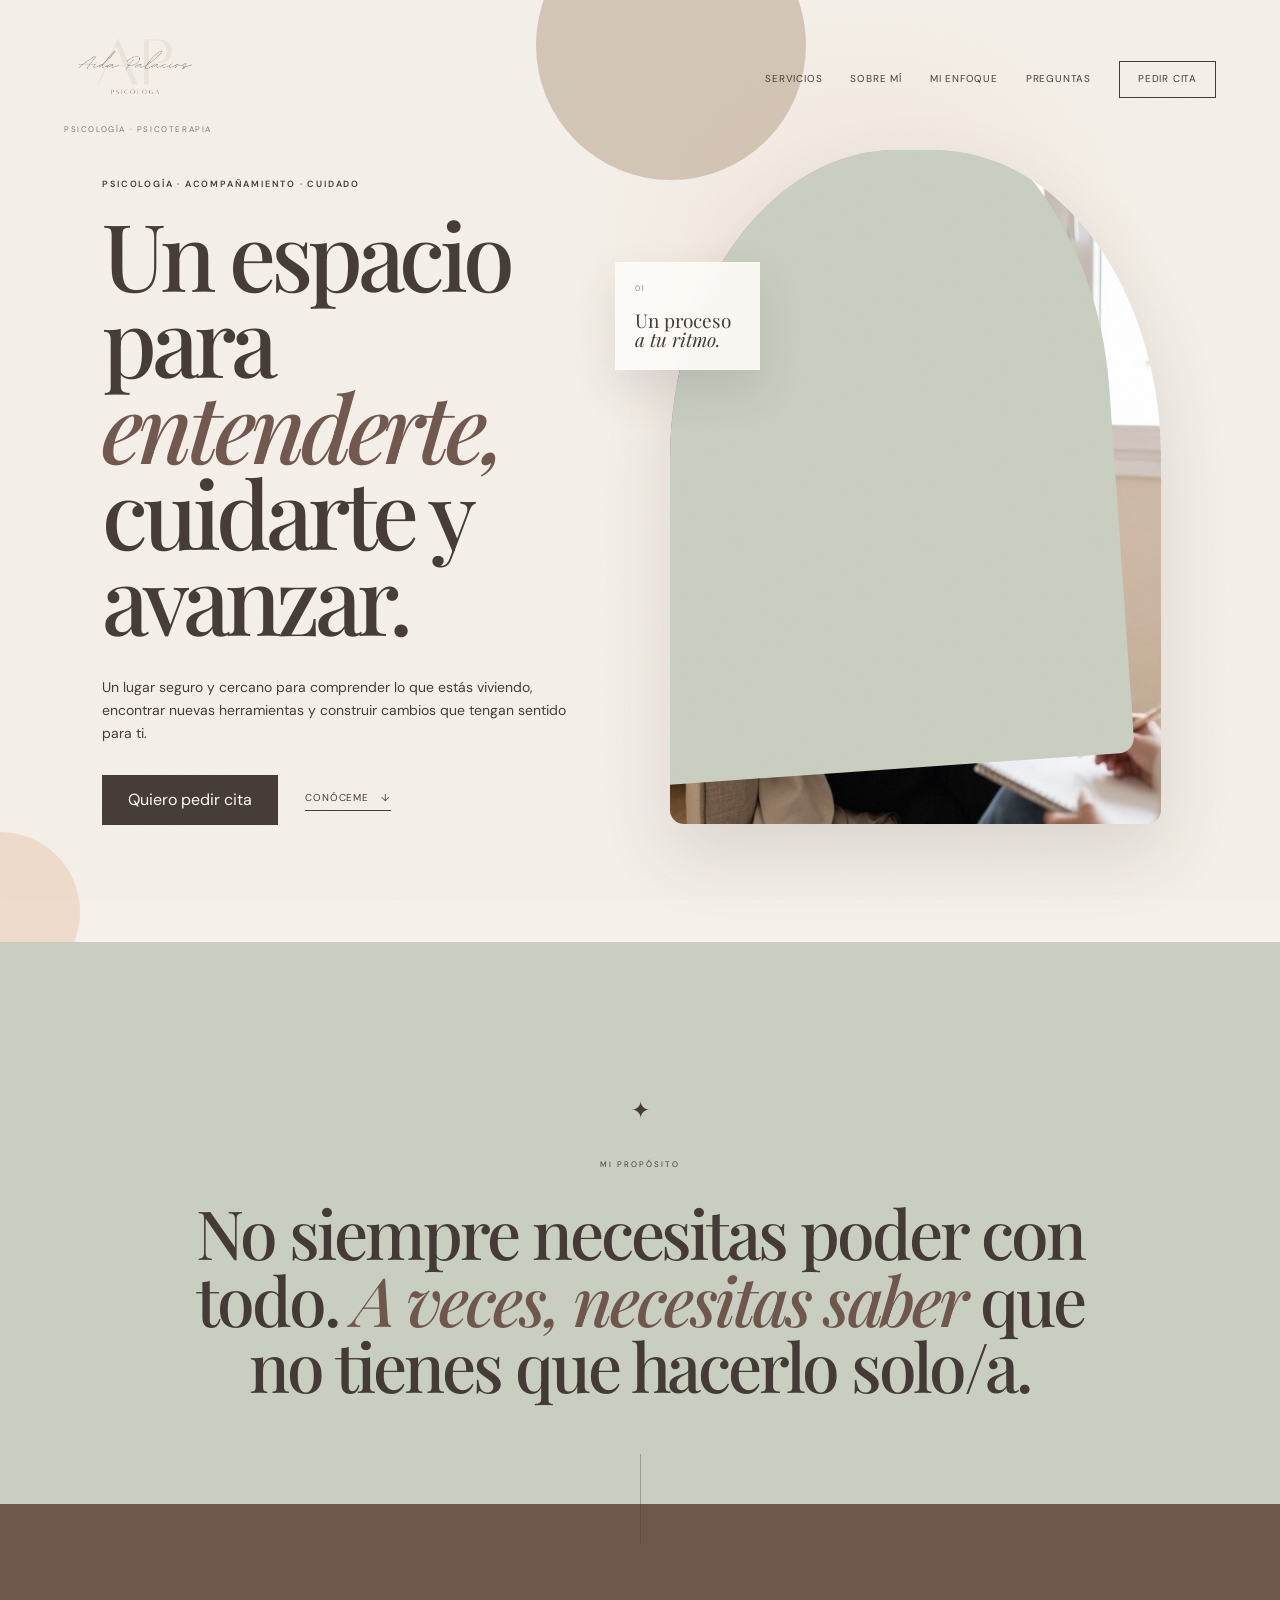
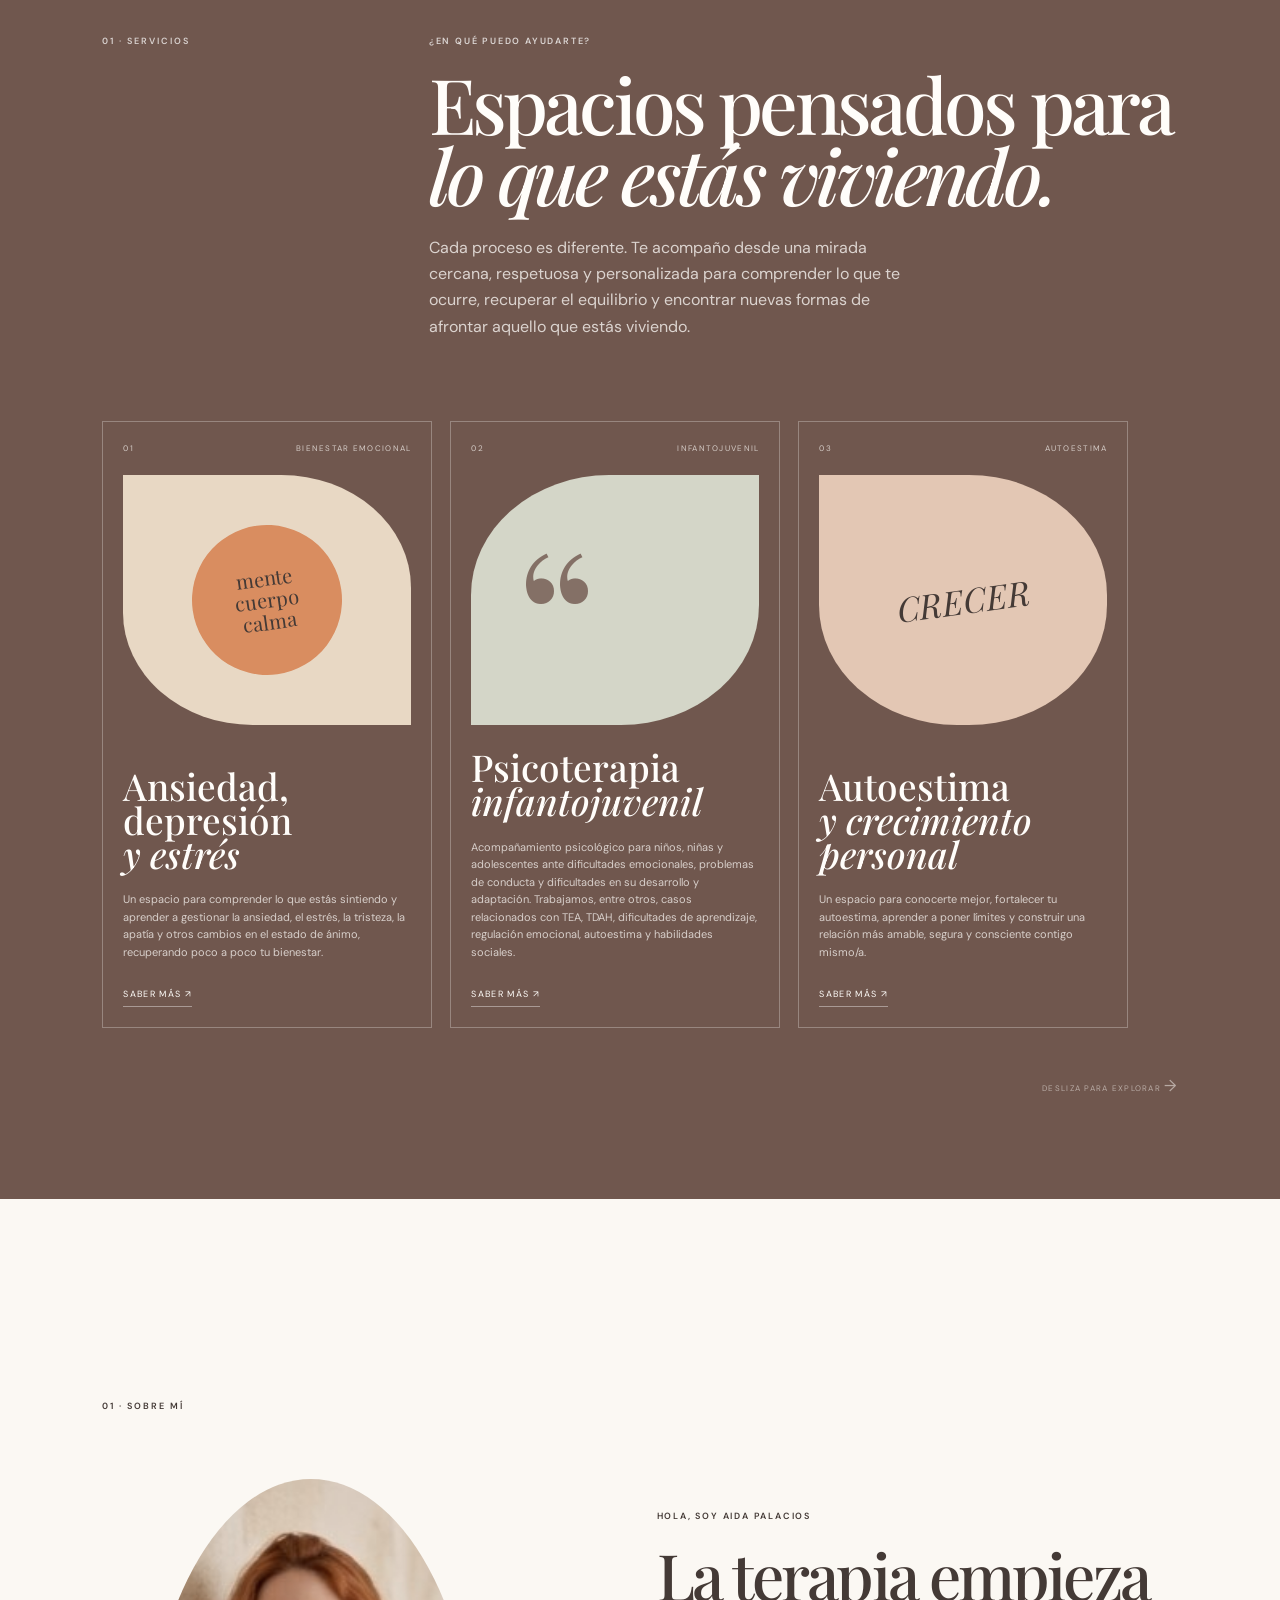
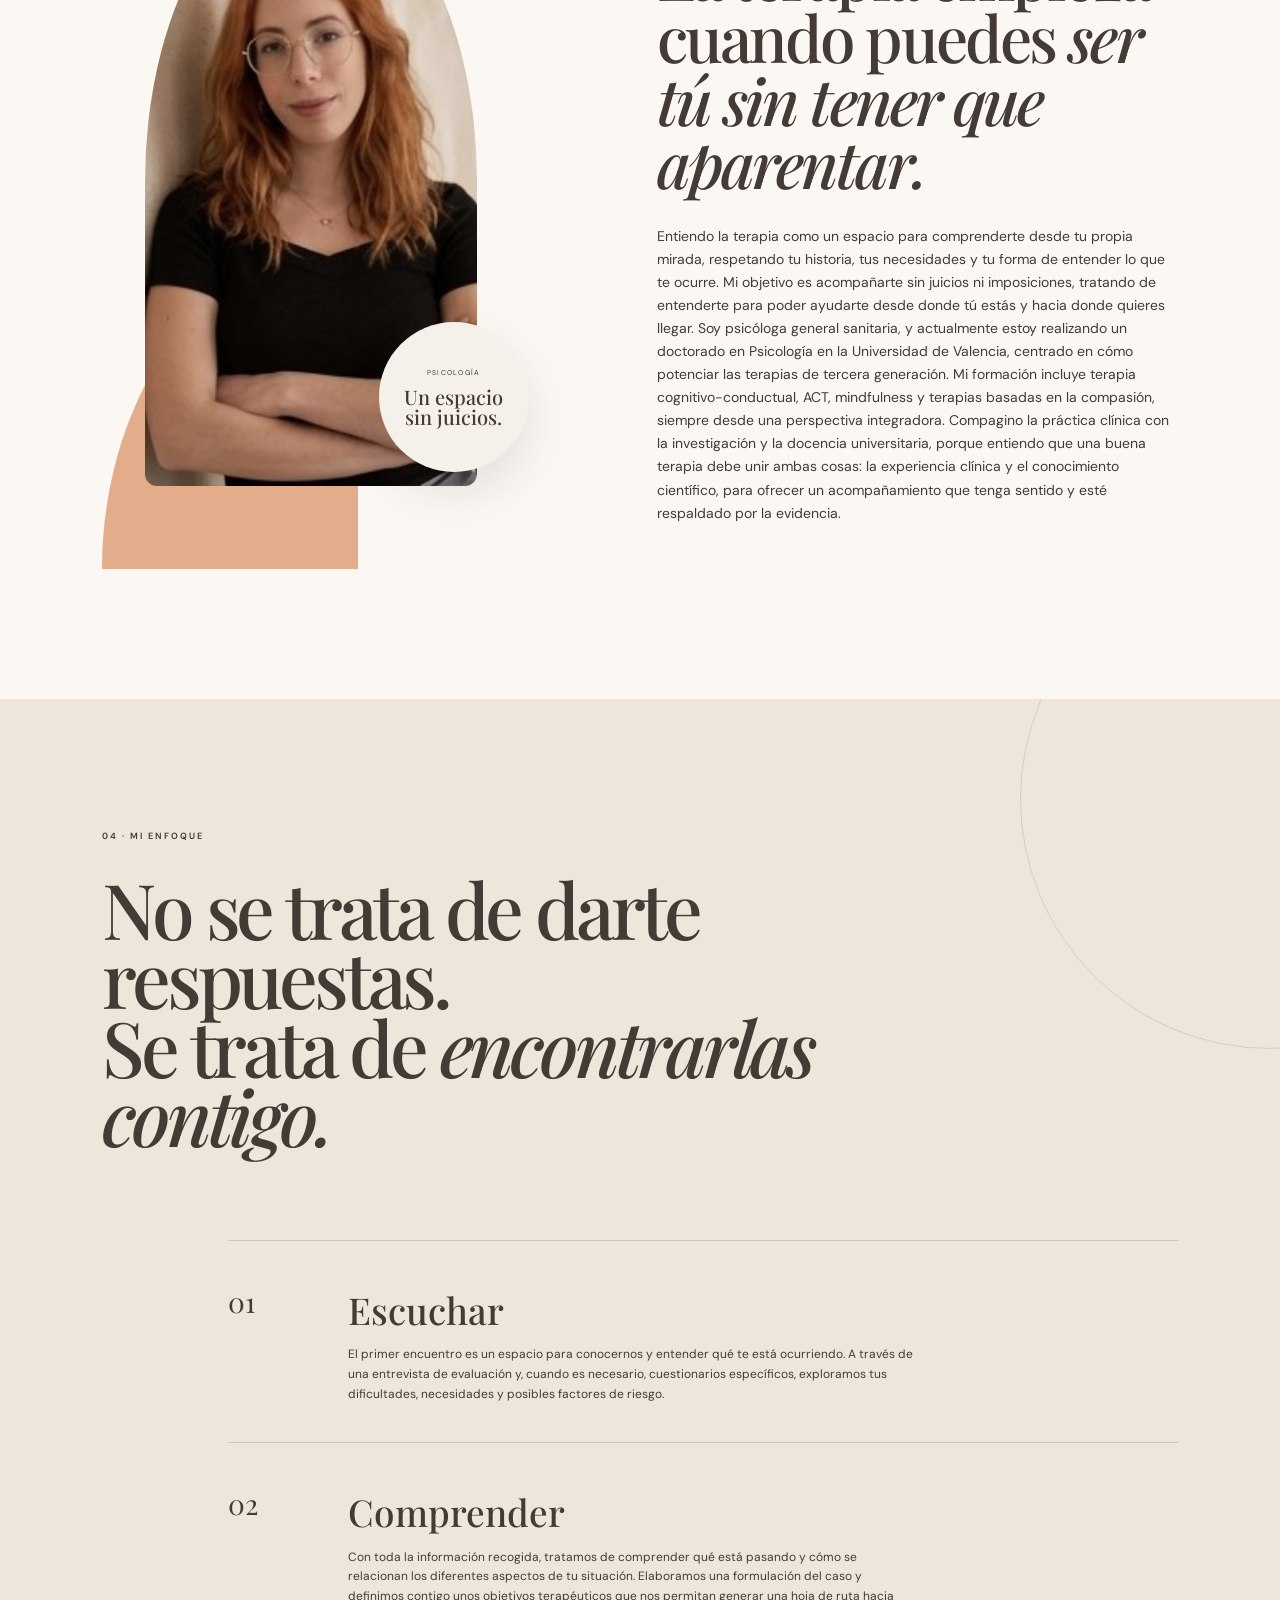
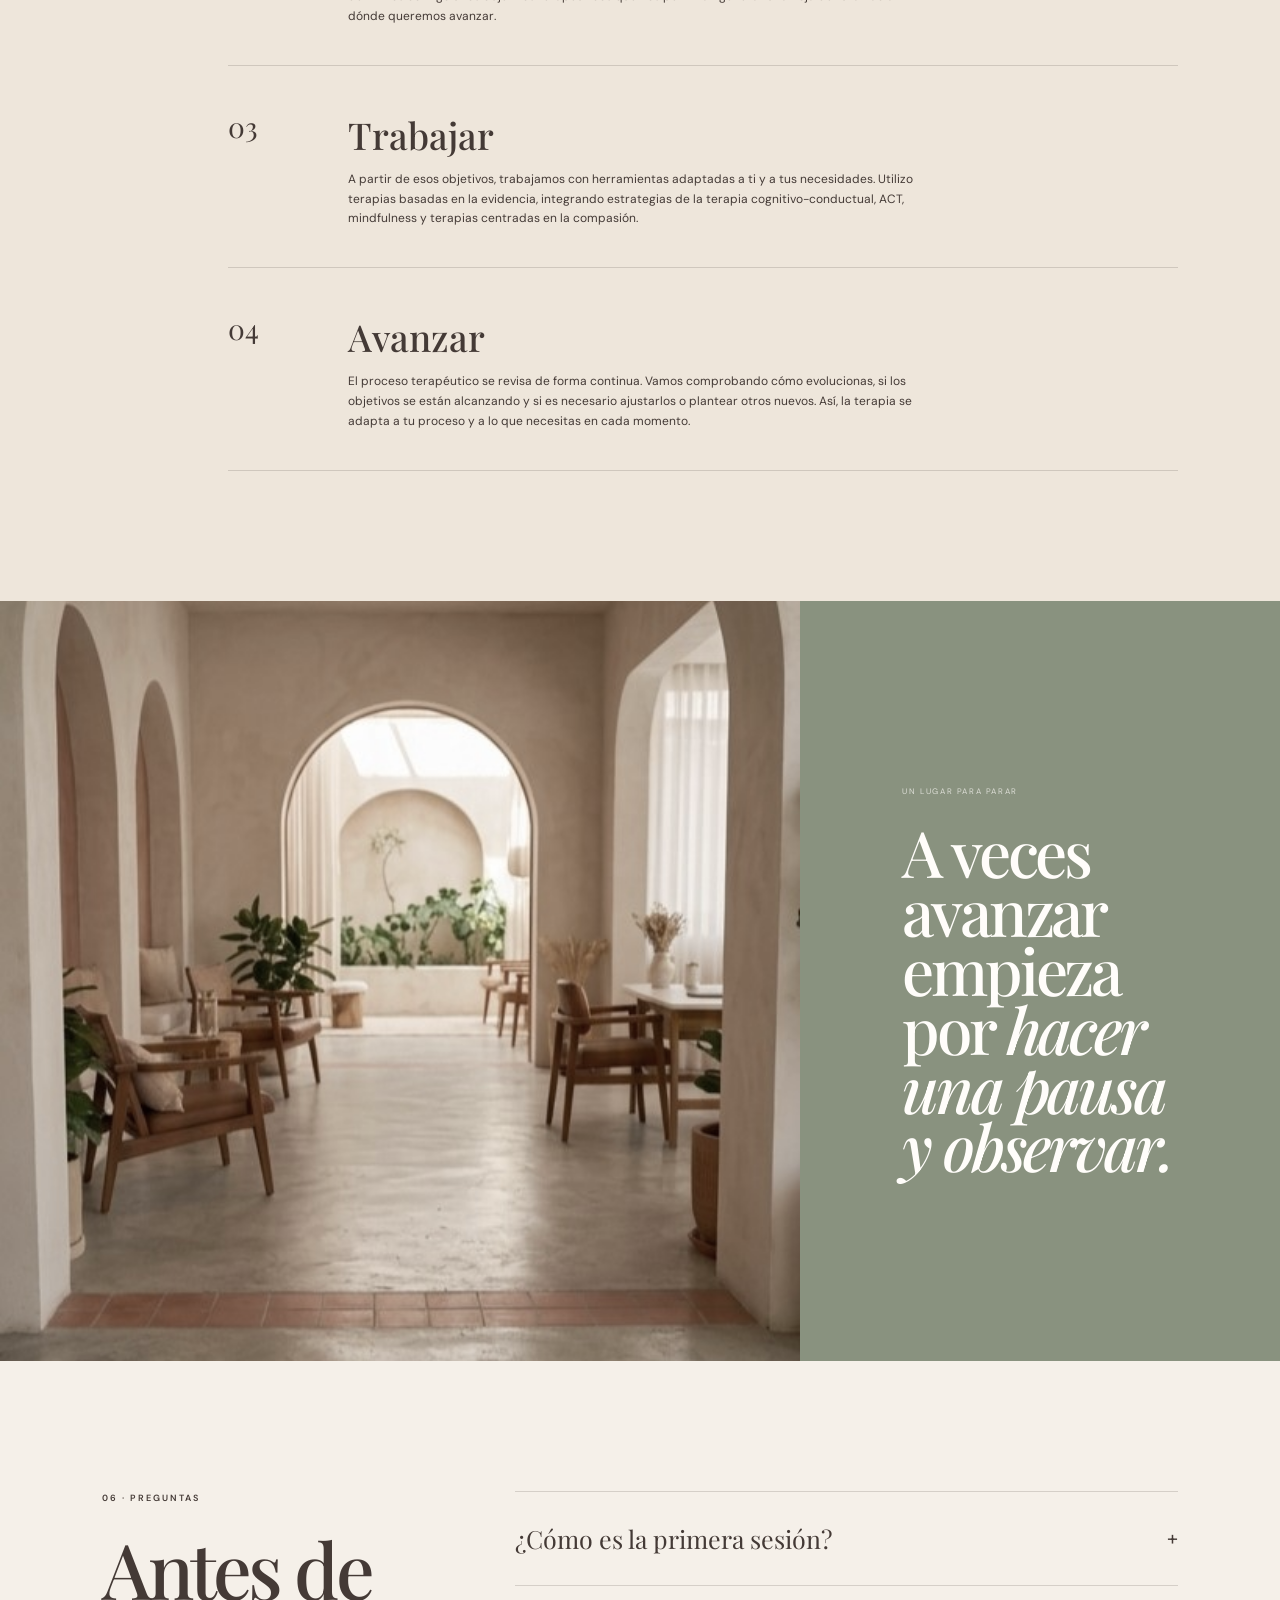
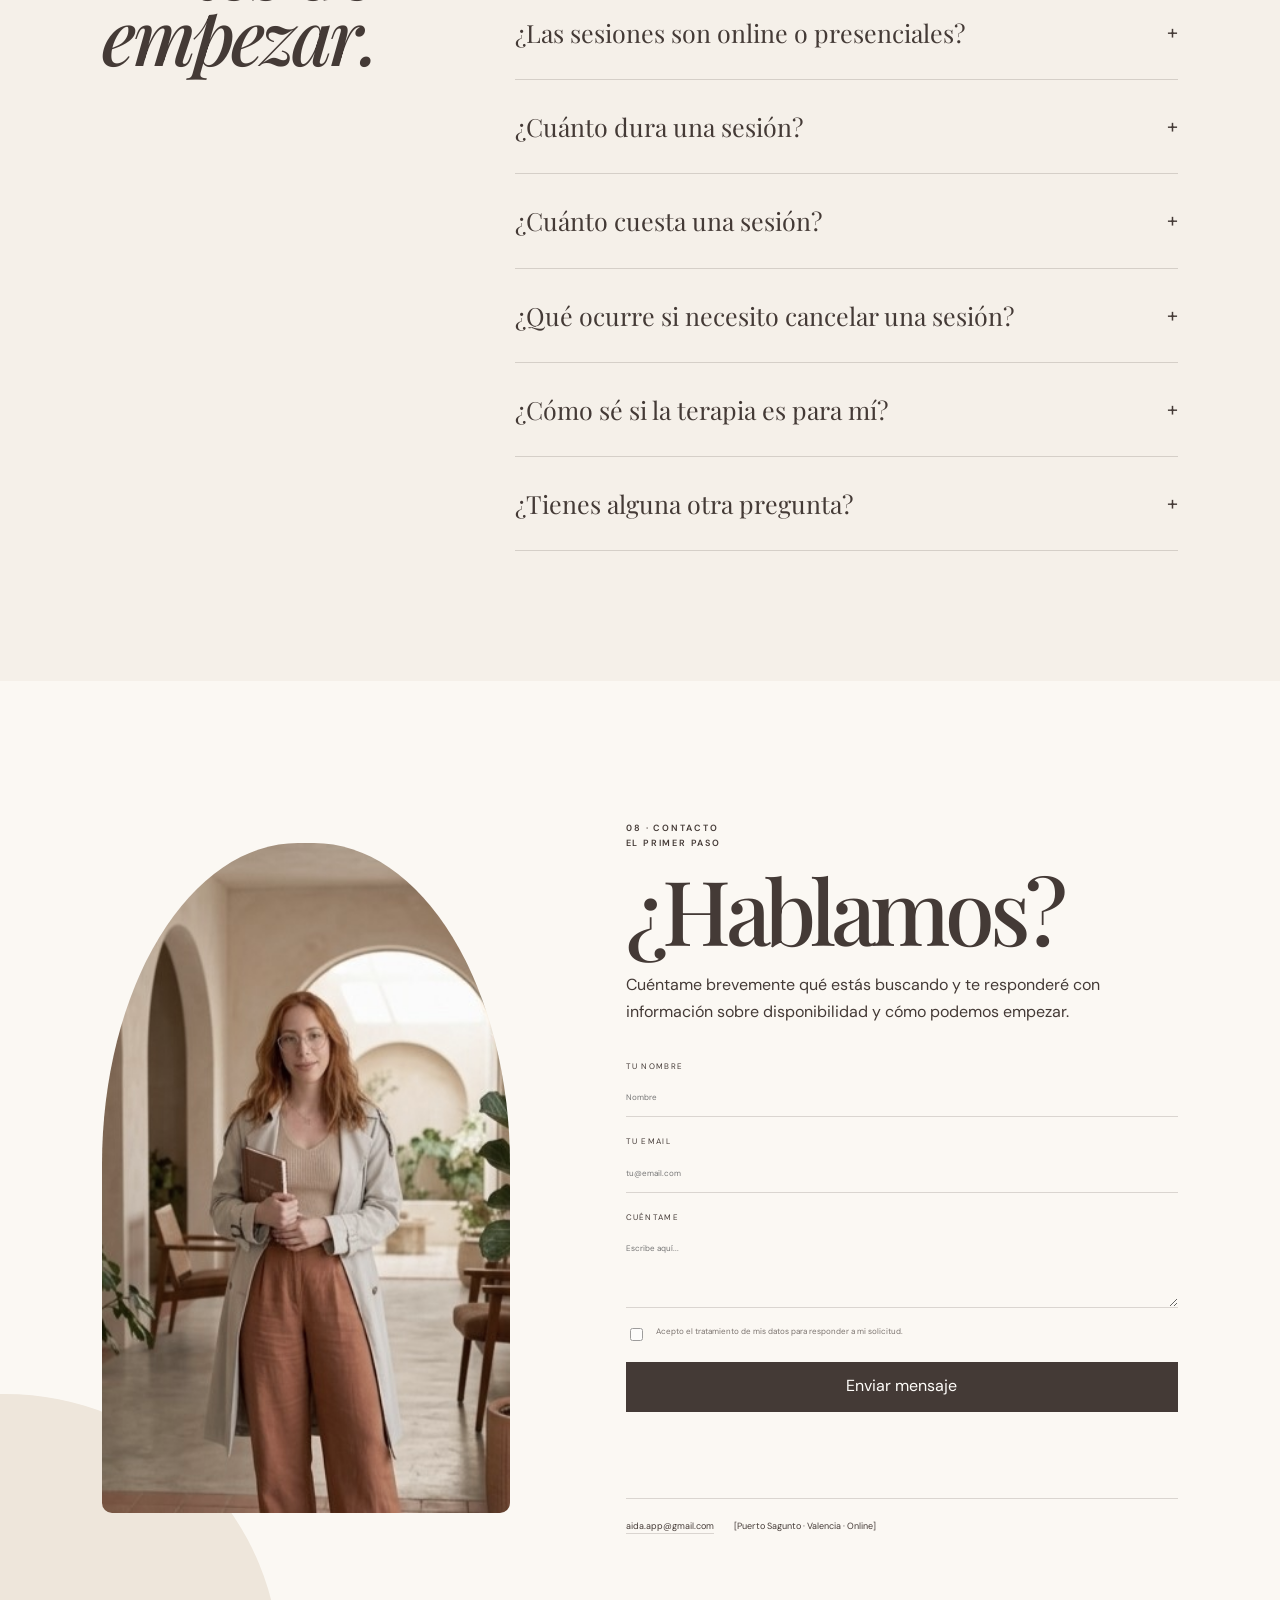
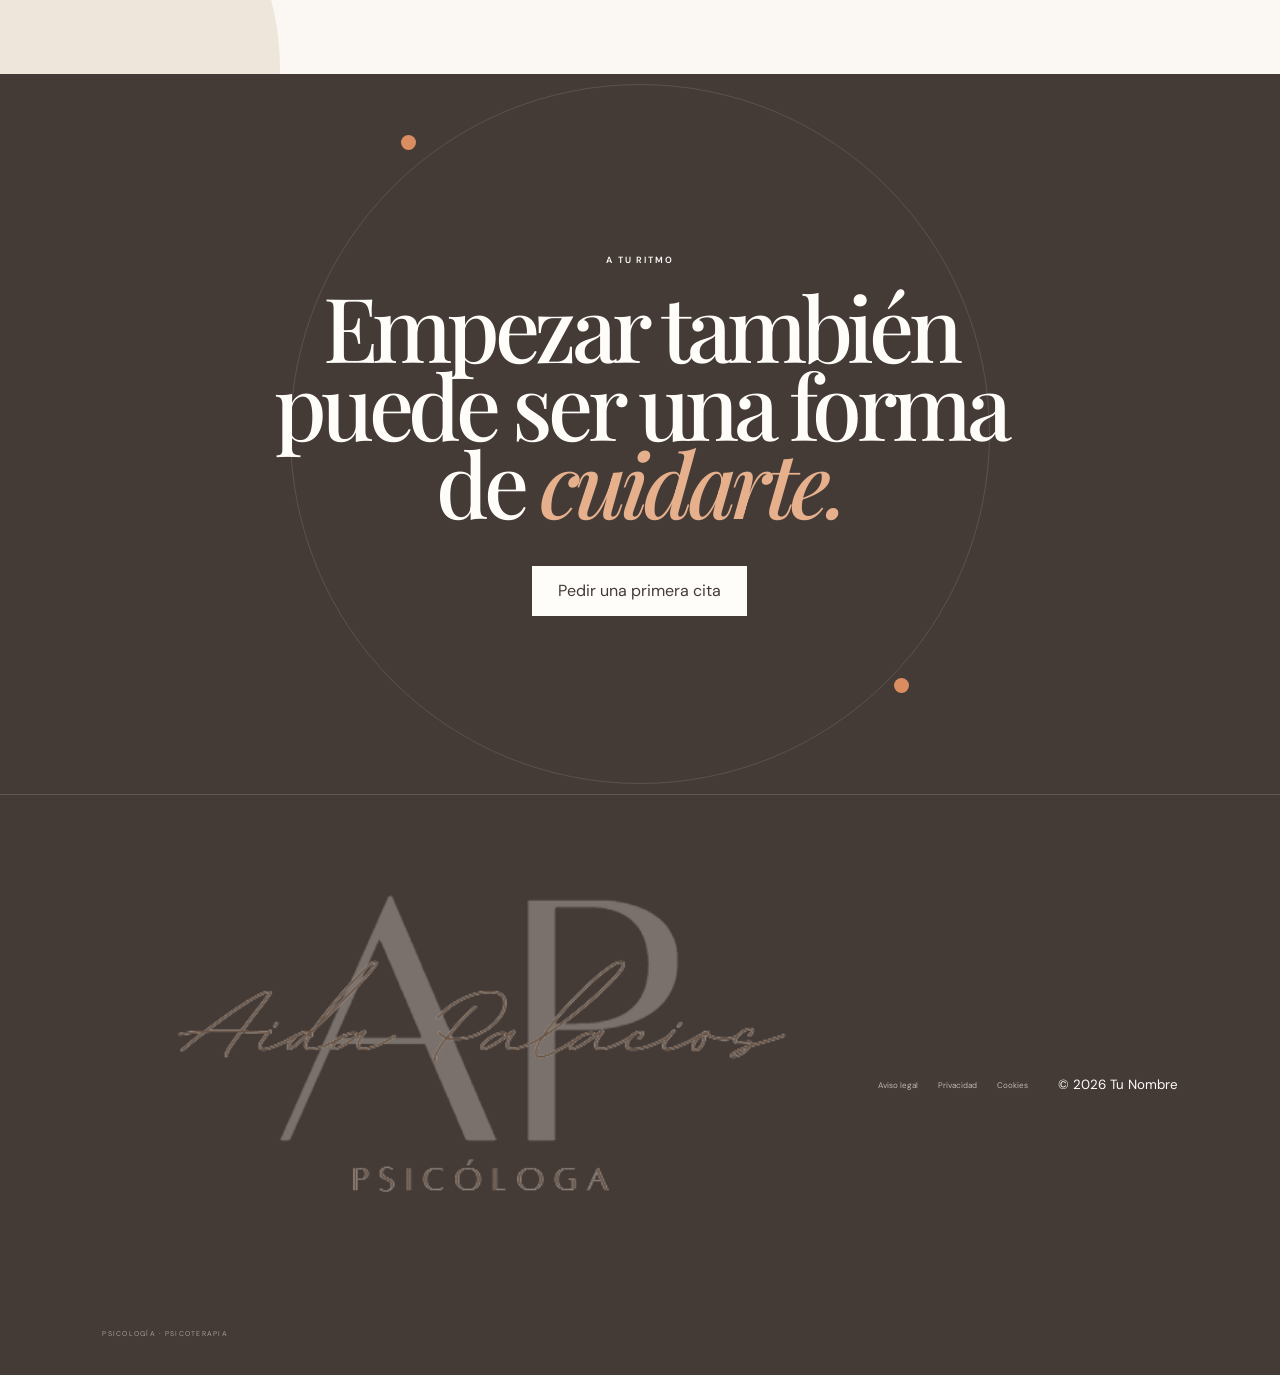
==== index.html @ 9f869433 "Update index.html" ====
<!DOCTYPE html>
<html lang="es">
<head>
  <meta charset="UTF-8">
  <meta name="viewport" content="width=device-width, initial-scale=1.0">
  <meta name="description" content="Web profesional de psicología. Personaliza este texto con tu propuesta.">
  <title>Tu Nombre · Psicología</title>

  <link rel="preconnect" href="https://fonts.googleapis.com">
  <link rel="preconnect" href="https://fonts.gstatic.com" crossorigin>
  <link href="https://fonts.googleapis.com/css2?family=DM+Sans:wght@400;500;600&family=Playfair+Display:ital,wght@0,500;0,600;1,500;1,600&display=swap" rel="stylesheet">

  <link rel="stylesheet" href="style.css">
</head>

<body>
  <div class="page-noise" aria-hidden="true"></div>
  <div class="cursor-dot" aria-hidden="true"></div>

  <!-- =========================
       NAV
  ========================== -->
  <header class="header" id="top">
    <a class="logo" href="#inicio">
      <img src="assets/logo.png" alt="Logo de Aida Palacios">
      <span class="logo-sub">PSICOLOGÍA · PSICOTERAPIA</span>
    </a>

    <button class="menu-btn" aria-label="Abrir menú" aria-expanded="false">
      <span></span><span></span>
    </button>

    <nav class="nav">
      <a href="#servicios">Servicios</a>
      <a href="#sobre-mi">Sobre mí</a>
      <a href="#metodo">Mi enfoque</a>
      <a href="#faq">Preguntas</a>
      <a class="nav-pill" href="#contacto">Pedir cita</a>
    </nav>
  </header>

  <main>

    <!-- =========================
         HERO
    ========================== -->
    <section class="hero" id="inicio">
      <div class="hero-blob blob-a"></div>
      <div class="hero-blob blob-b"></div>

      <div class="hero-content reveal">
        <p class="eyebrow">PSICOLOGÍA · ACOMPAÑAMIENTO · CUIDADO</p>

        <h1>
          Un espacio para
          <em>entenderte,</em>
          <span>cuidarte y avanzar.</span>
        </h1>

        <p class="hero-description">
          Un lugar seguro y cercano para comprender lo que estás viviendo,
          encontrar nuevas herramientas y construir cambios que tengan sentido para ti.
        </p>

        <div class="hero-actions">
          <a href="#contacto" class="btn btn-dark magnetic">Quiero pedir cita</a>
          <a href="#sobre-mi" class="under-link">Conóceme <span>↓</span></a>
        </div>
      </div>

      <div class="hero-visual reveal delay-1">
        <div class="hero-photo-wrap">
          <div class="hero-arch"></div>
          <img
            src="assets/7.jpg"
            alt="Fotografía de ejemplo de una consulta de psicología"
          >
        </div>

        <div class="floating-note note-one">
          <span>01</span>
          <p>Un proceso<br><em>a tu ritmo.</em></p>
        </div>


      <div class="hero-scroll">
        <span>SCROLL</span>
        <i></i>
      </div>
    </section>

    <!-- =========================
         STATEMENT
    ========================== -->
    <section class="statement">
      <div class="statement-mark">✦</div>
      <p class="statement-small reveal">MI PROPÓSITO</p>
      <h2 class="reveal">
        No siempre necesitas poder con todo. <em>A veces, necesitas saber</em>
        que no tienes que hacerlo solo/a.
      </h2>
      <div class="statement-line"></div>
    </section>

   
  <!-- =========================
     SERVICIOS DINÁMICOS
========================== -->
<section class="services section" id="servicios">

  <div class="services-top">

    <div class="section-tag light reveal">
      01 · SERVICIOS
    </div>

    <div class="services-intro reveal delay-1">

      <p class="eyebrow light">
        ¿EN QUÉ PUEDO AYUDARTE?
      </p>

      <h2>
        Espacios pensados para <em>lo que estás viviendo.</em>
      </h2>

      <p>
        Cada proceso es diferente. Te acompaño desde una mirada cercana,
        respetuosa y personalizada para comprender lo que te ocurre,
        recuperar el equilibrio y encontrar nuevas formas de afrontar
        aquello que estás viviendo.
      </p>

    </div>

  </div>


  <div class="service-track">


    <!-- =========================
         01 · ANSIEDAD, DEPRESIÓN Y ESTRÉS
    ========================== -->
    <article class="service-card reveal delay-1">

      <div class="card-top">
        <span>01</span>
        <span>BIENESTAR EMOCIONAL</span>
      </div>

      <div class="service-art art-two">
        <div class="service-circle">
          <span>mente</span>
          <span>cuerpo</span>
          <span>calma</span>
        </div>
      </div>

      <div class="service-content">

        <h3>
          Ansiedad, depresión<br>
          <em>y estrés</em>
        </h3>

        <p>
          Un espacio para comprender lo que estás sintiendo y aprender a
          gestionar la ansiedad, el estrés, la tristeza, la apatía y otros
          cambios en el estado de ánimo, recuperando poco a poco tu bienestar.
        </p>

        <a href="#contacto">
          Saber más ↗
        </a>

      </div>

    </article>


    <!-- =========================
         02 · INFANTOJUVENIL
    ========================== -->
    <article class="service-card reveal delay-2">

      <div class="card-top">
        <span>02</span>
        <span>INFANTOJUVENIL</span>
      </div>

      <div class="service-art art-three">
        <div class="quote-shape">
          “
        </div>
      </div>

      <div class="service-content">

        <h3>
          Psicoterapia<br>
          <em>infantojuvenil</em>
        </h3>

        <p>
          Acompañamiento psicológico para niños, niñas y adolescentes ante
          dificultades emocionales, problemas de conducta y dificultades
          en su desarrollo y adaptación. Trabajamos, entre otros, casos
          relacionados con TEA, TDAH, dificultades de aprendizaje,
          regulación emocional, autoestima y habilidades sociales.
        </p>

        <a href="#contacto">
          Saber más ↗
        </a>

      </div>

    </article>


    <!-- =========================
         03 · AUTOESTIMA Y CRECIMIENTO PERSONAL
    ========================== -->
    <article class="service-card reveal">

      <div class="card-top">
        <span>03</span>
        <span>AUTOESTIMA</span>
      </div>

      <div class="service-art art-four">
        <div class="floating-word">
          CRECER
        </div>
      </div>

      <div class="service-content">

        <h3>
          Autoestima<br>
          <em>y crecimiento personal</em>
        </h3>

        <p>
          Un espacio para conocerte mejor, fortalecer tu autoestima,
          aprender a poner límites y construir una relación más amable,
          segura y consciente contigo mismo/a.
        </p>

        <a href="#contacto">
          Saber más ↗
        </a>

      </div>

    </article>


    <!-- =========================
         04 · CRISIS Y PROCESOS DE CAMBIO
    ========================== -->
    <article class="service-card reveal">

      <div class="card-top">
        <span>04</span>
        <span>PROCESOS DE CAMBIO</span>
      </div>

      <div class="service-art art-five">
        <div class="plus-shape">
          +
        </div>
      </div>

      <div class="service-content">

        <h3>
          Crisis,<br>
          <em>cambios y etapas</em>
        </h3>

        <p>
          Acompañamiento en momentos de crisis, pérdidas, rupturas y otros
          cambios importantes. Un espacio para comprender lo que estás
          viviendo, elaborar lo ocurrido y encontrar recursos para afrontar
          esta nueva etapa.
        </p>

        <a href="#contacto">
          Saber más ↗
        </a>

      </div>

    </article>


    <!-- =========================
         05 · PAREJA Y RELACIONES
    ========================== -->
    <article class="service-card reveal">

      <div class="card-top">
        <span>05</span>
        <span>RELACIONES</span>
      </div>

      <div class="service-art art-one">

        <div class="mini-portrait">
          <img
            src="https://images.unsplash.com/photo-1516589178581-6cd7833ae3b2?auto=format&fit=crop&w=600&q=85"
            alt=""
          >
        </div>

      </div>

      <div class="service-content">

        <h3>
          Pareja<br>
          <em>y relaciones</em>
        </h3>

        <p>
          Un espacio para comprender las dificultades en la relación,
          mejorar la comunicación, gestionar los conflictos y construir
          vínculos más sanos, conscientes y satisfactorios.
        </p>

        <a href="#contacto">
          Saber más ↗
        </a>

      </div>

    </article>

  </div>


  <!-- =========================
       INDICACIÓN DE DESPLAZAMIENTO
  ========================== -->
  <div class="drag-hint">
    DESLIZA PARA EXPLORAR <span>→</span>
  </div>

</section>
  
 <!-- =========================
         SOBRE MI
    ========================== -->
    <section class="about section" id="sobre-mi">
      <div class="section-tag reveal">01 · SOBRE MÍ</div>

      <div class="about-grid">
        <div class="about-image-stack reveal">
          <div class="image-main">
            <img
              src="assets/4.jpg"
              alt="Fotografía de ejemplo para la sección sobre mí"
            >
          </div>

          <div class="image-shape"></div>

          <div class="about-badge">
            <span>PSICOLOGÍA</span>
            <strong>Un espacio<br>sin juicios.</strong>
          </div>
        </div>

        <div class="about-copy reveal delay-1">
          <p class="eyebrow">HOLA, SOY AIDA PALACIOS</p>
          <h2>
            La terapia empieza cuando puedes
            <em>ser tú sin tener que aparentar.</em>
          </h2>

          <p>
            Entiendo la terapia como un espacio para comprenderte desde tu propia mirada, 
            respetando tu historia, tus necesidades y tu forma de entender lo que te ocurre. 
            Mi objetivo es acompañarte sin juicios ni imposiciones, tratando de entenderte para
            poder ayudarte desde donde tú estás y hacia donde quieres llegar.

Soy psicóloga general sanitaria, y actualmente estoy realizando un doctorado en Psicología en la 
            Universidad de Valencia, centrado en cómo potenciar las terapias de tercera generación. 
            Mi formación incluye terapia cognitivo-conductual, ACT, mindfulness y terapias basadas
            en la compasión, siempre desde una perspectiva integradora.

Compagino la práctica clínica con la investigación y la docencia universitaria, porque entiendo que
            una buena terapia debe unir ambas cosas: la experiencia clínica y el conocimiento científico,
            para ofrecer un acompañamiento que tenga sentido y esté respaldado por la evidencia.
          </p>

       
        </div>
      </div>
    </section>
    <!-- =========================
         MÉTODO / PASOS
    ========================== -->
    <section class="method section" id="metodo">
      <div class="method-decoration"></div>

      <div class="method-heading">
        <div class="section-tag reveal">04 · MI ENFOQUE</div>
        <h2 class="reveal delay-1">
          No se trata de darte<br>
          respuestas.<br>
          Se trata de <em>encontrarlas contigo.</em>
        </h2>
      </div>

      <div class="steps">
        <div class="step reveal">
          <span>01</span>
          <div>
            <h3>Escuchar</h3>
            <p>El primer encuentro es un espacio para conocernos y entender qué te está ocurriendo. 
              A través de una entrevista de evaluación y, cuando es necesario, cuestionarios específicos, 
              exploramos tus dificultades, necesidades y posibles factores de riesgo.</p>
          </div>
        </div>

        <div class="step reveal delay-1">
          <span>02</span>
          <div>
            <h3>Comprender</h3>
            <p>Con toda la información recogida, tratamos de comprender qué está pasando y 
              cómo se relacionan los diferentes aspectos de tu situación. Elaboramos una 
              formulación del caso y definimos contigo unos objetivos terapéuticos que nos permitan
              generar una hoja de ruta hacia dónde queremos avanzar. </p>
          </div>
        </div>

        <div class="step reveal delay-2">
          <span>03</span>
          <div>
            <h3>Trabajar</h3>
            <p>A partir de esos objetivos, trabajamos con herramientas adaptadas a ti y 
              a tus necesidades. Utilizo terapias basadas en la evidencia, integrando estrategias
              de la terapia cognitivo-conductual, ACT, mindfulness y terapias centradas
              en la compasión.</p>
          </div>
        </div>

        <div class="step reveal">
          <span>04</span>
          <div>
            <h3>Avanzar</h3>
            <p>El proceso terapéutico se revisa de forma continua. Vamos comprobando 
              cómo evolucionas, si los objetivos se están alcanzando y si es necesario 
              ajustarlos o plantear otros nuevos. Así, la terapia se adapta a tu proceso y
              a lo que necesitas en cada momento.</p>
          </div>
        </div>
      </div>
    </section>

    <!-- =========================
         IMAGEN + FRASE
    ========================== -->
    <section class="editorial-break">
      <div class="editorial-photo reveal">
        <img
          src="assets/3.jpg"
          alt="Espacio de consulta luminoso"
        >
      </div>
      <div class="editorial-text reveal delay-1">
        <span>UN LUGAR PARA PARAR</span>
        <h2>
          A veces avanzar
          empieza por
          <em>hacer una pausa y observar.</em>
        </h2>
      </div>
    </section>

    <!-- =========================
         FAQ
    ========================== -->
    <section class="faq section" id="faq">
      <div class="faq-title reveal">
        <div class="section-tag">06 · PREGUNTAS</div>
        <h2>Antes de<br><em>empezar.</em></h2>
      </div>

      <div class="faq-list">
        <details class="faq-item reveal">
          <summary><span>¿Cómo es la primera sesión?</span><b>+</b></summary>
          <p>La primera sesión es un espacio para conocernos y entender qué te está ocurriendo.
            Hablaremos de ti, de tu contexto y de aquello que te ha llevado a pedir ayuda, para poder 
            comprender tu situación y valorar cómo puedo acompañarte. 
            La primera sesión tiene un precio especial del 50%.</p>
        </details>

        <details class="faq-item reveal delay-1">
          <summary><span>¿Las sesiones son online o presenciales?</span><b>+</b></summary>
          <p>Las sesiones son principalmente online, por lo que podemos trabajar junta/os estés
            donde estés. También existe la posibilidad de realizar sesiones presenciales en Puerto de Sagunto, Valencia.</p>
        </details>

        <details class="faq-item reveal delay-2">
          <summary><span>¿Cuánto dura una sesión?</span><b>+</b></summary>
          <p>Las sesiones tienen una duración aproximada de 60 minutos, 
            un tiempo pensado para poder trabajar con calma y aprovechar cada encuentro.</p>
        </details>

        <details class="faq-item reveal">
          <summary><span>¿Cuánto cuesta una sesión?</span><b>+</b></summary>
          <p>Las sesiones tienen un precio de 60 €. 
            El pago se realiza 24 horas antes de la consulta. 
            También puedes optar por un bono de 5 sesiones por 280 €</p>
        </details>
        
        <details class="faq-item reveal delay-1">
  <summary><span>¿Qué ocurre si necesito cancelar una sesión?</span><b>+</b></summary>
  <p>
    Puedes cancelar o cambiar tu cita sin ningún inconveniente siempre que lo hagas con 
    al menos 24 horas de antelación. Las cancelaciones realizadas con menos de 24 horas de 
    antelación o la no asistencia a la sesión deberán abonarse igualmente.
  </p>
</details>

        <details class="faq-item reveal delay-1">
          <summary><span>¿Cómo sé si la terapia es para mí?</span><b>+</b></summary>
          <p>No tienes que saber exactamente qué te ocurre ni tenerlo todo claro para pedir ayuda.
            Si hay algo que te preocupa, si estás atravesando un momento difícil, si sientes emociones 
            que te cuesta gestionar o simplemente notas que necesitas parar, comprender qué está pasando y 
            encontrar nuevas formas de afrontarlo, la terapia puede ser un espacio para ti.</p>
        </details>

      <details class="faq-item reveal delay-2">
  <summary><span>¿Tienes alguna otra pregunta?</span><b>+</b></summary>
  <p>
    Si tienes alguna pregunta que no aparece aquí o quieres saber si puedo ayudarte,
    puedes ponerte en contacto conmigo y estaré encantada de responderte.
  </p>
  <a href="#contacto" class="under-link">Contacta conmigo →</a>
</details>
      </div>
    </section>

    <!-- =========================
         TESTIMONIOS
    ========================== -->
  <!--
    <section class="testimonials section">
      <div class="testimonials-header reveal">
        <div class="section-tag">07 · EXPERIENCIAS</div>
        <h2>Lo que dicen<br><em>mis pacientes.</em></h2>
        <p>
          Publica únicamente testimonios con el consentimiento correspondiente
          y de forma compatible con tus obligaciones profesionales.
        </p>
      </div>

      <div class="testimonial-marquee">
        <article class="testimonial-card reveal">
          <div class="stars">★★★★★</div>
          <p>“[TESTIMONIO ANÓNIMO.]”</p>
          <span>— [INICIALES]</span>
        </article>

        <article class="testimonial-card offset reveal delay-1">
          <div class="stars">★★★★★</div>
          <p>“[TESTIMONIO ANÓNIMO.]”</p>
          <span>— [INICIALES]</span>
        </article>

        <article class="testimonial-card reveal delay-2">
          <div class="stars">★★★★★</div>
          <p>“[TESTIMONIO ANÓNIMO.]”</p>
          <span>— [INICIALES]</span>
        </article>
      </div>
    </section>
-->
    <!-- =========================
         CTA
    ========================== -->
    <section class="contact" id="contacto">
      <div class="contact-bg"></div>

      <div class="contact-image reveal">
        <img
          src="assets/1.jpg"
          alt="Fotografía de ejemplo de una psicóloga"
        >
      </div>

      <div class="contact-copy reveal delay-1">
        <div class="section-tag">08 · CONTACTO</div>
        <p class="eyebrow">EL PRIMER PASO</p>
        <h2>¿Hablamos?</h2>
        <p>
          Cuéntame brevemente qué estás buscando y te responderé con
          información sobre disponibilidad y cómo podemos empezar.
        </p>

       <form
  id="contactForm"
  action="https://formspree.io/f/mjybnyqa"
  method="POST">
          <label>
            Tu nombre
            <input type="text" name="name" placeholder="Nombre" required>
          </label>

          <label>
            Tu email
            <input type="email" name="email" placeholder="tu@email.com" required>
          </label>

          <label>
            Cuéntame
            <textarea name="message" rows="4" placeholder="Escribe aquí..." required></textarea>
          </label>

          <label class="privacy-check">
            <input type="checkbox" required>
            <span>Acepto el tratamiento de mis datos para responder a mi solicitud.</span>
          </label>

          <button type="submit" class="btn btn-dark magnetic">Enviar mensaje</button>
          <p class="form-result" aria-live="polite"></p>
        </form>

        <div class="contact-links">
          <a href="mailto:aida.app@gmail.com">aida.app@gmail.com</a>
          <span>[Puerto Sagunto · Valencia · Online]</span>
        
        </div>
      </div>
    </section>

    <!-- =========================
         FINAL
    ========================== -->
    <section class="final">
      <div class="final-orbit"></div>
      <div class="final-content reveal">
        <p class="eyebrow">A TU RITMO</p>
        <h2>Empezar también<br>puede ser una forma<br>de <em>cuidarte.</em></h2>
        <a href="#contacto" class="btn btn-light magnetic">Pedir una primera cita</a>
      </div>
    </section>
  </main>

  <footer class="footer">
    <div class="footer-brand">
       <img src="assets/logo2.png" alt="Logo de psicología">
      <small>PSICOLOGÍA · PSICOTERAPIA</small>
    </div>

    <div class="footer-links">
      <a href="#">Aviso legal</a>
      <a href="#">Privacidad</a>
      <a href="#">Cookies</a>
    </div>

    <small>© <span id="year"></span> Tu Nombre</small>
  </footer>

  <script src="script.js"></script>
</body>
</html>
---- style.css ----
:root {
  --cream: #f5f0e9;
  --cream-2: #eee6db;
  --paper: #fbf8f3;
  --sage: #c9cfc0;
  --sage-dark: #89927f;
  --terracotta: #d98d60;
  --brown: #70574e;
  --brown-dark: #443a36;
  --white: #fffdfa;
  --line: rgba(68, 58, 54, .18);
  --serif: "Playfair Display", Georgia, serif;
  --sans: "DM Sans", Arial, sans-serif;
  --ease: cubic-bezier(.2,.75,.2,1);
}

* { box-sizing: border-box; }

html {
  scroll-behavior: smooth;
}

body {
  margin: 0;
  background: var(--cream);
  color: var(--brown-dark);
  font-family: var(--sans);
  line-height: 1.65;
  overflow-x: hidden;
}

body.menu-open { overflow: hidden; }

img {
  display: block;
  width: 100%;
  height: 100%;
  object-fit: cover;
}

a {
  color: inherit;
  text-decoration: none;
}

button,
input,
textarea {
  font: inherit;
}

.page-noise {
  position: fixed;
  inset: 0;
  z-index: 100;
  pointer-events: none;
  opacity: .045;
  background-image: url("data:image/svg+xml,%3Csvg xmlns='http://www.w3.org/2000/svg' width='180' height='180' viewBox='0 0 180 180'%3E%3Cfilter id='n'%3E%3CfeTurbulence type='fractalNoise' baseFrequency='.9' numOctaves='3' stitchTiles='stitch'/%3E%3C/filter%3E%3Crect width='100%25' height='100%25' filter='url(%23n)'/%3E%3C/svg%3E");
}

.cursor-dot {
  position: fixed;
  width: 10px;
  height: 10px;
  border-radius: 50%;
  background: var(--terracotta);
  pointer-events: none;
  z-index: 101;
  transform: translate(-50%, -50%);
  opacity: 0;
  transition: width .2s ease, height .2s ease, opacity .2s ease;
}

body:hover .cursor-dot { opacity: .65; }

/* =========================
   HEADER
========================= */

.header {
  position: absolute;
  z-index: 50;
  top: 0;
  left: 0;
  width: 100%;
  padding: 26px 5vw;
  display: flex;
  justify-content: space-between;
  align-items: center;
}

.logo {
  display: grid;
  line-height: 1;
  gap: 6px;
}

.logo img {
  width: 140px;
  height: auto;
  object-fit: contain;
  display: block;
}

.logo-main {
  font-family: var(--serif);
  font-size: 22px;
  letter-spacing: .08em;
}

.logo-sub {
  font-size: 8px;
  letter-spacing: .2em;
  opacity: .65;
}

.nav {
  display: flex;
  align-items: center;
  gap: 28px;
  font-size: 10px;
  letter-spacing: .08em;
  text-transform: uppercase;
}

.nav a {
  transition: opacity .2s ease;
}

.nav a:hover { opacity: .55; }

.nav-pill {
  border: 1px solid var(--brown-dark);
  padding: 9px 18px;
}

.menu-btn {
  display: none;
}

/* =========================
   GLOBAL
========================= */

.section {
  padding: 130px 8vw;
}

.section-tag {
  font-size: 9px;
  letter-spacing: .22em;
  text-transform: uppercase;
  font-weight: 600;
}

.section-tag.light { color: rgba(255,255,255,.72); }

.eyebrow {
  font-size: 9px;
  letter-spacing: .2em;
  text-transform: uppercase;
  font-weight: 600;
  margin: 0 0 20px;
}

.eyebrow.light { color: rgba(255,255,255,.75); }

h1, h2, h3 {
  font-family: var(--serif);
  font-weight: 500;
}

em { font-style: italic; }

.btn {
  min-height: 50px;
  padding: 0 25px;
  display: inline-flex;
  align-items: center;
  justify-content: center;
  border: 1px solid transparent;
  cursor: pointer;
  transition: transform .3s var(--ease), box-shadow .3s ease;
}

.btn:hover {
  transform: translateY(-4px);
  box-shadow: 0 14px 30px rgba(68,58,54,.15);
}

.btn-dark {
  color: var(--white);
  background: var(--brown-dark);
}

.btn-light {
  color: var(--brown-dark);
  background: var(--white);
}

.under-link {
  display: inline-flex;
  gap: 12px;
  align-items: center;
  border-bottom: 1px solid currentColor;
  padding-bottom: 4px;
  font-size: 10px;
  letter-spacing: .08em;
  text-transform: uppercase;
}

.reveal {
  opacity: 0;
  transform: translateY(45px);
  transition:
    opacity .9s var(--ease),
    transform .9s var(--ease);
}

.reveal.is-visible {
  opacity: 1;
  transform: none;
}

.delay-1 { transition-delay: .12s; }
.delay-2 { transition-delay: .22s; }

/* =========================
   HERO
========================= */

.hero {
  min-height: 100vh;
  padding: 150px 8vw 90px;
  display: grid;
  grid-template-columns: .92fr 1.08fr;
  gap: 5vw;
  align-items: center;
  position: relative;
  overflow: hidden;
  background:
    radial-gradient(circle at 68% 30%, rgba(217,141,96,.10), transparent 26%),
    var(--cream);
}

.hero-content {
  position: relative;
  z-index: 4;
}

.hero h1 {
  font-size: clamp(62px, 7.3vw, 112px);
  line-height: .92;
  letter-spacing: -.055em;
  margin: 0;
  max-width: 700px;
}

.hero h1 em {
  color: var(--brown);
}

.hero h1 span {
  display: block;
}

.hero-description {
  max-width: 490px;
  margin: 35px 0 30px;
  font-size: 14px;
}

.hero-actions {
  display: flex;
  gap: 27px;
  align-items: center;
}

.hero-visual {
  position: relative;
  height: min(760px, 78vh);
  min-height: 560px;
}

.hero-photo-wrap {
  position: absolute;
  inset: 0 3% 4% 7%;
  border-radius: 46% 46% 14px 14px;
  overflow: hidden;
  z-index: 2;
  box-shadow: 0 30px 70px rgba(68,58,54,.14);
}

.hero-photo-wrap img {
  filter: saturate(.82);
}

.hero-arch {
  position: absolute;
  inset: 0;
  z-index: 1;
  background: var(--sage);
  transform: translate(-10%, -8%) rotate(-4deg);
  border-radius: 46% 46% 15px 15px;
}

.photo-label {
  position: absolute;
  bottom: 25px;
  right: 25px;
  color: white;
  font-size: 8px;
  letter-spacing: .2em;
  z-index: 4;
  background: rgba(68,58,54,.35);
  padding: 8px 12px;
  backdrop-filter: blur(8px);
}

.hero-blob {
  position: absolute;
  border-radius: 50%;
  pointer-events: none;
}

.blob-a {
  width: 270px;
  height: 270px;
  right: 37%;
  top: -90px;
  background: #b9a58f;
  opacity: .55;
}

.blob-b {
  width: 160px;
  height: 160px;
  left: -80px;
  bottom: -50px;
  background: var(--terracotta);
  opacity: .22;
}

.floating-note {
  position: absolute;
  z-index: 5;
  background: rgba(255,253,250,.9);
  box-shadow: 0 20px 45px rgba(68,58,54,.12);
  backdrop-filter: blur(10px);
}

.note-one {
  left: -3%;
  top: 16%;
  width: 145px;
  padding: 20px;
}

.note-one span {
  display: block;
  font-size: 8px;
  letter-spacing: .15em;
  opacity: .6;
  margin-bottom: 15px;
}

.note-one p {
  margin: 0;
  font-family: var(--serif);
  font-size: 19px;
  line-height: 1.05;
}

.note-two {
  right: -2%;
  bottom: 9%;
  padding: 15px 18px;
  display: flex;
  align-items: center;
  gap: 12px;
}

.note-two p {
  font-size: 9px;
  line-height: 1.35;
  margin: 0;
  text-transform: uppercase;
  letter-spacing: .08em;
}

.circle-arrow {
  width: 36px;
  height: 36px;
  border: 1px solid var(--line);
  display: grid;
  place-items: center;
  border-radius: 50%;
}

.hero-scroll {
  position: absolute;
  bottom: 35px;
  left: 50%;
  transform: translateX(-50%);
  display: flex;
  align-items: center;
  gap: 12px;
  font-size: 8px;
  letter-spacing: .2em;
  opacity: .65;
}

.hero-scroll i {
  width: 50px;
  height: 1px;
  background: currentColor;
  display: block;
}

/* =========================
   STATEMENT
========================= */

.statement {
  padding: 150px 12vw;
  text-align: center;
  background: var(--sage);
  color: var(--brown-dark);
  position: relative;
}

.statement-mark {
  font-size: 23px;
  margin-bottom: 28px;
}

.statement-small {
  font-size: 8px;
  letter-spacing: .25em;
  margin-bottom: 28px;
}

.statement h2 {
  max-width: 980px;
  margin: auto;
  font-size: clamp(45px, 5.3vw, 78px);
  line-height: .98;
  letter-spacing: -.045em;
}

.statement h2 em { color: var(--brown); }

.statement-line {
  width: 1px;
  height: 90px;
  background: rgba(68,58,54,.35);
  margin: 55px auto -190px;
}

/* =========================
   ABOUT
========================= */

.about {
  padding-top: 200px;
  background: var(--paper);
}

.about-grid {
  margin-top: 65px;
  display: grid;
  grid-template-columns: .9fr 1.1fr;
  gap: 10vw;
  align-items: center;
}

.about-image-stack {
  height: 690px;
  position: relative;
}

.image-main {
  position: absolute;
  left: 10%;
  top: 0;
  width: 78%;
  height: 88%;
  overflow: hidden;
  border-radius: 50% 50% 12px 12px;
  z-index: 2;
}

.image-main img {
  filter: saturate(.82);
}

.image-shape {
  position: absolute;
  width: 60%;
  height: 48%;
  bottom: 0;
  left: 0;
  border-radius: 100% 0 0 0;
  background: var(--terracotta);
  opacity: .7;
}

.about-badge {
  position: absolute;
  right: 0;
  bottom: 14%;
  width: 150px;
  height: 150px;
  border-radius: 50%;
  background: var(--cream);
  z-index: 4;
  display: grid;
  place-content: center;
  text-align: center;
  box-shadow: 0 20px 45px rgba(68,58,54,.13);
}

.about-badge span {
  font-size: 7px;
  letter-spacing: .18em;
  margin-bottom: 8px;
}

.about-badge strong {
  font-family: var(--serif);
  font-size: 20px;
  line-height: 1;
  font-weight: 500;
}

.about-copy h2 {
  font-size: clamp(48px, 5vw, 76px);
  line-height: .98;
  letter-spacing: -.045em;
  margin: 0 0 30px;
  max-width: 750px;
}

.about-copy p:not(.eyebrow) {
  max-width: 560px;
  font-size: 14px;
}

/* =========================
   SERVICES
========================= */

.services {
  background: var(--brown);
  color: var(--white);
  padding-bottom: 100px;
}

.services-top {
  display: grid;
  grid-template-columns: .5fr 1.5fr;
  gap: 6vw;
  margin-bottom: 65px;
}

.services-intro {
  max-width: 800px;
}

.services-intro h2 {
  font-size: clamp(50px, 6vw, 90px);
  line-height: .92;
  letter-spacing: -.05em;
  margin: 0 0 25px;
}

.services-intro p:last-child {
  max-width: 500px;
  opacity: .75;
}

.service-track {
  display: flex;
  gap: 18px;
  overflow-x: auto;
  padding: 0 0 30px;
  scrollbar-width: thin;
  scrollbar-color: rgba(255,255,255,.35) transparent;
  cursor: grab;
}

.service-track:active { cursor: grabbing; }

.service-card {
  flex: 0 0 330px;
  min-height: 590px;
  padding: 20px;
  border: 1px solid rgba(255,255,255,.28);
  display: flex;
  flex-direction: column;
  position: relative;
  overflow: hidden;
  transition: transform .45s var(--ease), background .3s ease;
}

.service-card:hover {
  transform: translateY(-10px);
  background: rgba(255,255,255,.05);
}

.service-card-featured {
  flex-basis: 410px;
}

.card-top {
  display: flex;
  justify-content: space-between;
  font-size: 8px;
  letter-spacing: .16em;
  opacity: .7;
}

.service-art {
  height: 250px;
  margin: 20px 0 25px;
  position: relative;
  overflow: hidden;
}

.art-one {
  background: var(--sage);
  border-radius: 48% 48% 8px 8px;
}

.mini-portrait {
  position: absolute;
  width: 54%;
  height: 92%;
  right: 10%;
  bottom: 0;
  border-radius: 55% 55% 0 0;
  overflow: hidden;
}

.art-two {
  background: #e8d8c4;
  border-radius: 0 45% 0 45%;
  display: grid;
  place-items: center;
}

.service-circle {
  width: 150px;
  height: 150px;
  border-radius: 50%;
  background: var(--terracotta);
  display: grid;
  place-content: center;
  text-align: center;
  font-family: var(--serif);
  color: var(--brown-dark);
  line-height: 1.1;
  font-size: 20px;
  transform: rotate(-8deg);
}

.art-three {
  background: #d4d6c8;
  border-radius: 48% 0 48% 0;
}

.quote-shape {
  font-family: var(--serif);
  font-size: 200px;
  position: absolute;
  left: 15%;
  top: -25px;
  color: var(--brown);
  opacity: .8;
}

.art-four {
  background: #e3c7b4;
  border-radius: 0 48% 48% 48%;
}

.floating-word {
  font-family: var(--serif);
  font-style: italic;
  font-size: 34px;
  position: absolute;
  inset: 0;
  display: grid;
  place-items: center;
  transform: rotate(-8deg);
  color: var(--brown-dark);
}

.art-five {
  background: #d6d2c8;
  border-radius: 50%;
}

.plus-shape {
  position: absolute;
  inset: 0;
  display: grid;
  place-items: center;
  font-family: var(--serif);
  font-size: 100px;
  color: var(--brown);
}

.service-content {
  margin-top: auto;
}

.service-content h3 {
  font-size: 37px;
  line-height: .92;
  margin: 0 0 20px;
}

.service-content p {
  font-size: 11px;
  line-height: 1.6;
  opacity: .72;
}

.service-content a {
  display: inline-block;
  margin-top: 14px;
  font-size: 9px;
  letter-spacing: .15em;
  text-transform: uppercase;
  border-bottom: 1px solid rgba(255,255,255,.4);
  padding-bottom: 4px;
}

.drag-hint {
  text-align: right;
  margin-top: 15px;
  font-size: 8px;
  letter-spacing: .16em;
  opacity: .5;
}

.drag-hint span { font-size: 16px; }

/* =========================
   AREAS
========================= */

.areas {
  background: var(--paper);
}

.areas-header {
  display: grid;
  grid-template-columns: .7fr 1.3fr;
  gap: 8vw;
  align-items: start;
  margin-bottom: 65px;
}

.areas-header h2 {
  font-size: clamp(55px, 6vw, 90px);
  line-height: .9;
  letter-spacing: -.05em;
  margin: 0;
}

.areas-grid {
  border-top: 1px solid var(--line);
  display: grid;
  grid-template-columns: 1fr 1fr;
}

.area-item {
  min-height: 110px;
  display: grid;
  grid-template-columns: 55px 1fr 30px;
  align-items: center;
  gap: 20px;
  border-bottom: 1px solid var(--line);
  padding: 0 12px;
  transition: padding .35s var(--ease), background .35s ease;
}

.area-item:nth-child(odd) {
  border-right: 1px solid var(--line);
}

.area-item:hover {
  padding-left: 28px;
  background: var(--cream-2);
}

.area-item span {
  font-size: 8px;
  letter-spacing: .12em;
  opacity: .55;
}

.area-item strong {
  font-family: var(--serif);
  font-size: 25px;
  font-weight: 500;
}

.area-item i {
  font-style: normal;
  opacity: .5;
}

/* =========================
   METHOD
========================= */

.method {
  background: var(--cream-2);
  position: relative;
  overflow: hidden;
}

.method-decoration {
  position: absolute;
  width: 500px;
  height: 500px;
  border-radius: 50%;
  right: -240px;
  top: -150px;
  border: 1px solid rgba(68,58,54,.15);
}

.method-heading {
  max-width: 850px;
  position: relative;
  z-index: 2;
}

.method-heading h2 {
  font-size: clamp(52px, 6vw, 90px);
  line-height: .9;
  letter-spacing: -.055em;
  margin: 30px 0 90px;
}

.steps {
  max-width: 950px;
  margin-left: auto;
  border-top: 1px solid var(--line);
}

.step {
  display: grid;
  grid-template-columns: 90px 1fr;
  gap: 30px;
  padding: 38px 0;
  border-bottom: 1px solid var(--line);
}

.step > span {
  font-family: var(--serif);
  font-size: 28px;
}

.step h3 {
  font-size: 37px;
  margin: 0 0 5px;
}

.step p {
  max-width: 570px;
  margin: 0;
  font-size: 12px;
}

/* =========================
   EDITORIAL BREAK
========================= */

.editorial-break {
  min-height: 760px;
  display: grid;
  grid-template-columns: 1.25fr .75fr;
  position: relative;
  overflow: hidden;
}

.editorial-photo {
  height: 760px;
  position: relative;
}

.editorial-photo img {
  filter: saturate(.7);
}

.editorial-text {
  background: var(--sage-dark);
  color: var(--white);
  display: flex;
  flex-direction: column;
  justify-content: center;
  padding: 8vw;
  position: relative;
}

.editorial-text span {
  font-size: 8px;
  letter-spacing: .2em;
  opacity: .7;
  margin-bottom: 25px;
}

.editorial-text h2 {
  font-size: clamp(50px, 5vw, 78px);
  line-height: .92;
  letter-spacing: -.05em;
  margin: 0;
}

/* =========================
   EDUCATION
========================= */

.education {
  background: var(--paper);
}

.education-grid {
  display: grid;
  grid-template-columns: .8fr 1.2fr;
  gap: 10vw;
  margin-top: 70px;
}

.education-copy h2 {
  font-size: clamp(47px, 5vw, 75px);
  line-height: .93;
  letter-spacing: -.05em;
  margin: 0 0 30px;
}

.education-copy p:not(.eyebrow) {
  max-width: 480px;
}

.timeline {
  border-top: 1px solid var(--line);
}

.timeline-row {
  display: grid;
  grid-template-columns: 80px 1fr;
  gap: 25px;
  padding: 30px 0;
  border-bottom: 1px solid var(--line);
}

.timeline-row > span {
  font-size: 9px;
  letter-spacing: .15em;
}

.timeline-row h3 {
  margin: 0 0 5px;
  font-size: 26px;
}

.timeline-row p {
  margin: 0;
  font-size: 10px;
  opacity: .6;
}

.credentials-box {
  display: flex;
  justify-content: space-between;
  gap: 20px;
  margin-top: 20px;
  padding: 20px;
  background: var(--cream-2);
  font-size: 10px;
}

.credentials-box span {
  opacity: .6;
}

/* =========================
   FAQ
========================= */

.faq {
  background: var(--cream);
  display: grid;
  grid-template-columns: .6fr 1.4fr;
  gap: 10vw;
}

.faq-title h2 {
  font-size: clamp(58px, 6vw, 90px);
  line-height: .86;
  letter-spacing: -.05em;
  margin: 30px 0;
}

.faq-list {
  border-top: 1px solid var(--line);
}

.faq-item {
  border-bottom: 1px solid var(--line);
}

.faq-item summary {
  list-style: none;
  cursor: pointer;
  padding: 26px 0;
  display: flex;
  align-items: center;
  justify-content: space-between;
  gap: 20px;
  font-family: var(--serif);
  font-size: 25px;
}

.faq-item summary::-webkit-details-marker { display: none; }

.faq-item summary b {
  font-family: var(--sans);
  font-weight: 400;
  font-size: 20px;
  transition: transform .3s ease;
}

.faq-item[open] summary b {
  transform: rotate(45deg);
}

.faq-item p {
  margin: 0 50px 28px 0;
  max-width: 700px;
  font-size: 12px;
}

/* =========================
   TESTIMONIALS
========================= */

.testimonials {
  background: var(--sage);
}

.testimonials-header {
  display: grid;
  grid-template-columns: .5fr 1fr .7fr;
  gap: 6vw;
  align-items: end;
  margin-bottom: 65px;
}

.testimonials-header h2 {
  font-size: clamp(55px, 6vw, 88px);
  line-height: .9;
  letter-spacing: -.05em;
  margin: 0;
}

.testimonials-header > p {
  font-size: 10px;
  opacity: .7;
}

.testimonial-marquee {
  display: flex;
  gap: 18px;
  align-items: flex-start;
}

.testimonial-card {
  flex: 1;
  min-height: 310px;
  padding: 30px;
  background: rgba(255,253,250,.32);
  border: 1px solid rgba(68,58,54,.22);
  display: flex;
  flex-direction: column;
  justify-content: space-between;
}

.testimonial-card.offset {
  margin-top: 55px;
  background: rgba(255,253,250,.55);
}

.stars {
  font-size: 9px;
  letter-spacing: .18em;
}

.testimonial-card p {
  font-family: var(--serif);
  font-size: 25px;
  line-height: 1.15;
}

.testimonial-card span {
  font-size: 8px;
  letter-spacing: .15em;
  opacity: .6;
}

/* =========================
   CONTACT
========================= */

.contact {
  padding: 140px 8vw;
  display: grid;
  grid-template-columns: .85fr 1.15fr;
  gap: 9vw;
  align-items: center;
  position: relative;
  overflow: hidden;
  background: var(--paper);
}

.contact-bg {
  position: absolute;
  width: 550px;
  height: 550px;
  left: -270px;
  bottom: -270px;
  border-radius: 50%;
  background: var(--cream-2);
}

.contact-image {
  height: 670px;
  border-radius: 48% 48% 10px 10px;
  overflow: hidden;
  position: relative;
  z-index: 2;
}

.contact-image img {
  filter: saturate(.75);
}

.contact-image span {
  position: absolute;
  bottom: 20px;
  right: 20px;
  color: white;
  font-size: 8px;
  letter-spacing: .2em;
  background: rgba(68,58,54,.35);
  padding: 8px 12px;
}

.contact-copy {
  position: relative;
  z-index: 2;
  max-width: 650px;
}

.contact-copy h2 {
  font-size: clamp(65px, 7vw, 105px);
  line-height: .85;
  letter-spacing: -.06em;
  margin: 20px 0 25px;
}

.contact-copy > p:not(.eyebrow) {
  max-width: 520px;
}

#contactForm {
  display: grid;
  gap: 18px;
  margin-top: 35px;
}

#contactForm label:not(.privacy-check) {
  display: grid;
  gap: 6px;
  font-size: 8px;
  text-transform: uppercase;
  letter-spacing: .16em;
}

#contactForm input,
#contactForm textarea {
  border: 0;
  border-bottom: 1px solid var(--line);
  background: transparent;
  padding: 12px 0;
  outline: none;
  color: var(--brown-dark);
  resize: vertical;
}

#contactForm input:focus,
#contactForm textarea:focus {
  border-color: var(--brown-dark);
}

.privacy-check {
  display: flex;
  gap: 10px;
  align-items: flex-start;
  font-size: 8px;
  line-height: 1.4;
  opacity: .7;
}

.privacy-check input {
  margin-top: 2px;
}

.form-result {
  min-height: 18px;
  font-size: 10px;
}

.contact-links {
  display: flex;
  flex-wrap: wrap;
  gap: 20px;
  border-top: 1px solid var(--line);
  padding-top: 20px;
  margin-top: 30px;
  font-size: 9px;
}

.contact-links a {
  border-bottom: 1px solid var(--line);
}

/* =========================
   FINAL
========================= */

.final {
  min-height: 720px;
  background: var(--brown-dark);
  color: var(--white);
  display: grid;
  place-items: center;
  text-align: center;
  position: relative;
  overflow: hidden;
}

.final-content {
  position: relative;
  z-index: 3;
}

.final h2 {
  font-size: clamp(58px, 7vw, 105px);
  line-height: .87;
  letter-spacing: -.06em;
  margin: 0 0 45px;
}

.final h2 em {
  color: #e6b08d;
}

.final-orbit {
  position: absolute;
  width: 700px;
  height: 700px;
  border: 1px solid rgba(255,255,255,.12);
  border-radius: 50%;
  animation: rotate 35s linear infinite;
}

.final-orbit::before,
.final-orbit::after {
  content: "";
  position: absolute;
  width: 15px;
  height: 15px;
  border-radius: 50%;
  background: var(--terracotta);
}

.final-orbit::before {
  top: 50px;
  left: 110px;
}

.final-orbit::after {
  bottom: 90px;
  right: 80px;
}

@keyframes rotate {
  to { transform: rotate(360deg); }
}

/* =========================
   FOOTER
========================= */

.footer {
  background: var(--brown-dark);
  border-top: 1px solid rgba(255,255,255,.15);
  color: var(--white);
  padding: 35px 8vw;
  display: grid;
  grid-template-columns: 1fr auto auto;
  align-items: center;
  gap: 30px;
}

.footer-brand {
  display: grid;
  gap: 5px;
  font-family: var(--serif);
  font-size: 22px;
}

.footer-brand small {
  font-family: var(--sans);
  font-size: 7px;
  letter-spacing: .18em;
  opacity: .5;
}

.footer-links {
  display: flex;
  gap: 20px;
  font-size: 8px;
  opacity: .65;
}

/* =========================
   TABLET
========================= */

@media (max-width: 1000px) {
  .hero {
    grid-template-columns: 1fr;
    padding-top: 140px;
  }

  .hero-content {
    max-width: 800px;
  }

  .hero-visual {
    height: 650px;
  }

  .about-grid,
  .education-grid,
  .contact {
    gap: 6vw;
  }

  .services-top {
    grid-template-columns: 1fr;
  }

  .areas-header {
    grid-template-columns: 1fr;
  }

  .faq {
    grid-template-columns: 1fr;
    gap: 55px;
  }

  .testimonials-header {
    grid-template-columns: 1fr 1fr;
  }

  .testimonials-header > p {
    grid-column: 2;
  }
}

/* =========================
   MOBILE
========================= */

@media (max-width: 760px) {
  body { font-size: 13px; }

  .header {
    padding: 18px 6vw;
  }

  .logo-main { font-size: 19px; }

  .menu-btn {
    display: grid;
    width: 42px;
    height: 42px;
    padding: 12px 9px;
    border: 1px solid var(--line);
    background: transparent;
    gap: 7px;
    z-index: 60;
  }

  .menu-btn span {
    height: 1px;
    width: 100%;
    background: var(--brown-dark);
    transition: transform .3s ease, opacity .3s ease;
  }

  .nav {
    position: fixed;
    inset: 0;
    z-index: 55;
    background: var(--cream);
    display: flex;
    flex-direction: column;
    justify-content: center;
    align-items: center;
    gap: 25px;
    font-family: var(--serif);
    font-size: 31px;
    text-transform: none;
    transform: translateX(100%);
    transition: transform .45s var(--ease);
  }

  .nav.open { transform: translateX(0); }

  .nav-pill {
    font-family: var(--sans);
    font-size: 10px;
  }

  .menu-btn.open span:first-child {
    transform: translateY(4px) rotate(45deg);
  }

  .menu-btn.open span:last-child {
    transform: translateY(-4px) rotate(-45deg);
  }

  .section {
    padding: 90px 6vw;
  }

  .hero {
    padding: 125px 6vw 75px;
    min-height: auto;
  }

  .hero h1 {
    font-size: clamp(55px, 16vw, 90px);
  }

  .hero-description {
    font-size: 13px;
  }

  .hero-actions {
    flex-wrap: wrap;
  }

  .hero-visual {
    height: 520px;
    min-height: 0;
  }

  .hero-photo-wrap {
    inset: 0 5% 5% 5%;
  }

  .note-one {
    left: -2%;
    top: 12%;
    width: 120px;
    padding: 15px;
  }

  .note-two {
    right: -3%;
    bottom: 5%;
  }

  .blob-a {
    width: 180px;
    height: 180px;
    right: 10%;
    top: 60px;
  }

  .hero-scroll {
    display: none;
  }

  .statement {
    padding: 105px 8vw;
  }

  .statement h2 {
    font-size: 43px;
  }

  .statement-line {
    margin-bottom: -145px;
  }

  .about {
    padding-top: 170px;
  }

  .about-grid {
    grid-template-columns: 1fr;
    margin-top: 45px;
  }

  .about-image-stack {
    height: 500px;
  }

  .about-copy h2,
  .services-intro h2,
  .education-copy h2,
  .faq-title h2 {
    font-size: 49px;
  }

  .service-track {
    margin-right: -6vw;
    padding-right: 6vw;
  }

  .service-card,
  .service-card-featured {
    flex-basis: 300px;
    min-height: 540px;
  }

  .service-art {
    height: 220px;
  }

  .areas-header h2 {
    font-size: 57px;
  }

  .areas-grid {
    grid-template-columns: 1fr;
  }

  .area-item:nth-child(odd) {
    border-right: 0;
  }

  .area-item {
    min-height: 90px;
  }

  .method-heading h2 {
    font-size: 52px;
    margin-bottom: 60px;
  }

  .step {
    grid-template-columns: 45px 1fr;
    gap: 15px;
  }

  .step h3 {
    font-size: 31px;
  }

  .editorial-break {
    grid-template-columns: 1fr;
  }

  .editorial-photo {
    height: 470px;
  }

  .editorial-text {
    min-height: 500px;
    padding: 14vw 8vw;
  }

  .education-grid {
    grid-template-columns: 1fr;
    margin-top: 50px;
  }

  .timeline-row {
    grid-template-columns: 60px 1fr;
  }

  .credentials-box {
    display: grid;
  }

  .faq-item summary {
    font-size: 21px;
  }

  .testimonial-marquee {
    overflow-x: auto;
    margin-right: -6vw;
    padding-right: 6vw;
    scroll-snap-type: x mandatory;
  }

  .testimonial-card {
    flex: 0 0 285px;
    scroll-snap-align: start;
  }

  .testimonial-card.offset {
    margin-top: 25px;
  }

  .testimonials-header {
    display: block;
  }

  .testimonials-header > p {
    margin-top: 25px;
  }

  .contact {
    grid-template-columns: 1fr;
    padding-top: 90px;
  }

  .contact-image {
    height: 480px;
  }

  .contact-copy h2 {
    font-size: 70px;
  }

  .final {
    min-height: 600px;
    padding: 70px 6vw;
  }

  .final h2 {
    font-size: 58px;
  }

  .final-orbit {
    width: 440px;
    height: 440px;
  }

  .footer {
    grid-template-columns: 1fr;
  }

  .footer-links {
    flex-wrap: wrap;
  }

  .cursor-dot {
    display: none;
  }
}

@media (prefers-reduced-motion: reduce) {
  html { scroll-behavior: auto; }

  *,
  *::before,
  *::after {
    animation-duration: .01ms !important;
    transition-duration: .01ms !important;
  }
}
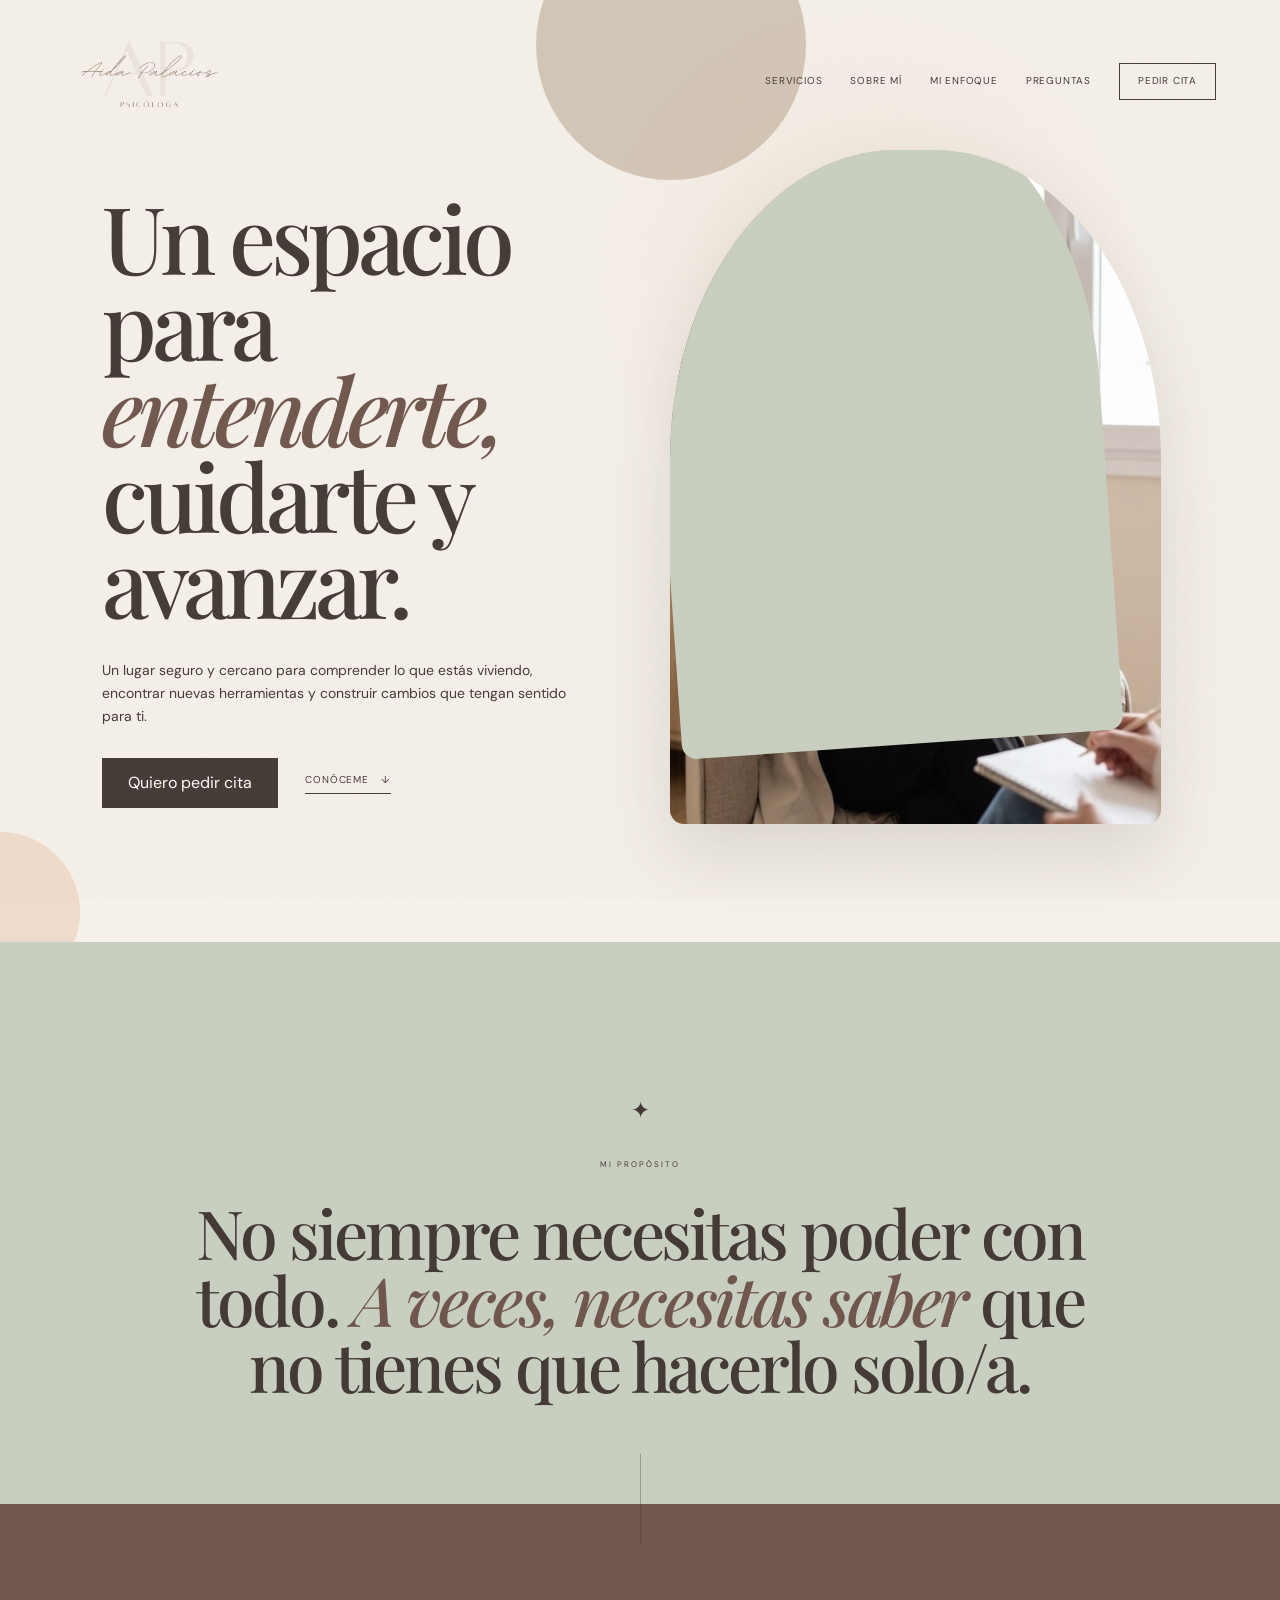
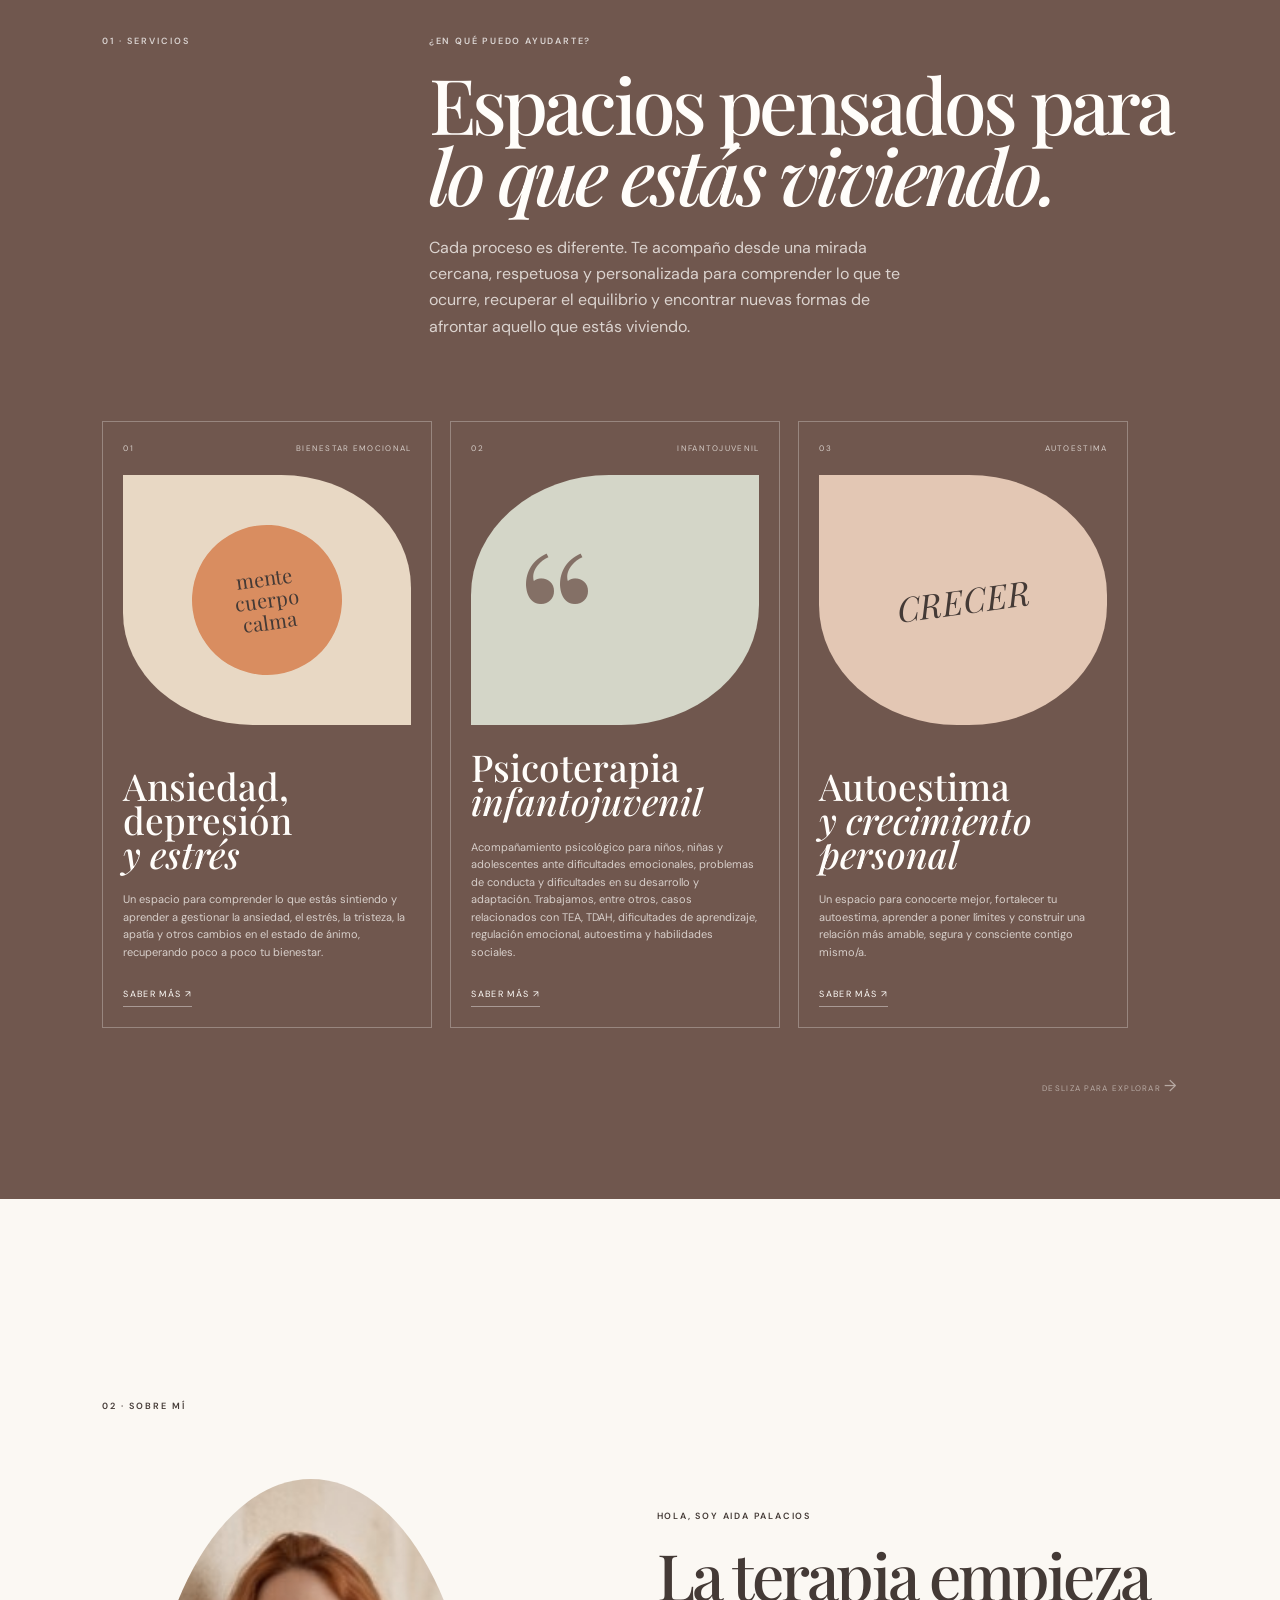
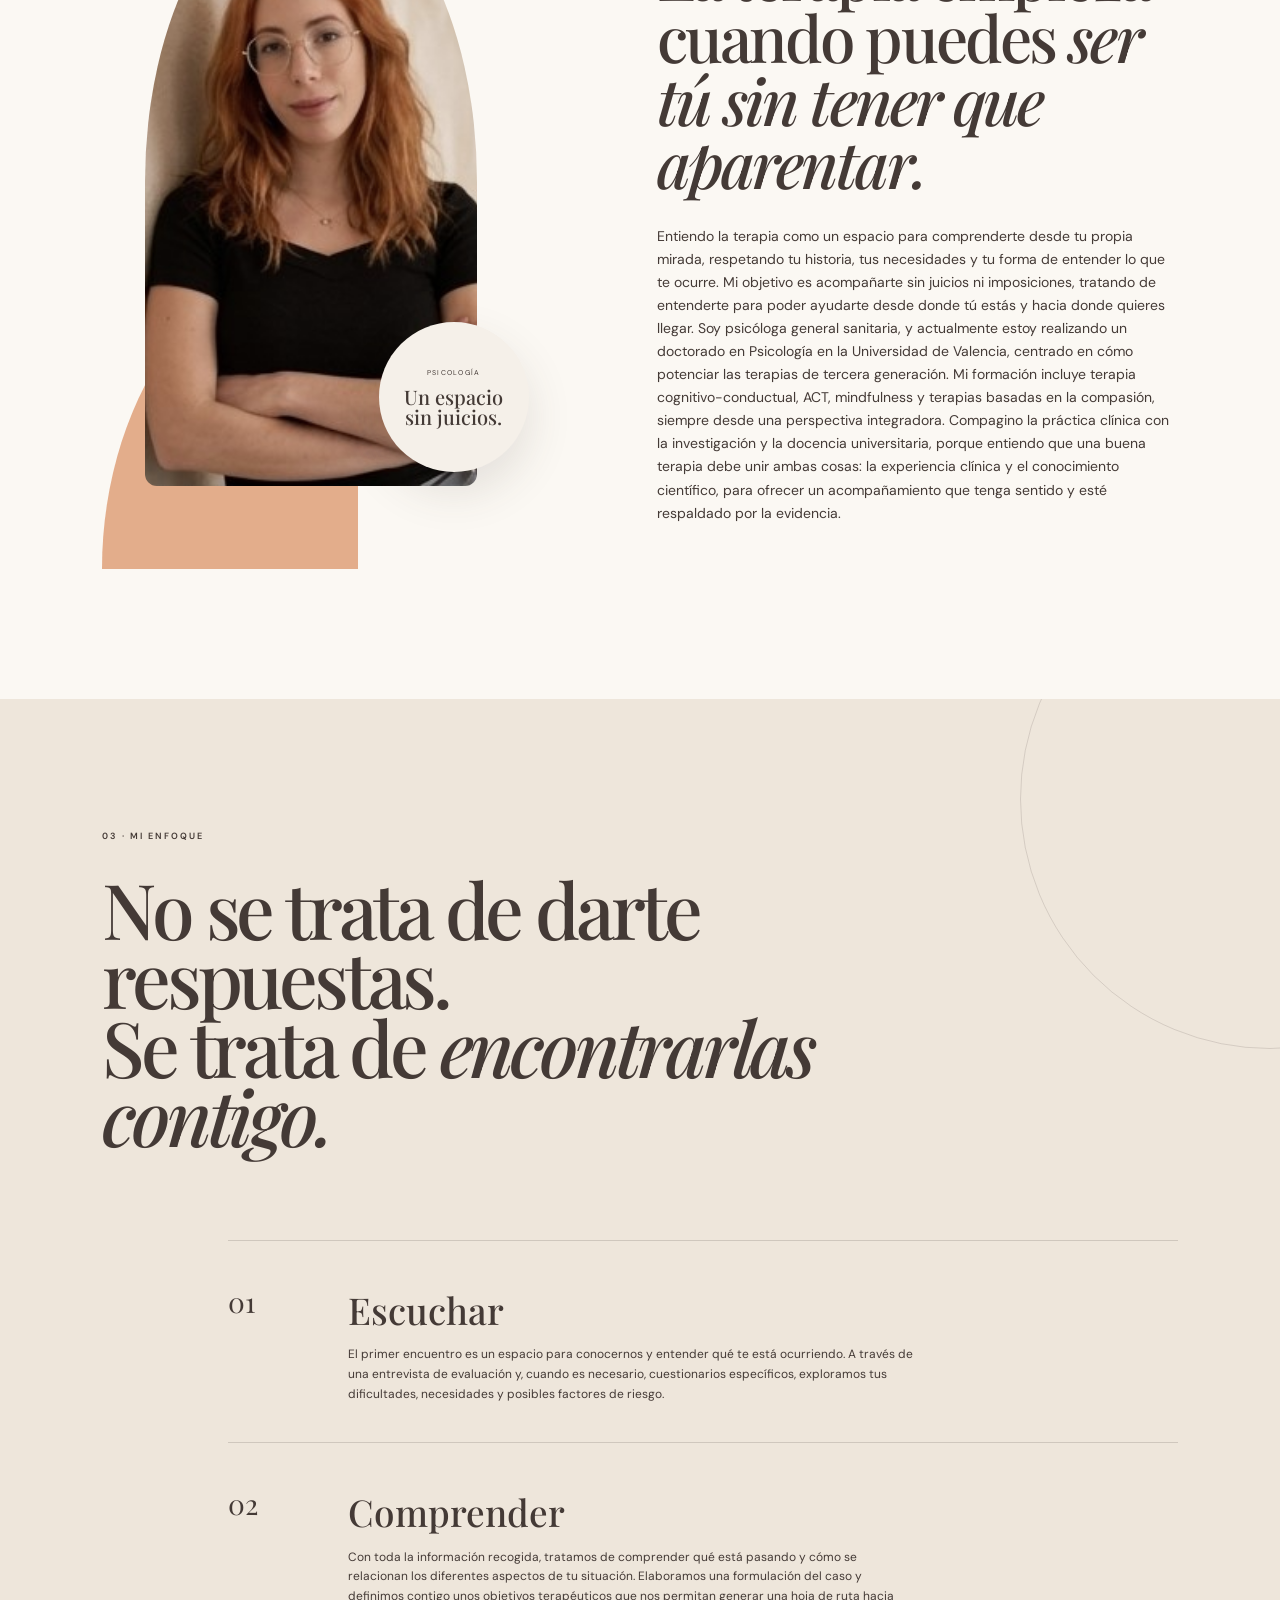
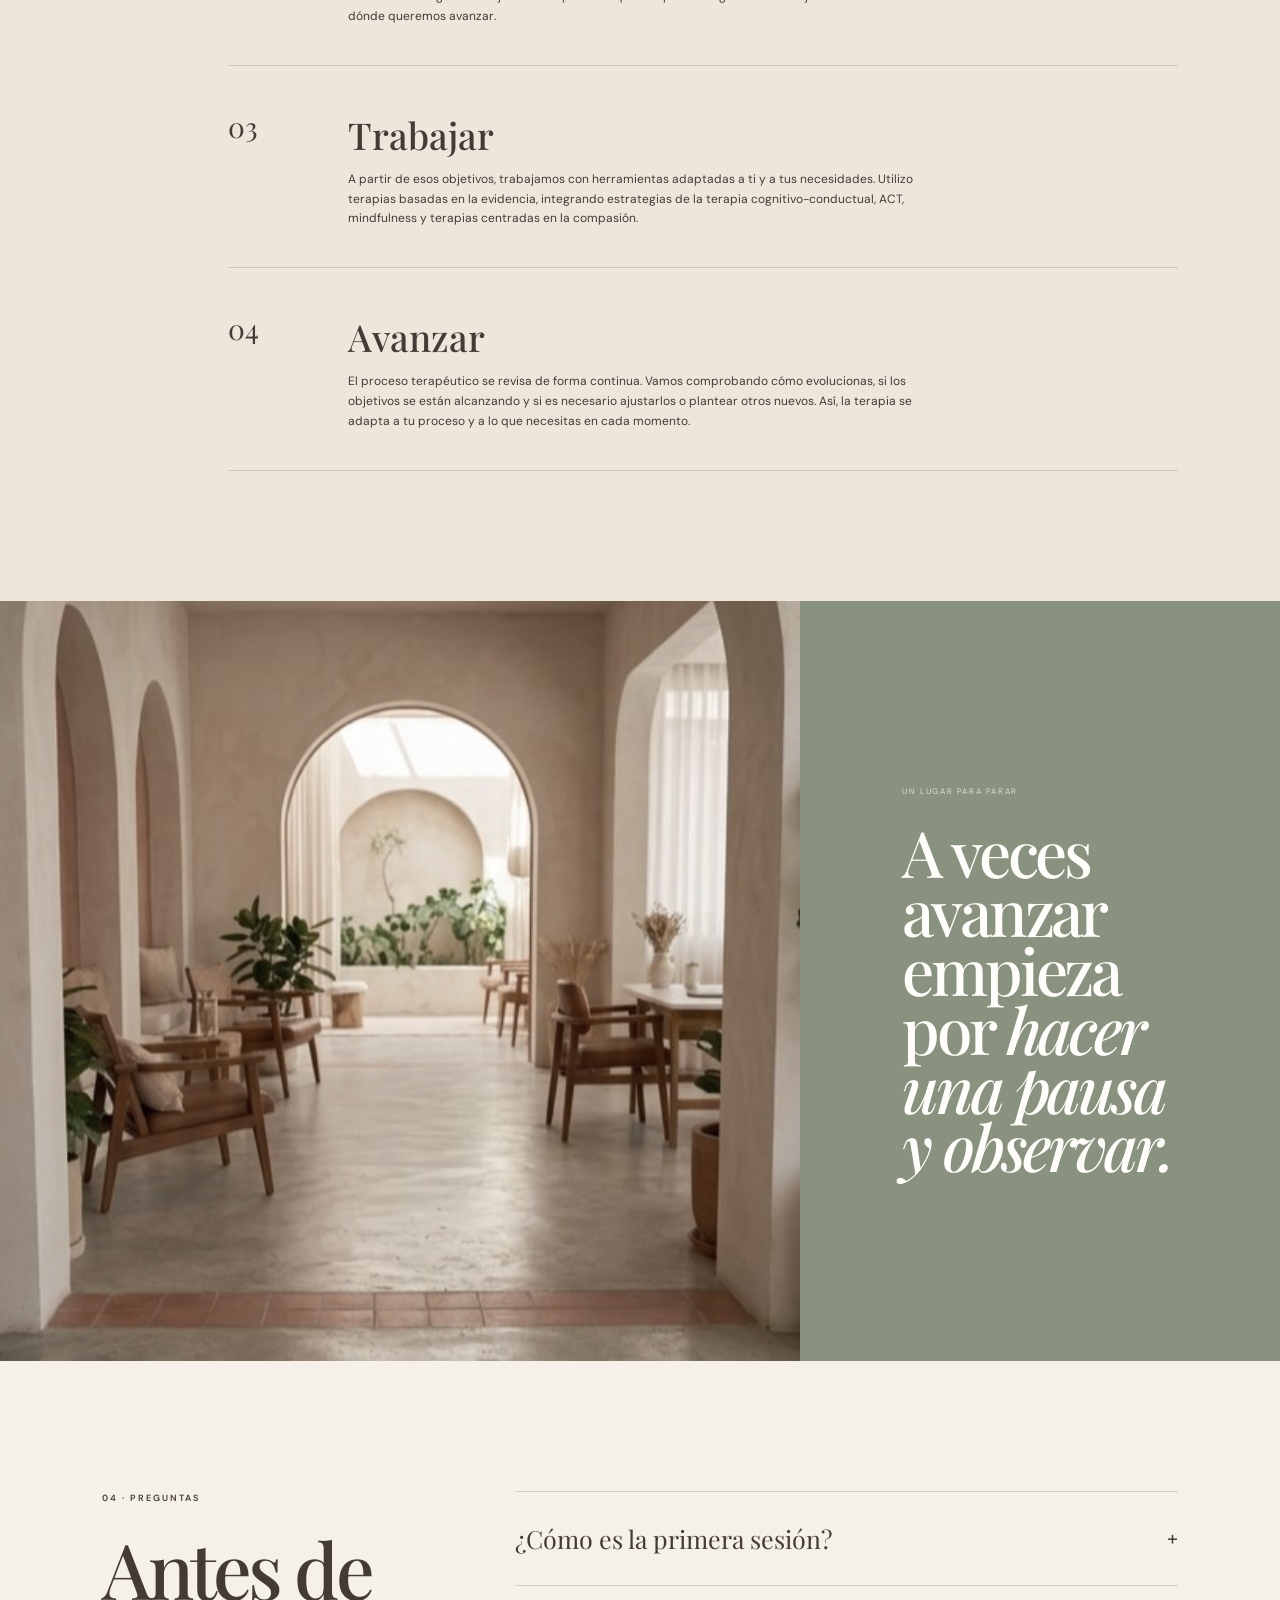
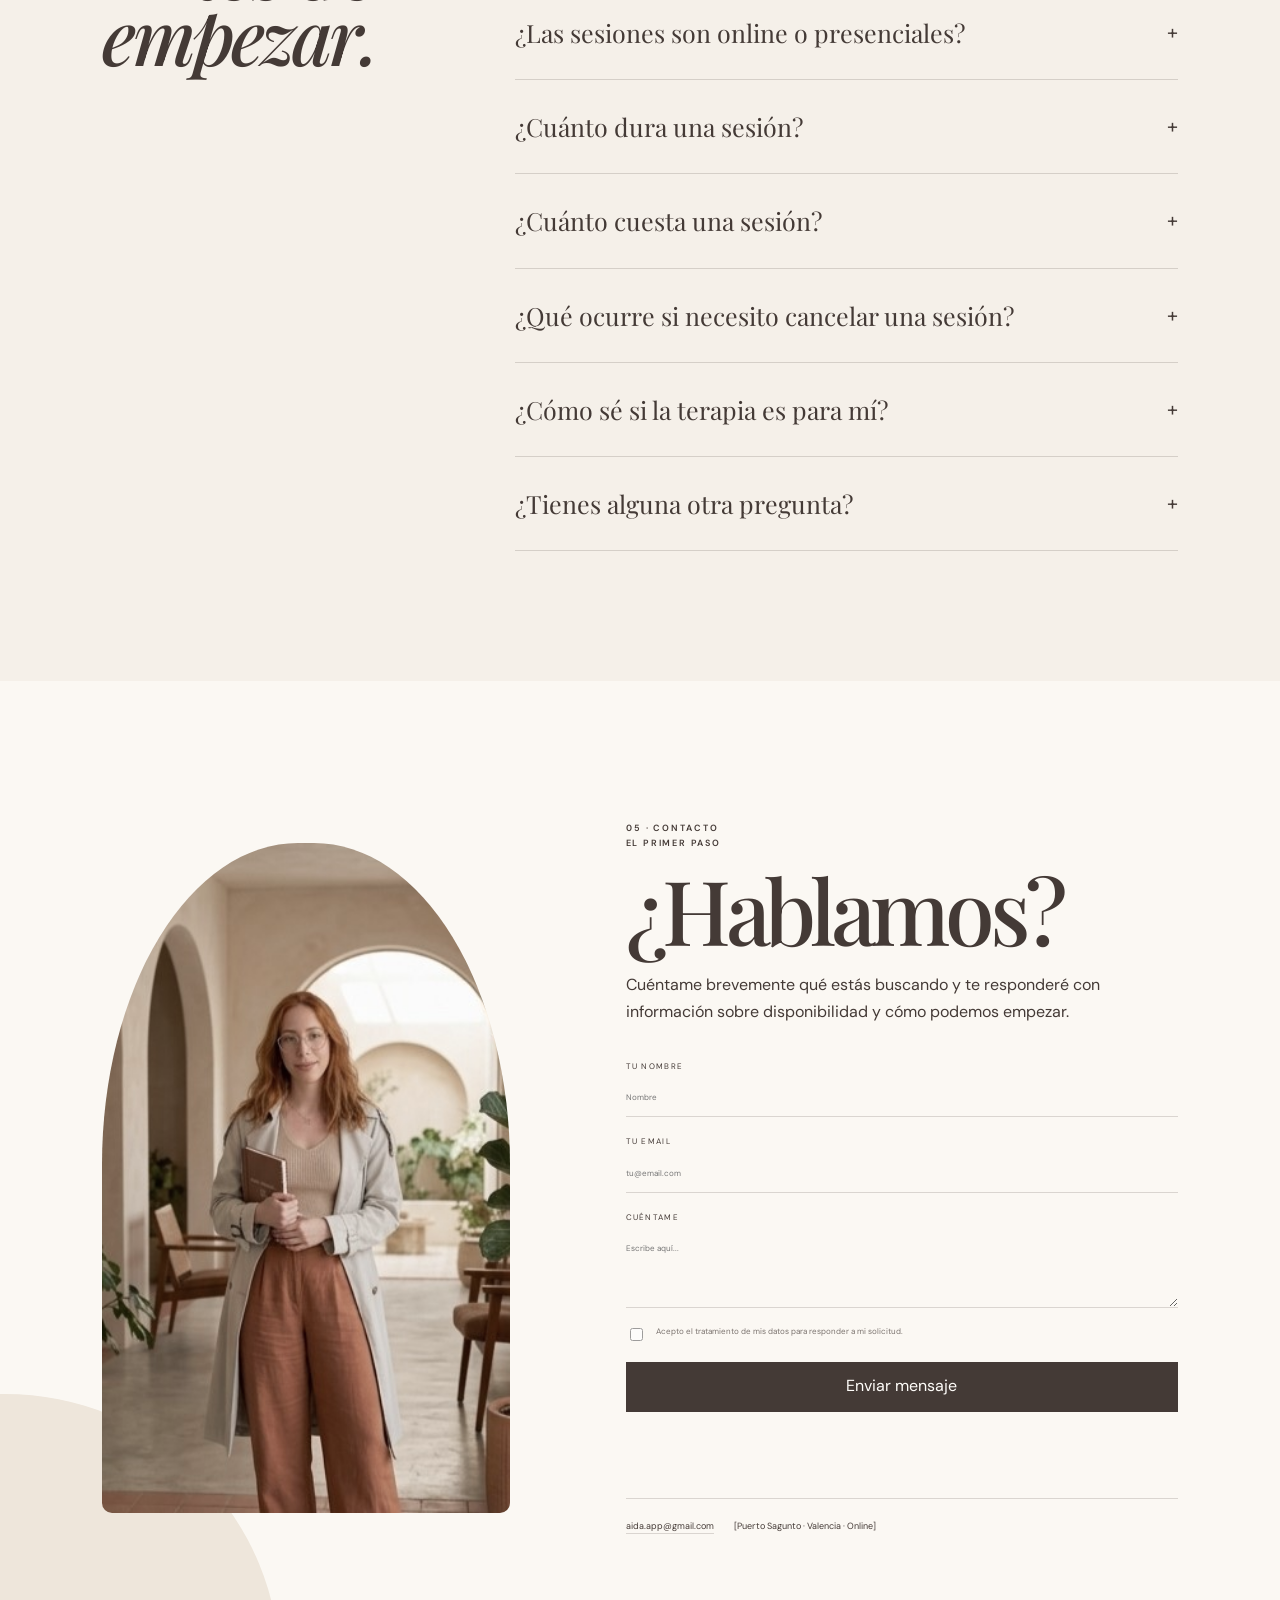
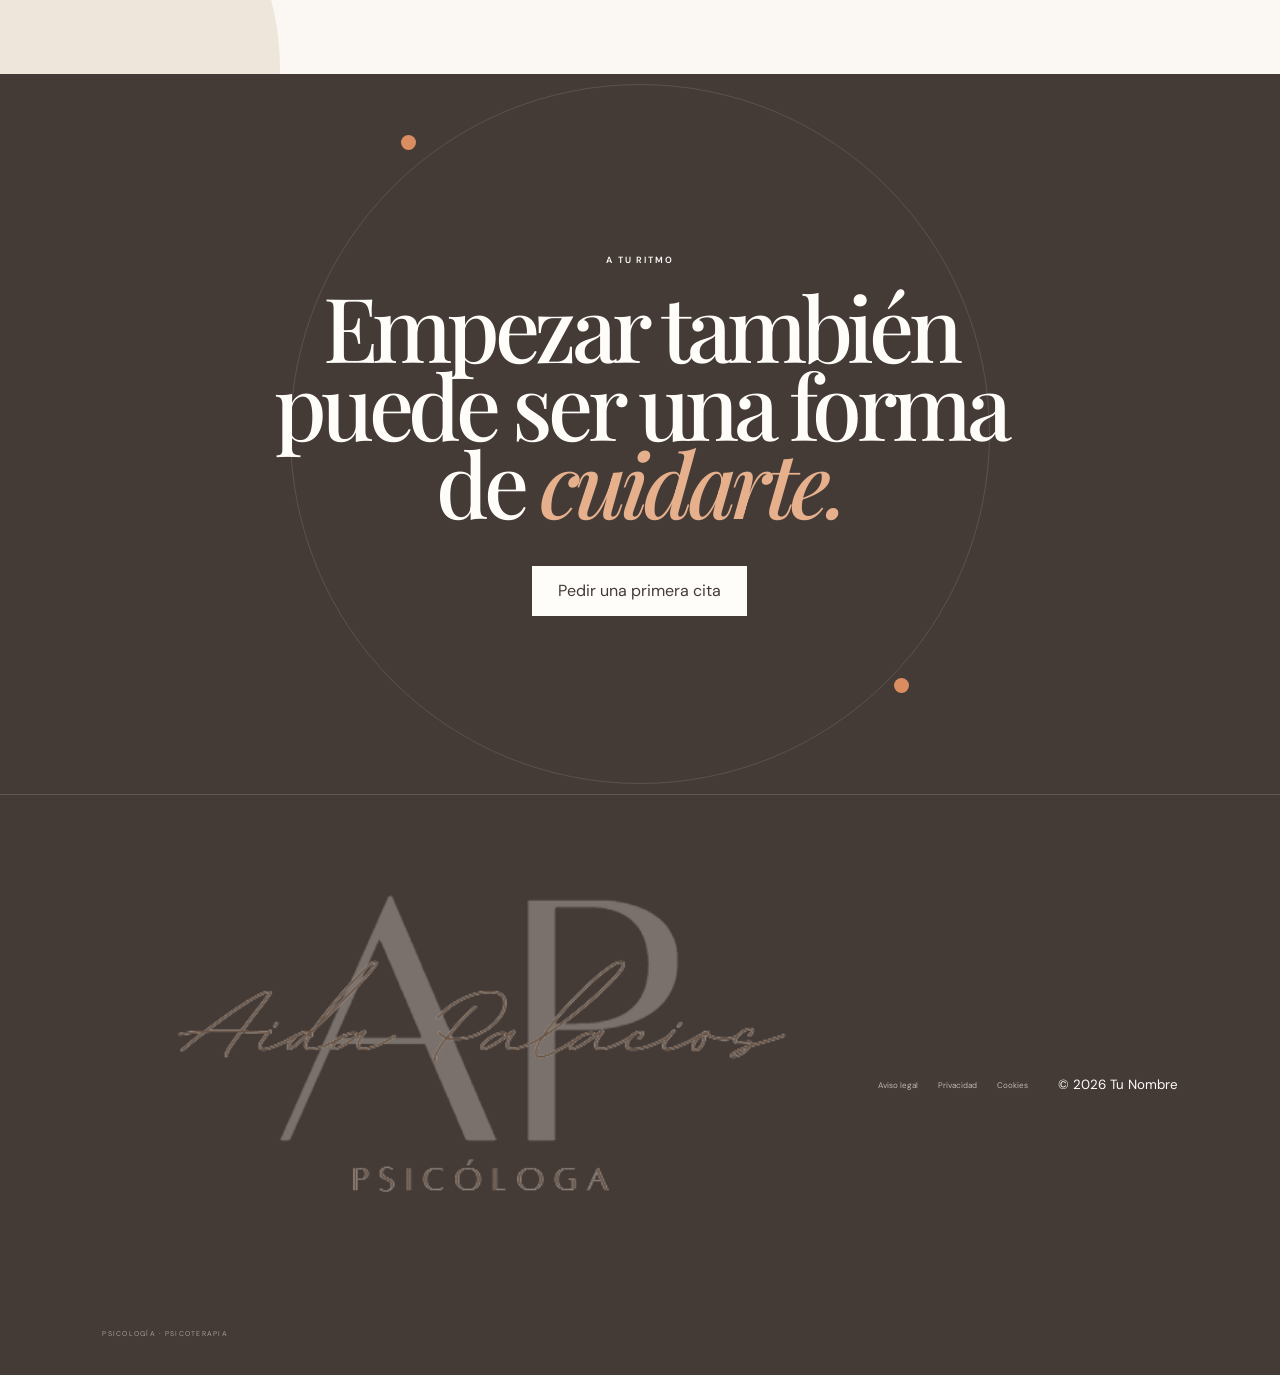
==== commit cd9b2b5c: "Refactor section tags and comment out elements Updated section tags and commented out some elements " ====
--- a/index.html
+++ b/index.html
@@ -23,7 +23,7 @@
   <header class="header" id="top">
     <a class="logo" href="#inicio">
       <img src="assets/logo.png" alt="Logo de Aida Palacios">
-      <span class="logo-sub">PSICOLOGÍA · PSICOTERAPIA</span>
+     <!--  <span class="logo-sub">PSICOLOGÍA · PSICOTERAPIA</span> -->
     </a>
 
     <button class="menu-btn" aria-label="Abrir menú" aria-expanded="false">
@@ -49,7 +49,7 @@
       <div class="hero-blob blob-b"></div>
 
       <div class="hero-content reveal">
-        <p class="eyebrow">PSICOLOGÍA · ACOMPAÑAMIENTO · CUIDADO</p>
+      <!--   <p class="eyebrow">PSICOLOGÍA · ACOMPAÑAMIENTO · CUIDADO</p>-->
 
         <h1>
           Un espacio para
@@ -77,10 +77,10 @@
           >
         </div>
 
-        <div class="floating-note note-one">
+       <!--  <div class="floating-note note-one">
           <span>01</span>
           <p>Un proceso<br><em>a tu ritmo.</em></p>
-        </div>
+        </div> -->
 
 
       <div class="hero-scroll">
@@ -354,7 +354,7 @@
          SOBRE MI
     ========================== -->
     <section class="about section" id="sobre-mi">
-      <div class="section-tag reveal">01 · SOBRE MÍ</div>
+      <div class="section-tag reveal">02 · SOBRE MÍ</div>
 
       <div class="about-grid">
         <div class="about-image-stack reveal">
@@ -407,7 +407,7 @@
       <div class="method-decoration"></div>
 
       <div class="method-heading">
-        <div class="section-tag reveal">04 · MI ENFOQUE</div>
+        <div class="section-tag reveal">03 · MI ENFOQUE</div>
         <h2 class="reveal delay-1">
           No se trata de darte<br>
           respuestas.<br>
@@ -486,7 +486,7 @@
     ========================== -->
     <section class="faq section" id="faq">
       <div class="faq-title reveal">
-        <div class="section-tag">06 · PREGUNTAS</div>
+        <div class="section-tag">04 · PREGUNTAS</div>
         <h2>Antes de<br><em>empezar.</em></h2>
       </div>
 
@@ -595,7 +595,7 @@
       </div>
 
       <div class="contact-copy reveal delay-1">
-        <div class="section-tag">08 · CONTACTO</div>
+        <div class="section-tag">05 · CONTACTO</div>
         <p class="eyebrow">EL PRIMER PASO</p>
         <h2>¿Hablamos?</h2>
         <p>
--- a/style.css
+++ b/style.css
@@ -96,7 +96,7 @@
 }
 
 .logo img {
-  width: 140px;
+  width: 168px;
   height: auto;
   object-fit: contain;
   display: block;
@@ -280,6 +280,7 @@
   position: relative;
   height: min(760px, 78vh);
   min-height: 560px;
+  z-index: 1;
 }
 
 .hero-photo-wrap {
@@ -297,11 +298,12 @@
 
 .hero-arch {
   position: absolute;
-  inset: 0;
+  inset:  0 3% 4% 7%;
   z-index: 1;
   background: var(--sage);
   transform: translate(-10%, -8%) rotate(-4deg);
   border-radius: 46% 46% 15px 15px;
+  z-index: 1;
 }
 
 .photo-label {
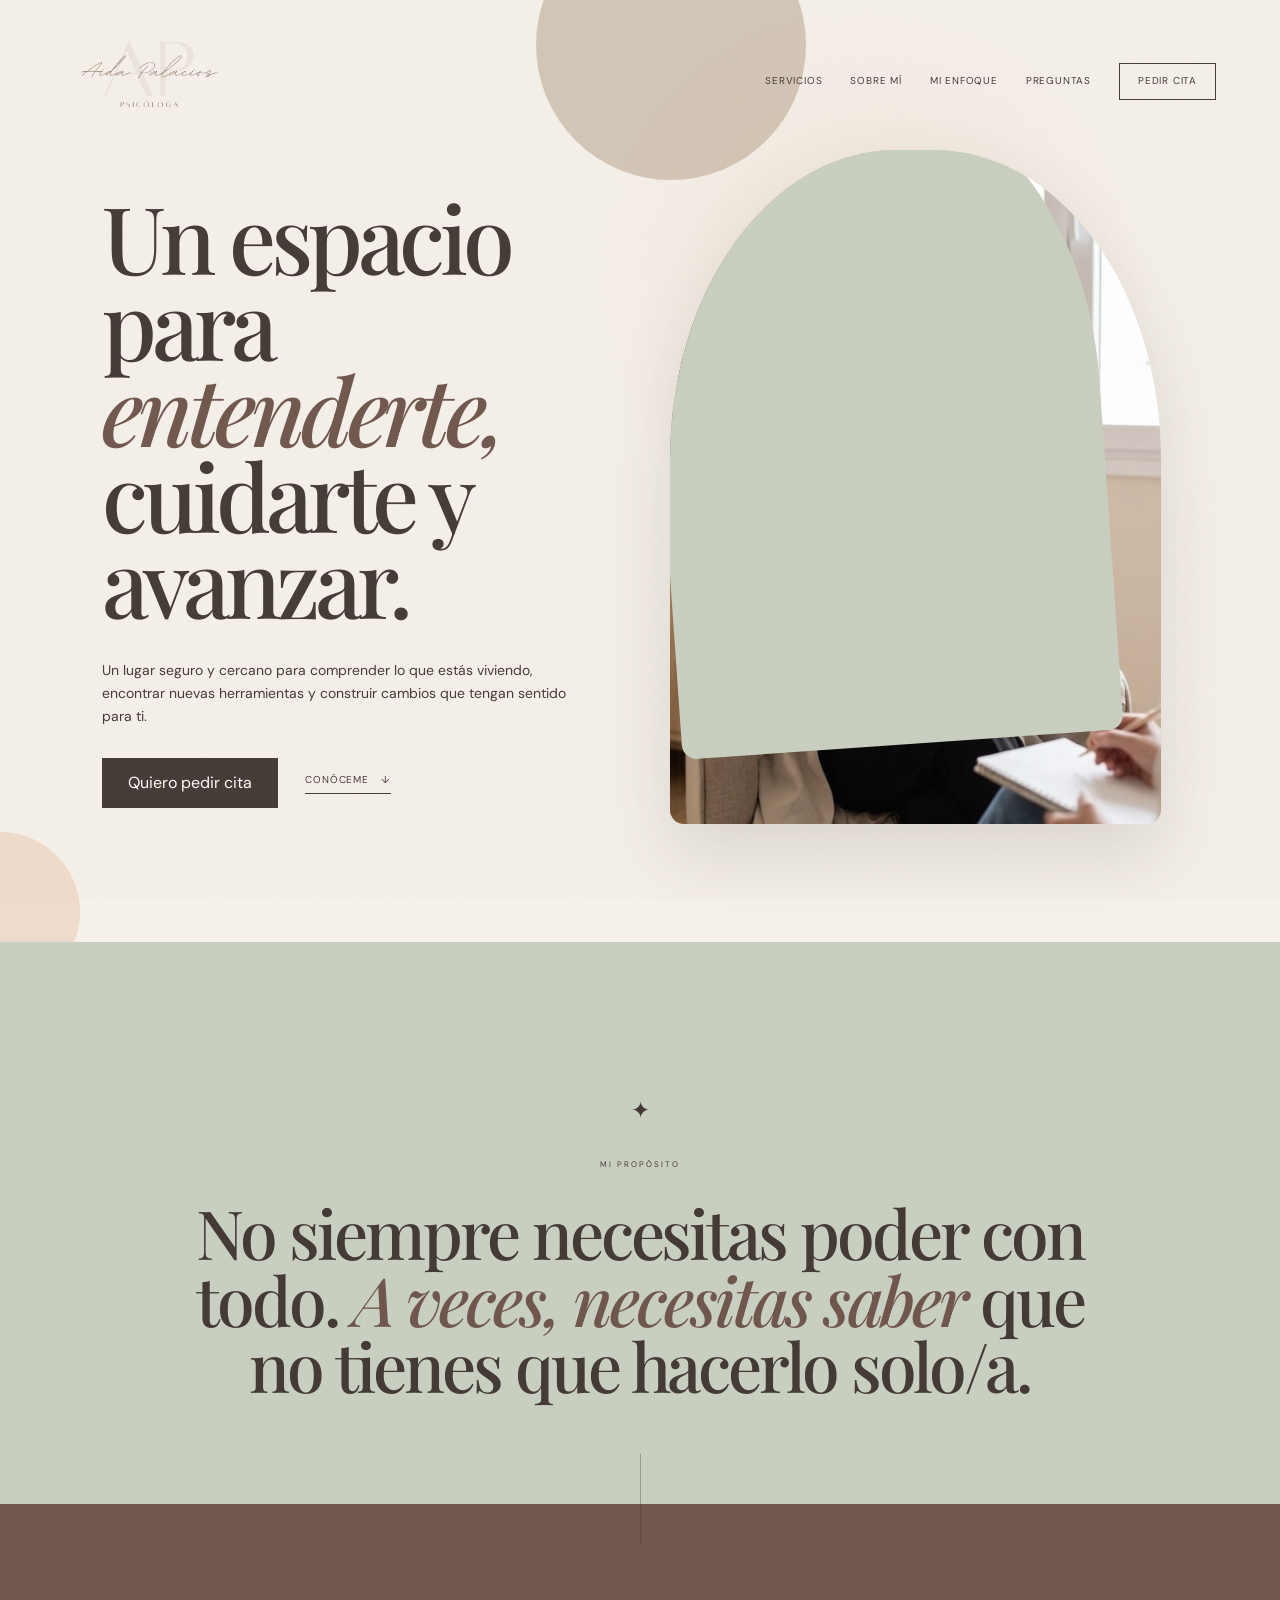
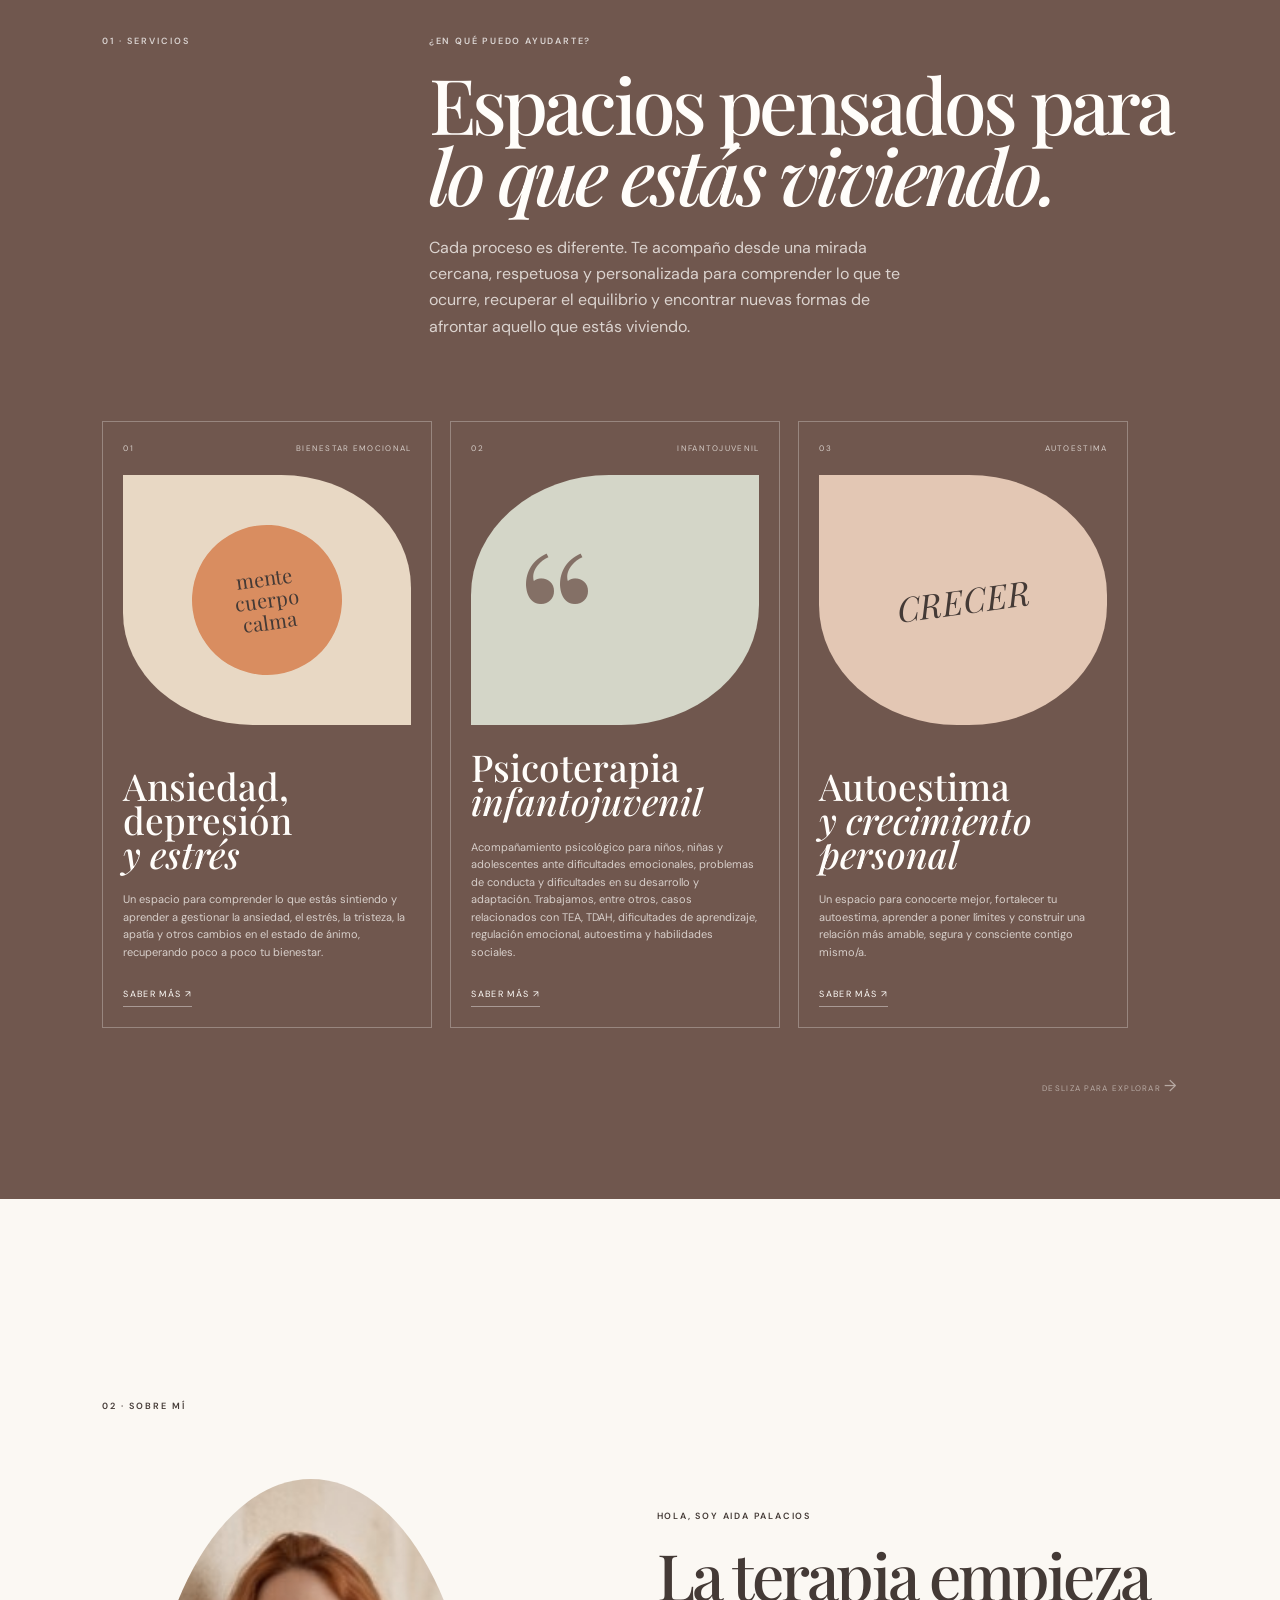
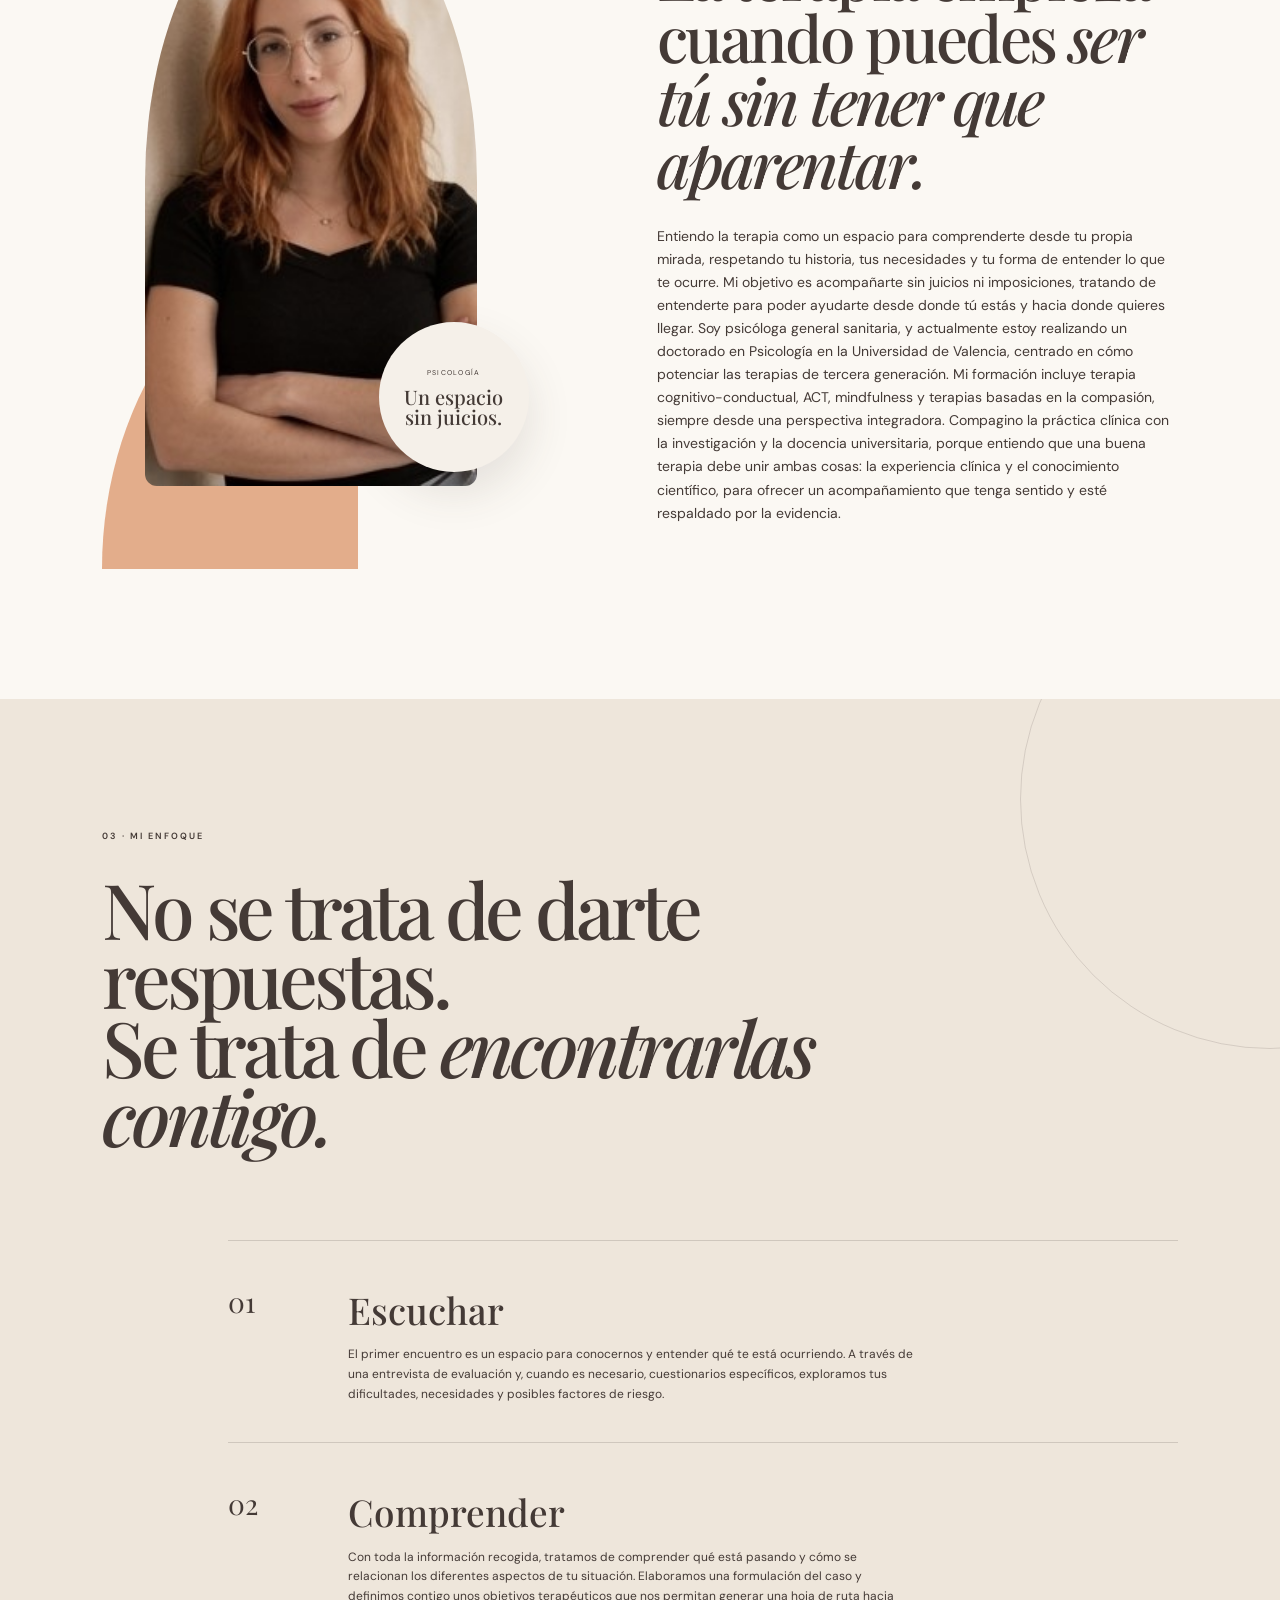
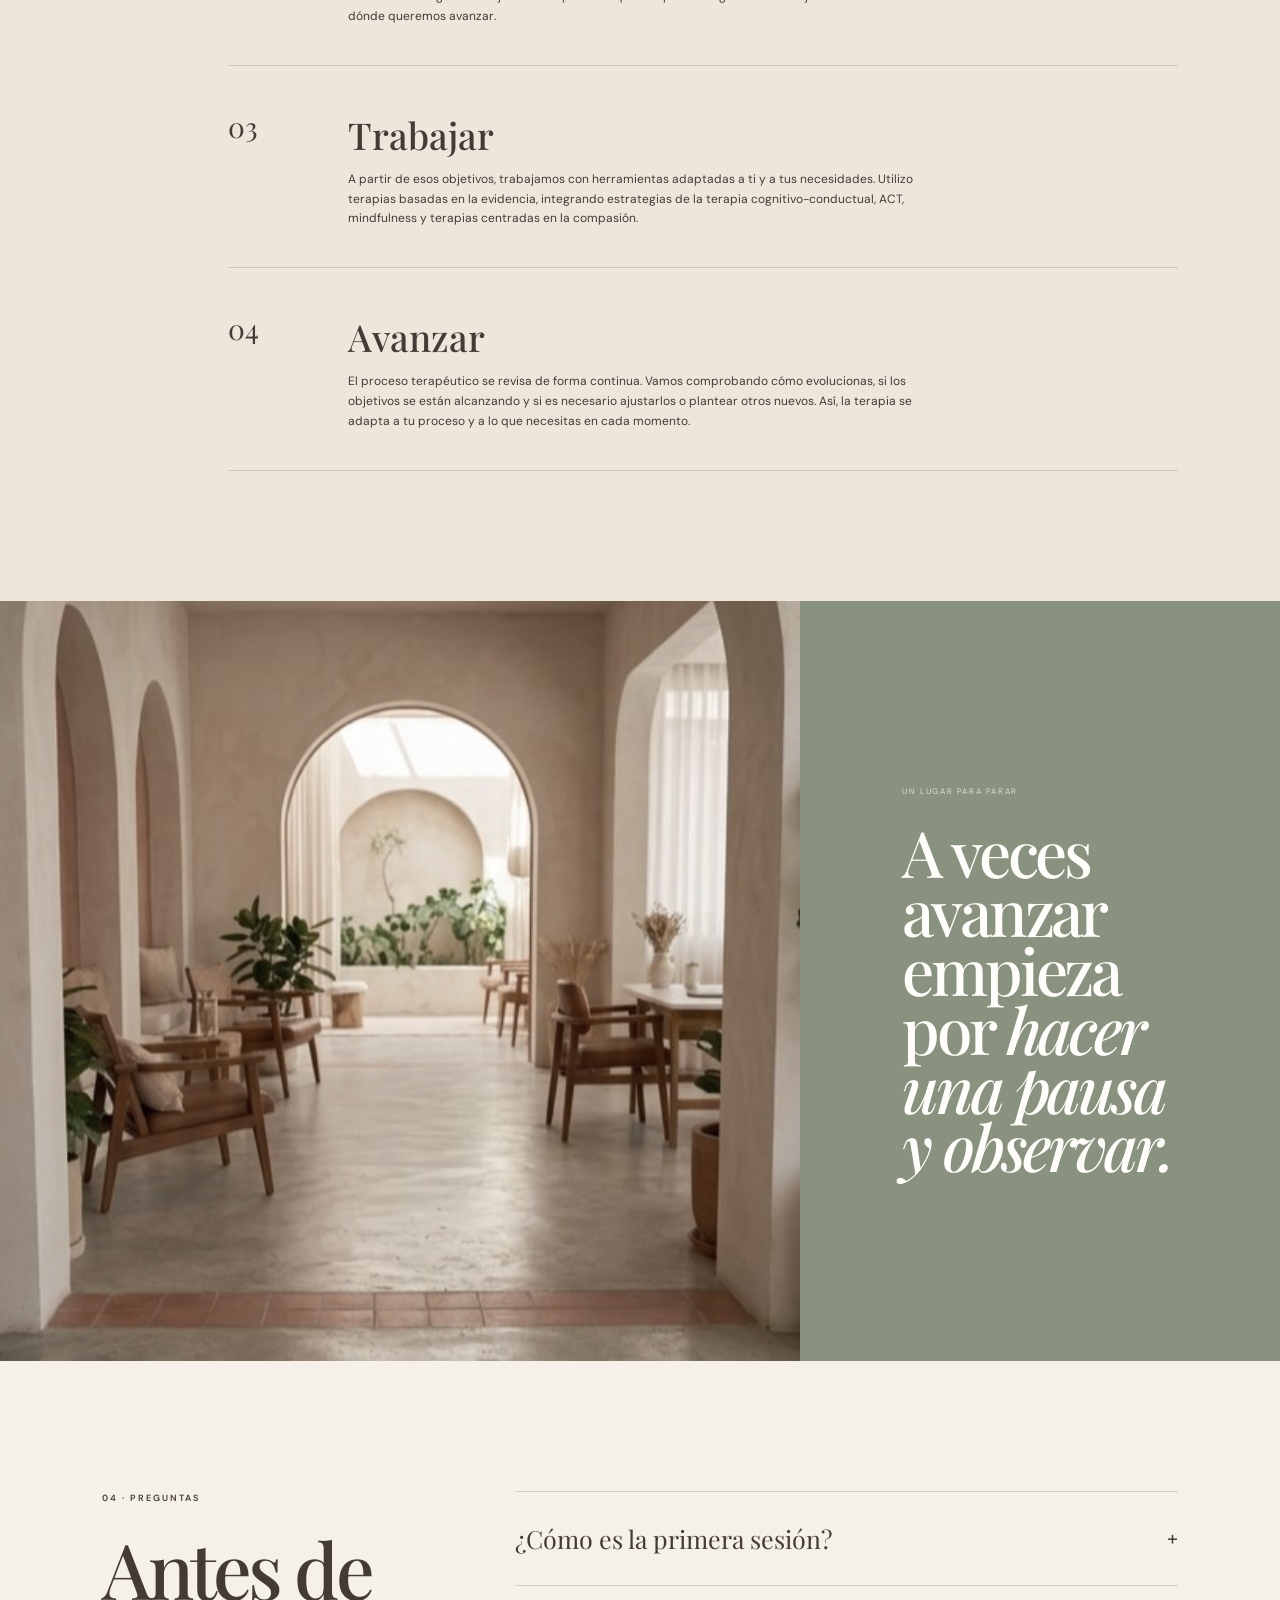
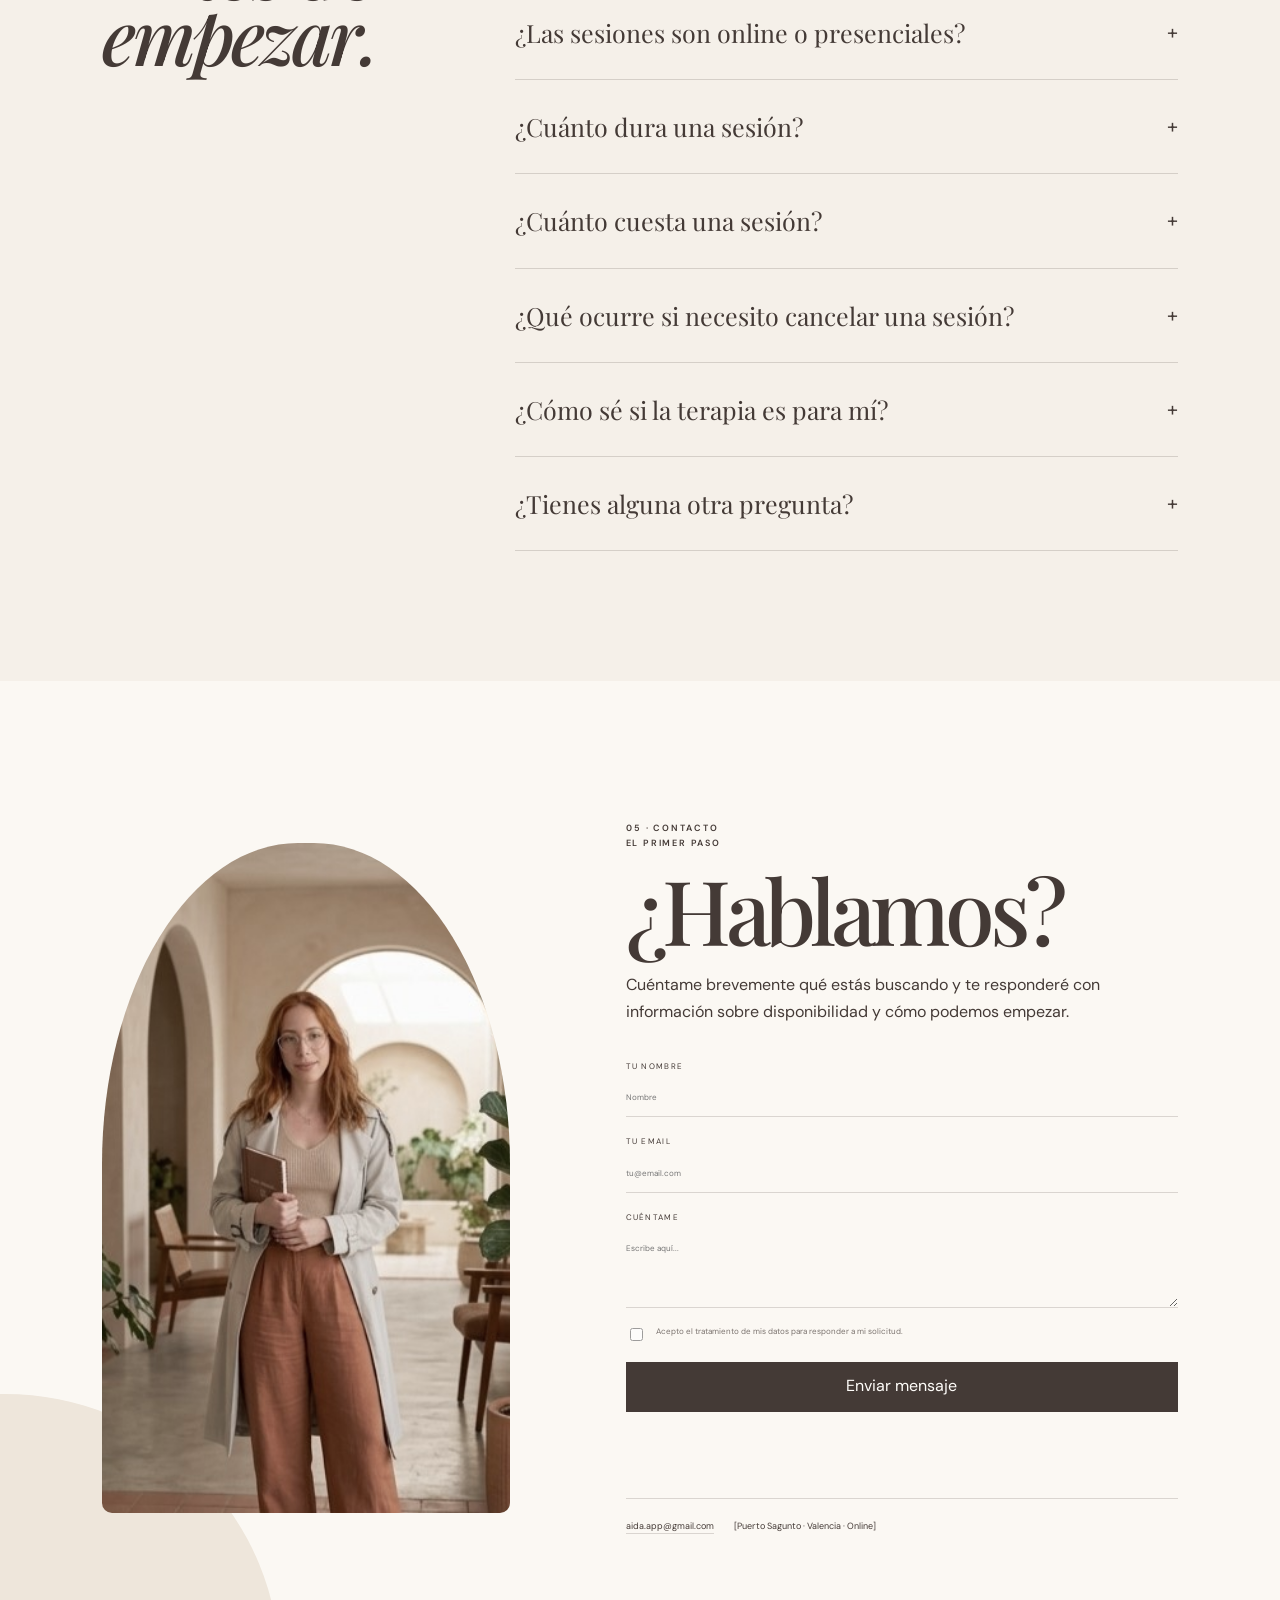
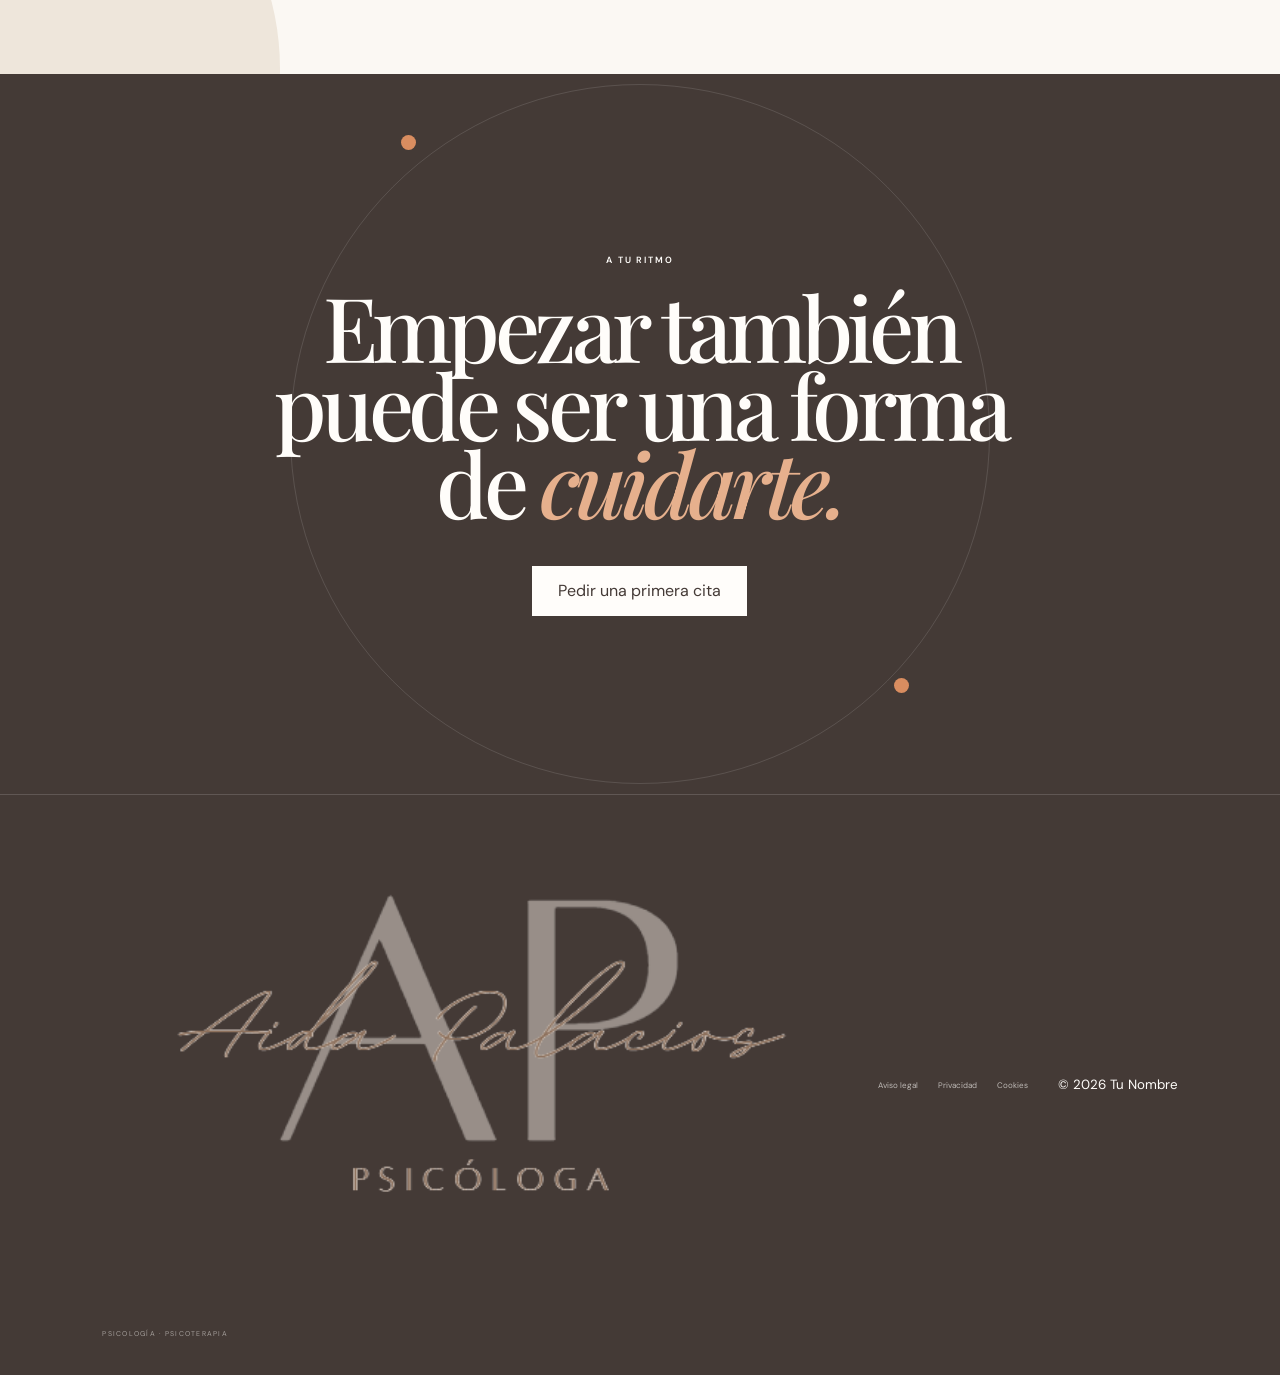
==== commit 3cc4da98: "Update footer logo image source" ====
--- a/index.html
+++ b/index.html
@@ -654,7 +654,7 @@
 
   <footer class="footer">
     <div class="footer-brand">
-       <img src="assets/logo2.png" alt="Logo de psicología">
+       <img src="assets/logo.png" alt="Logo de psicología">
       <small>PSICOLOGÍA · PSICOTERAPIA</small>
     </div>
 
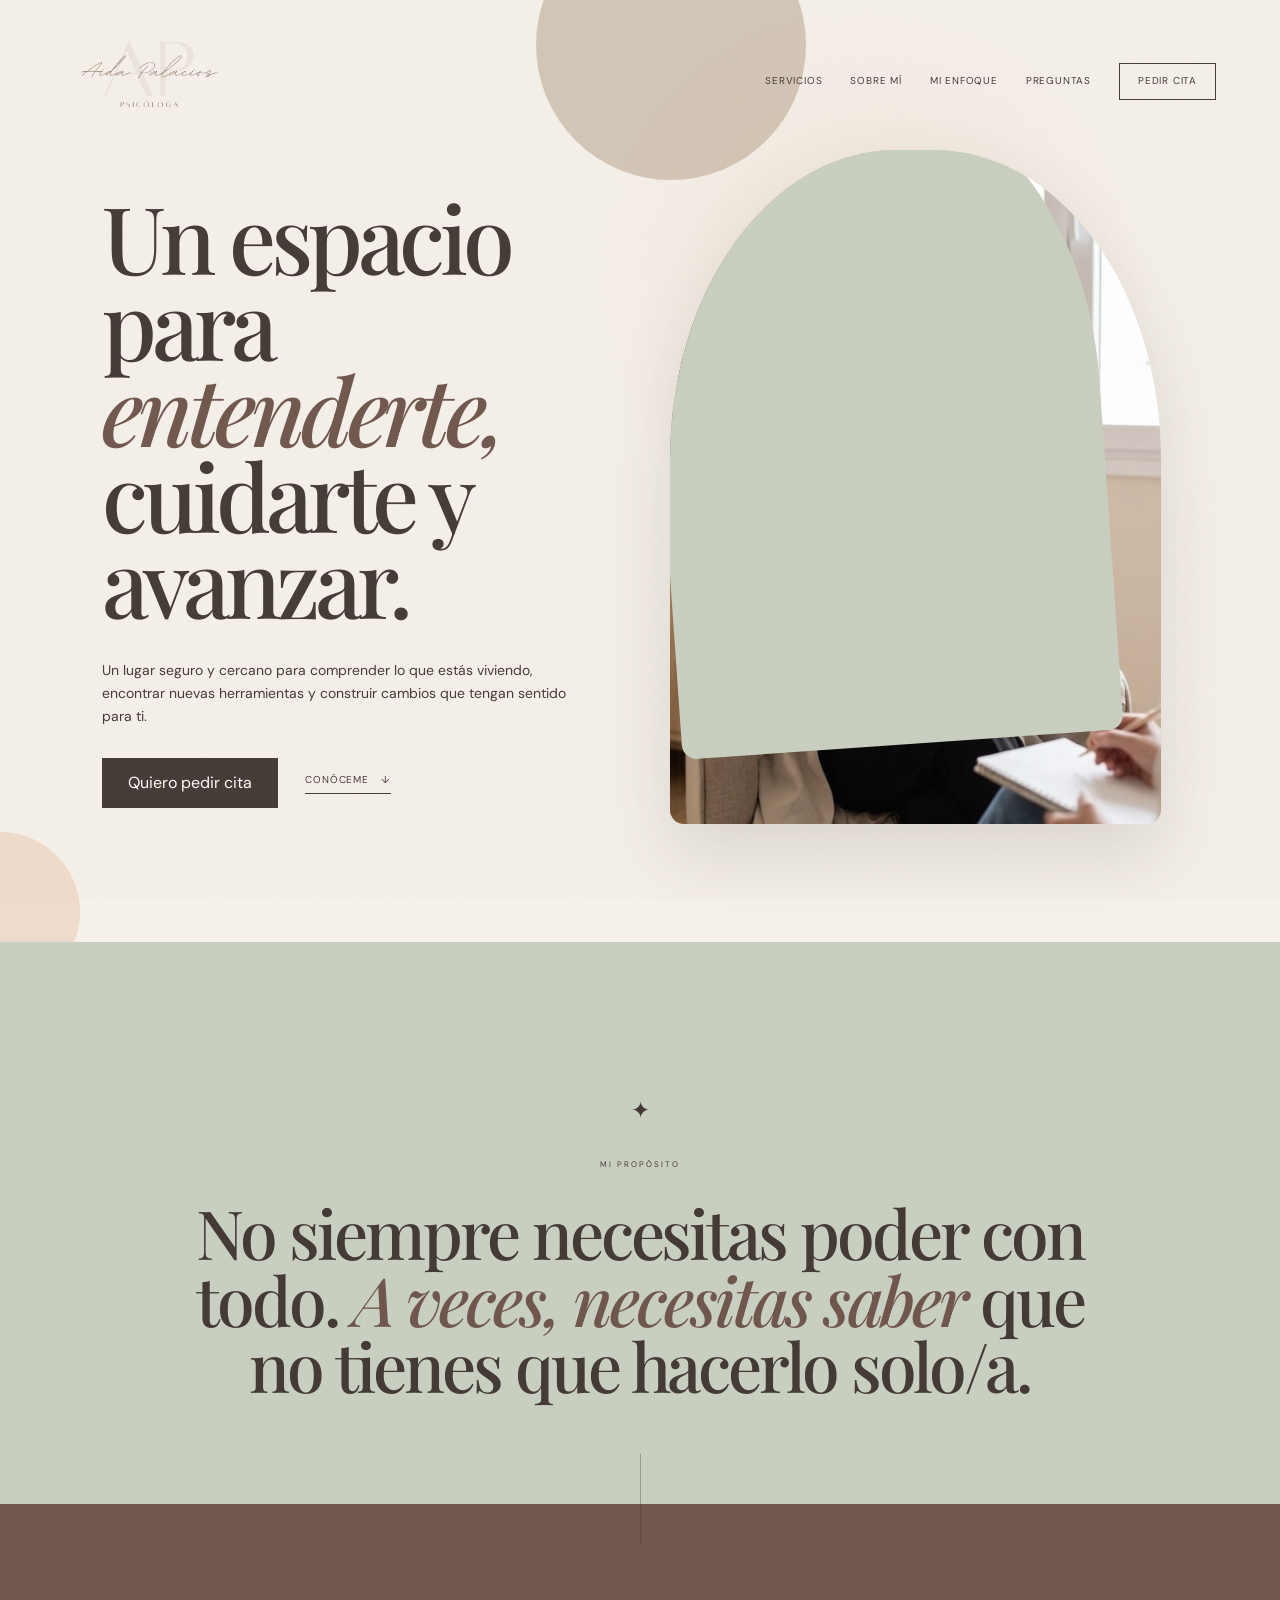
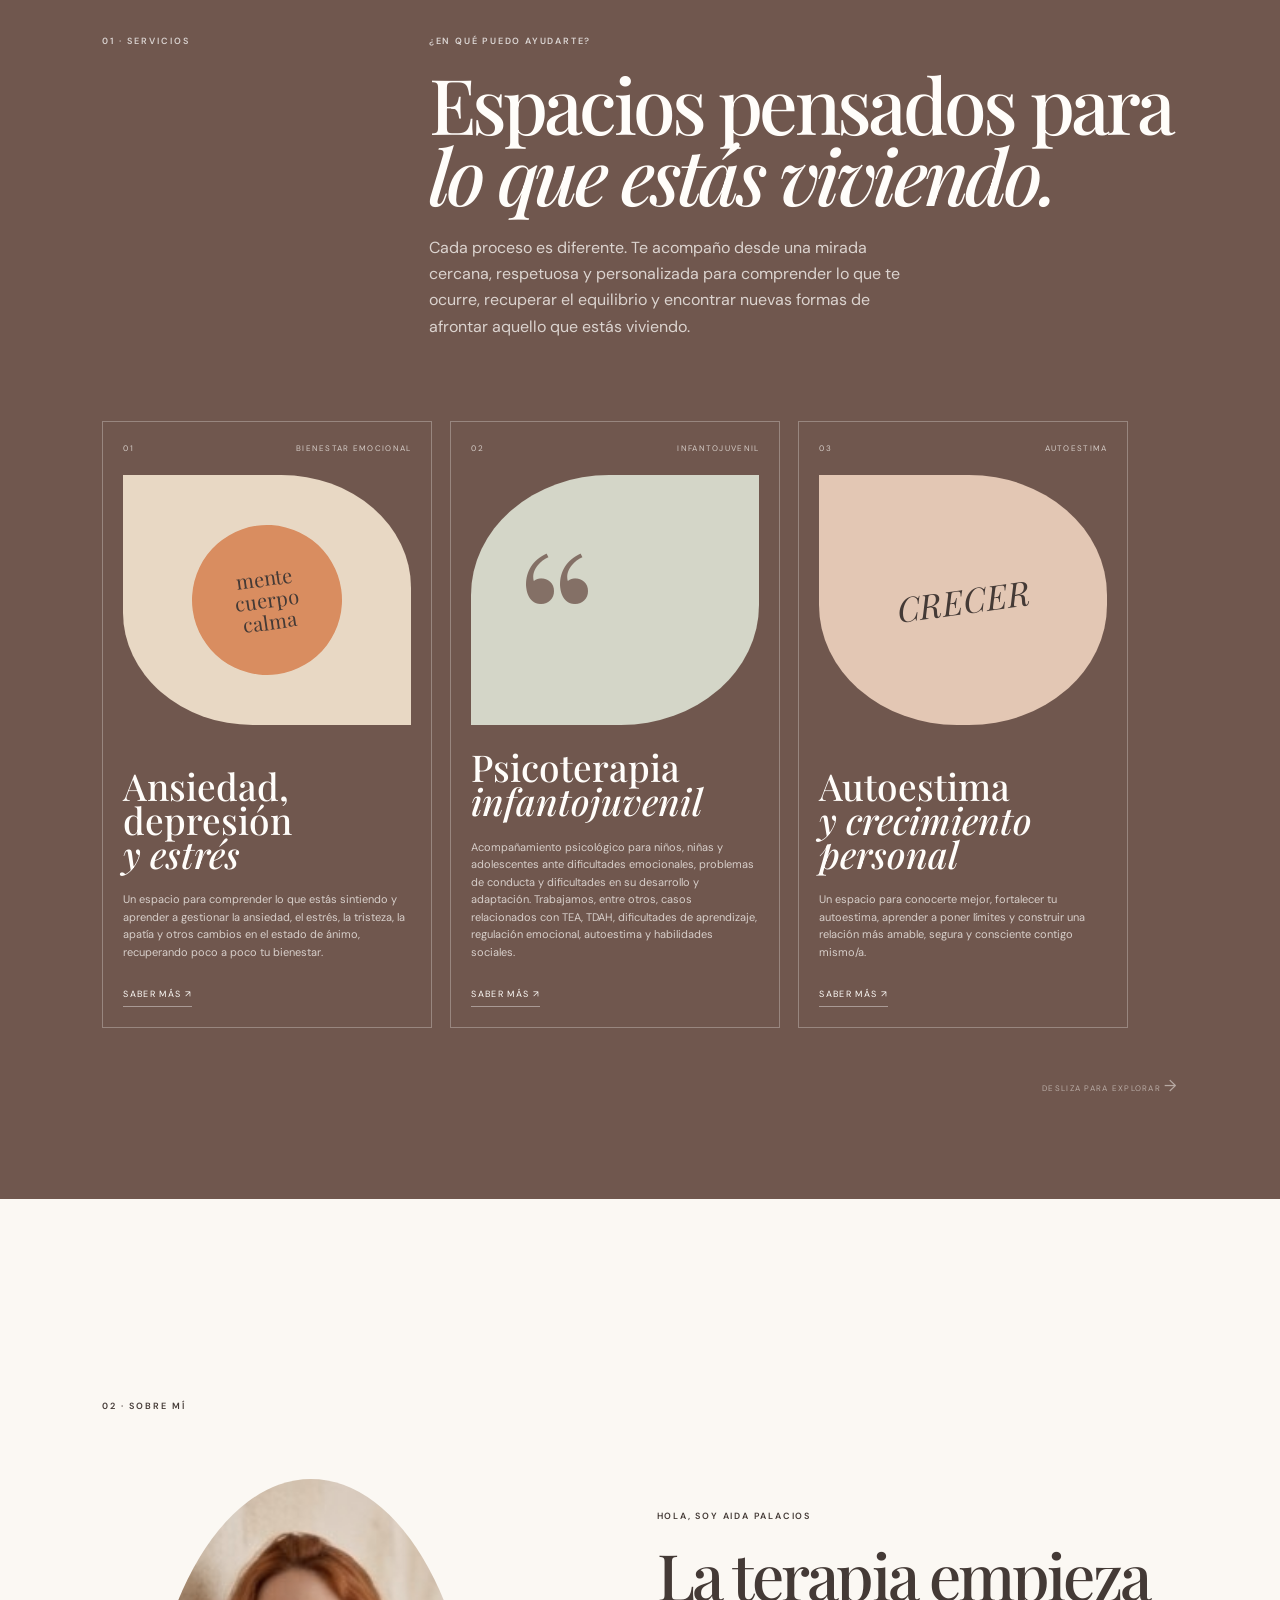
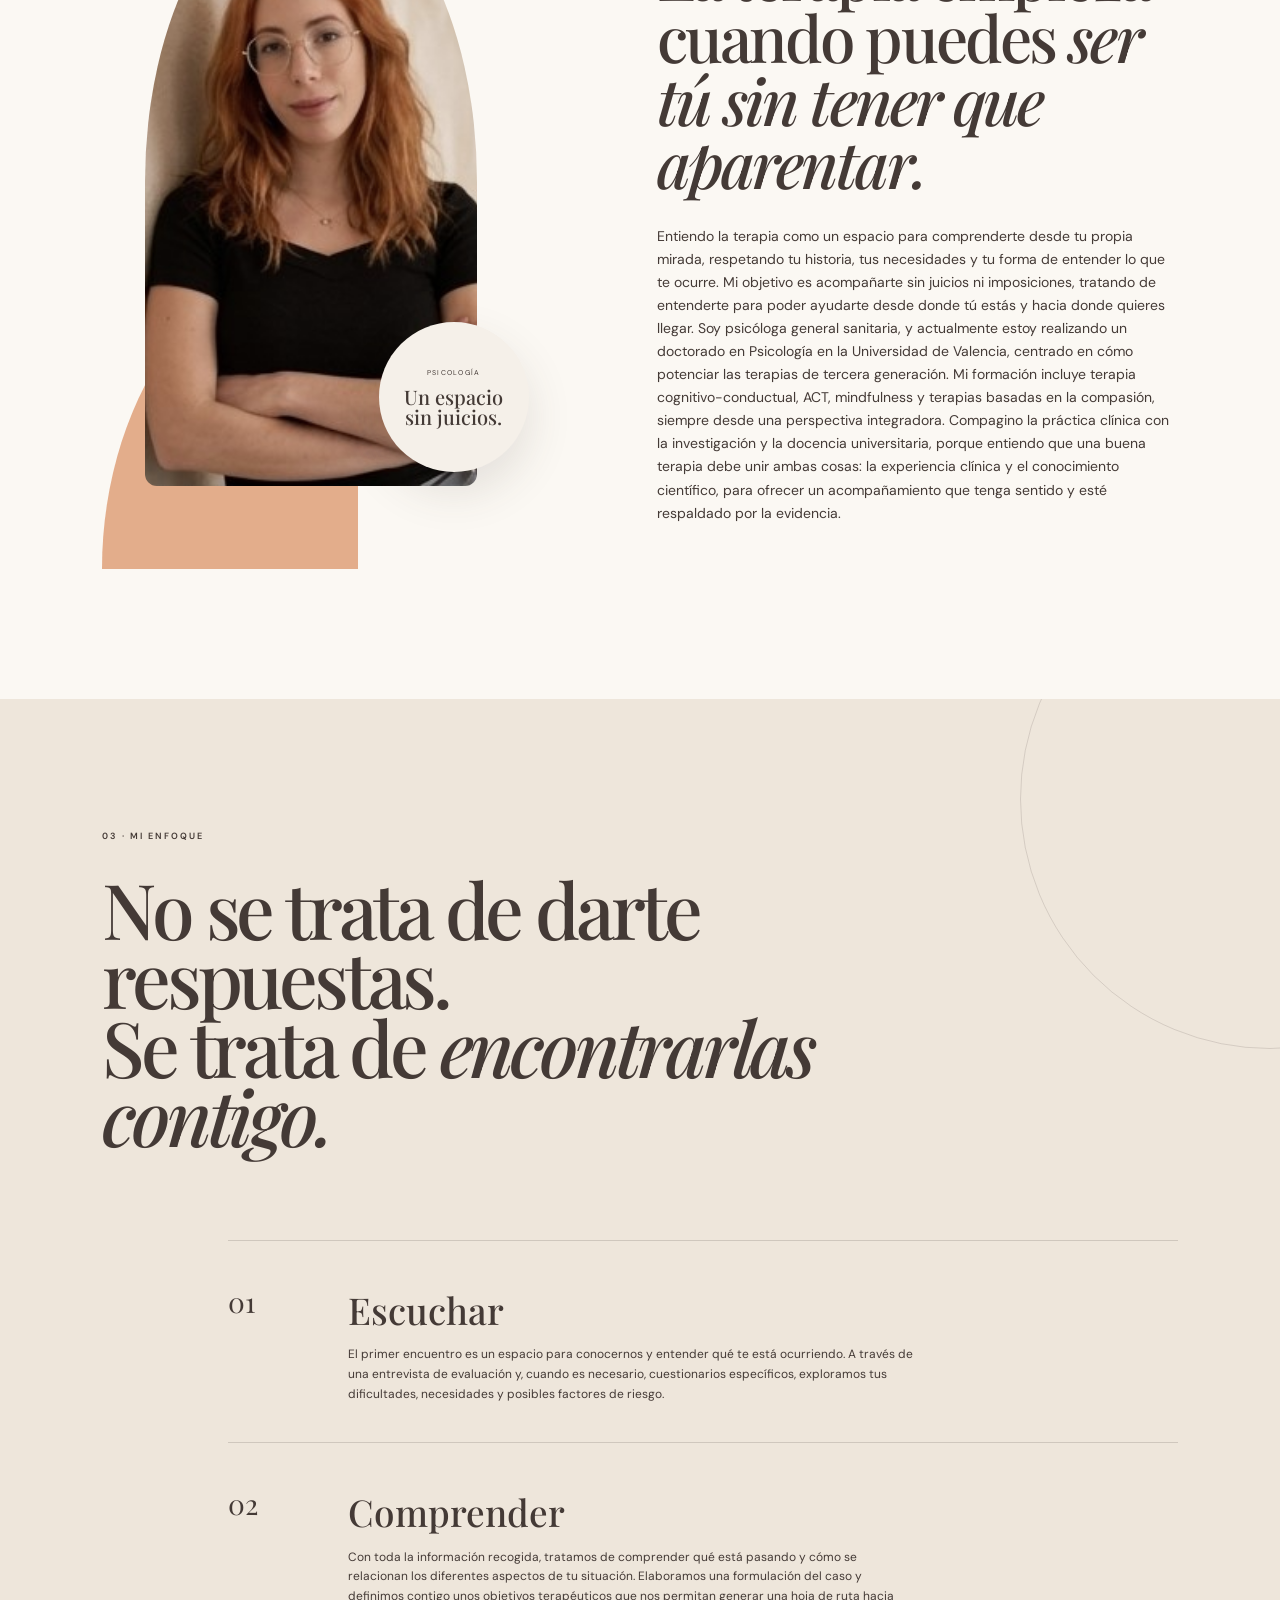
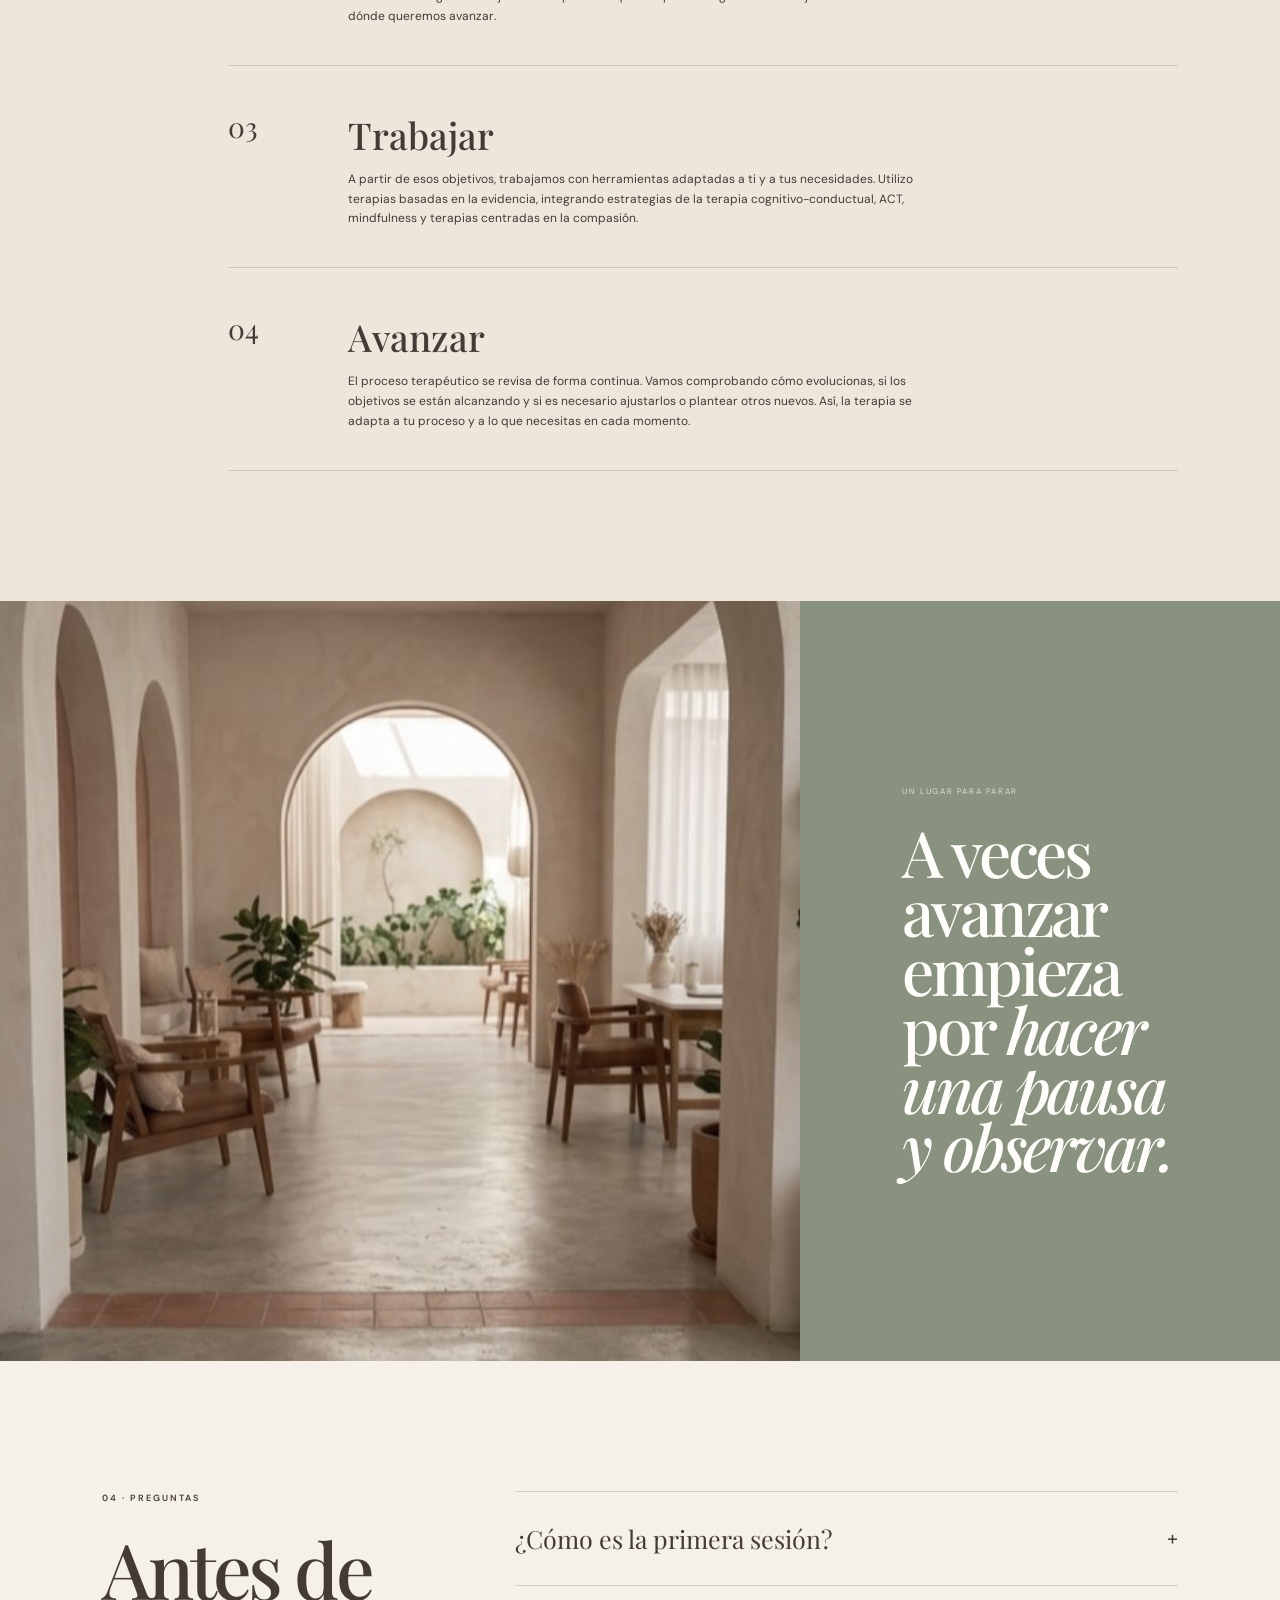
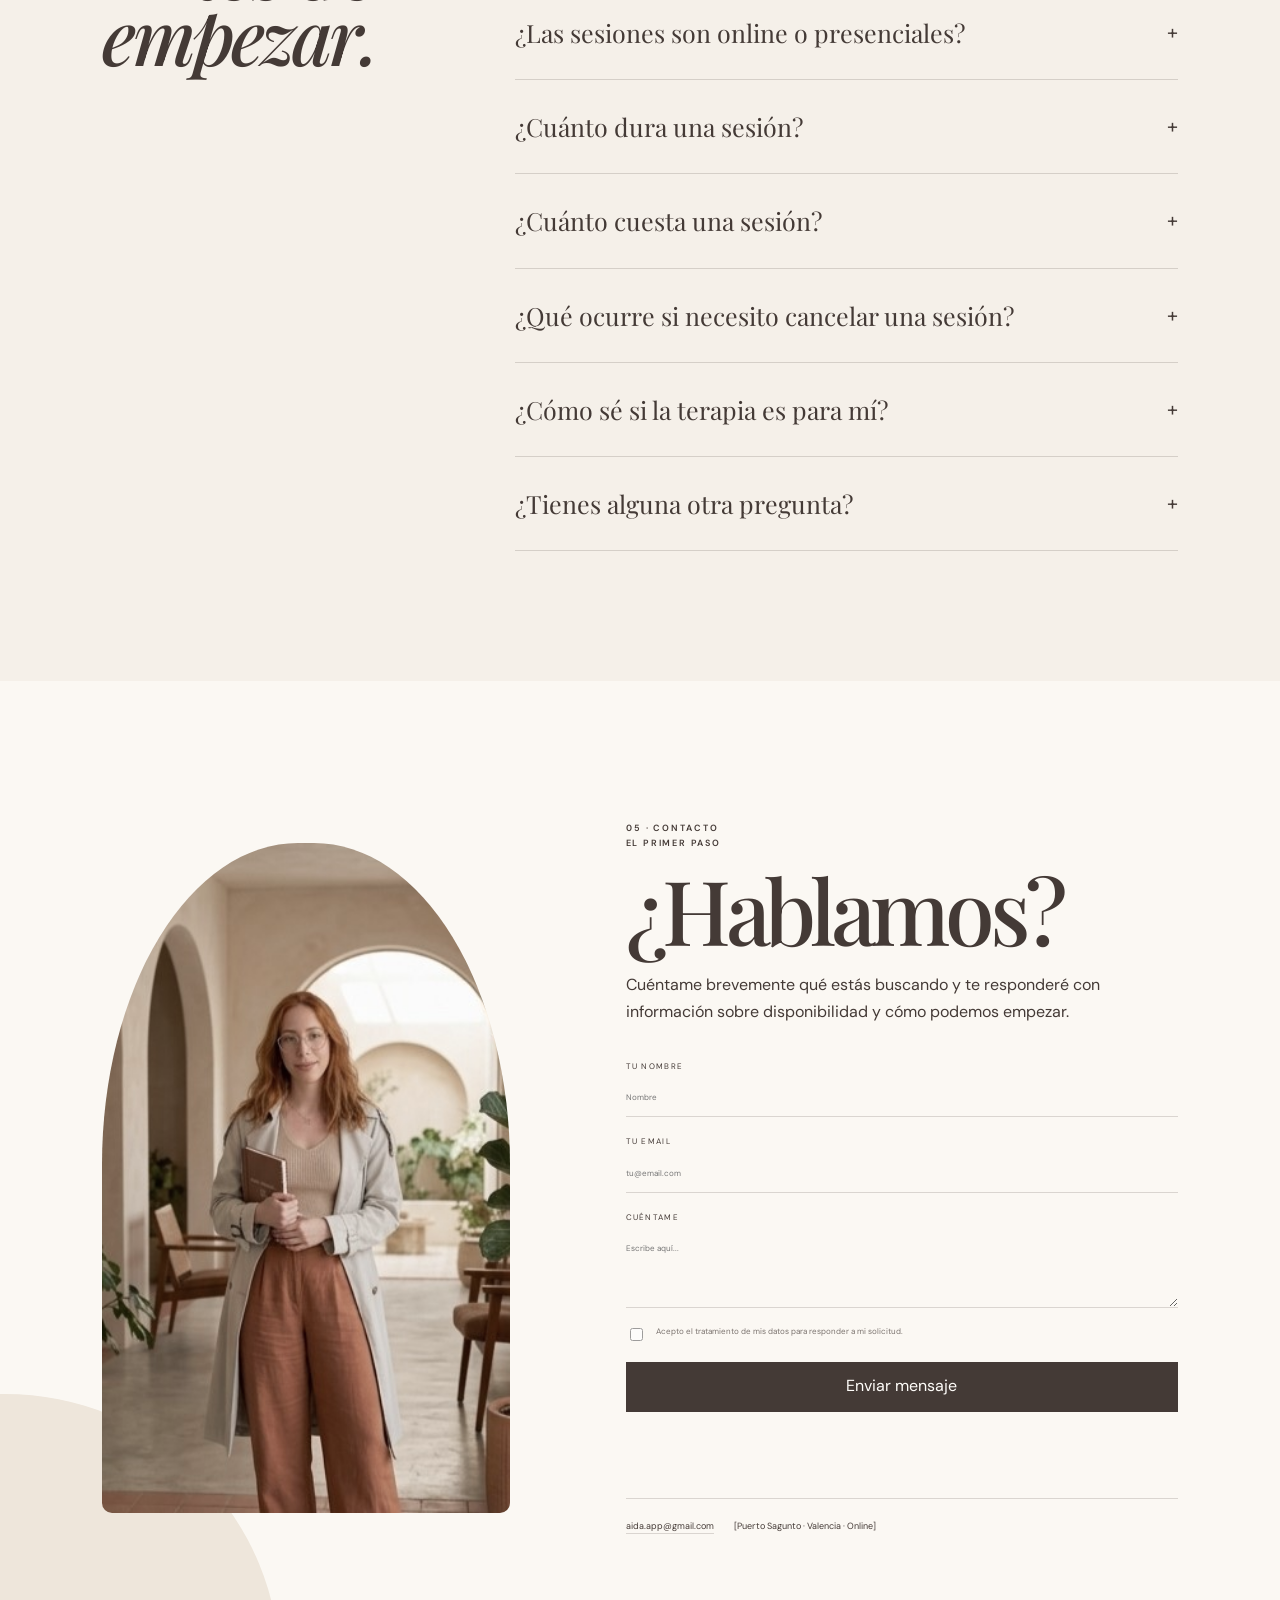
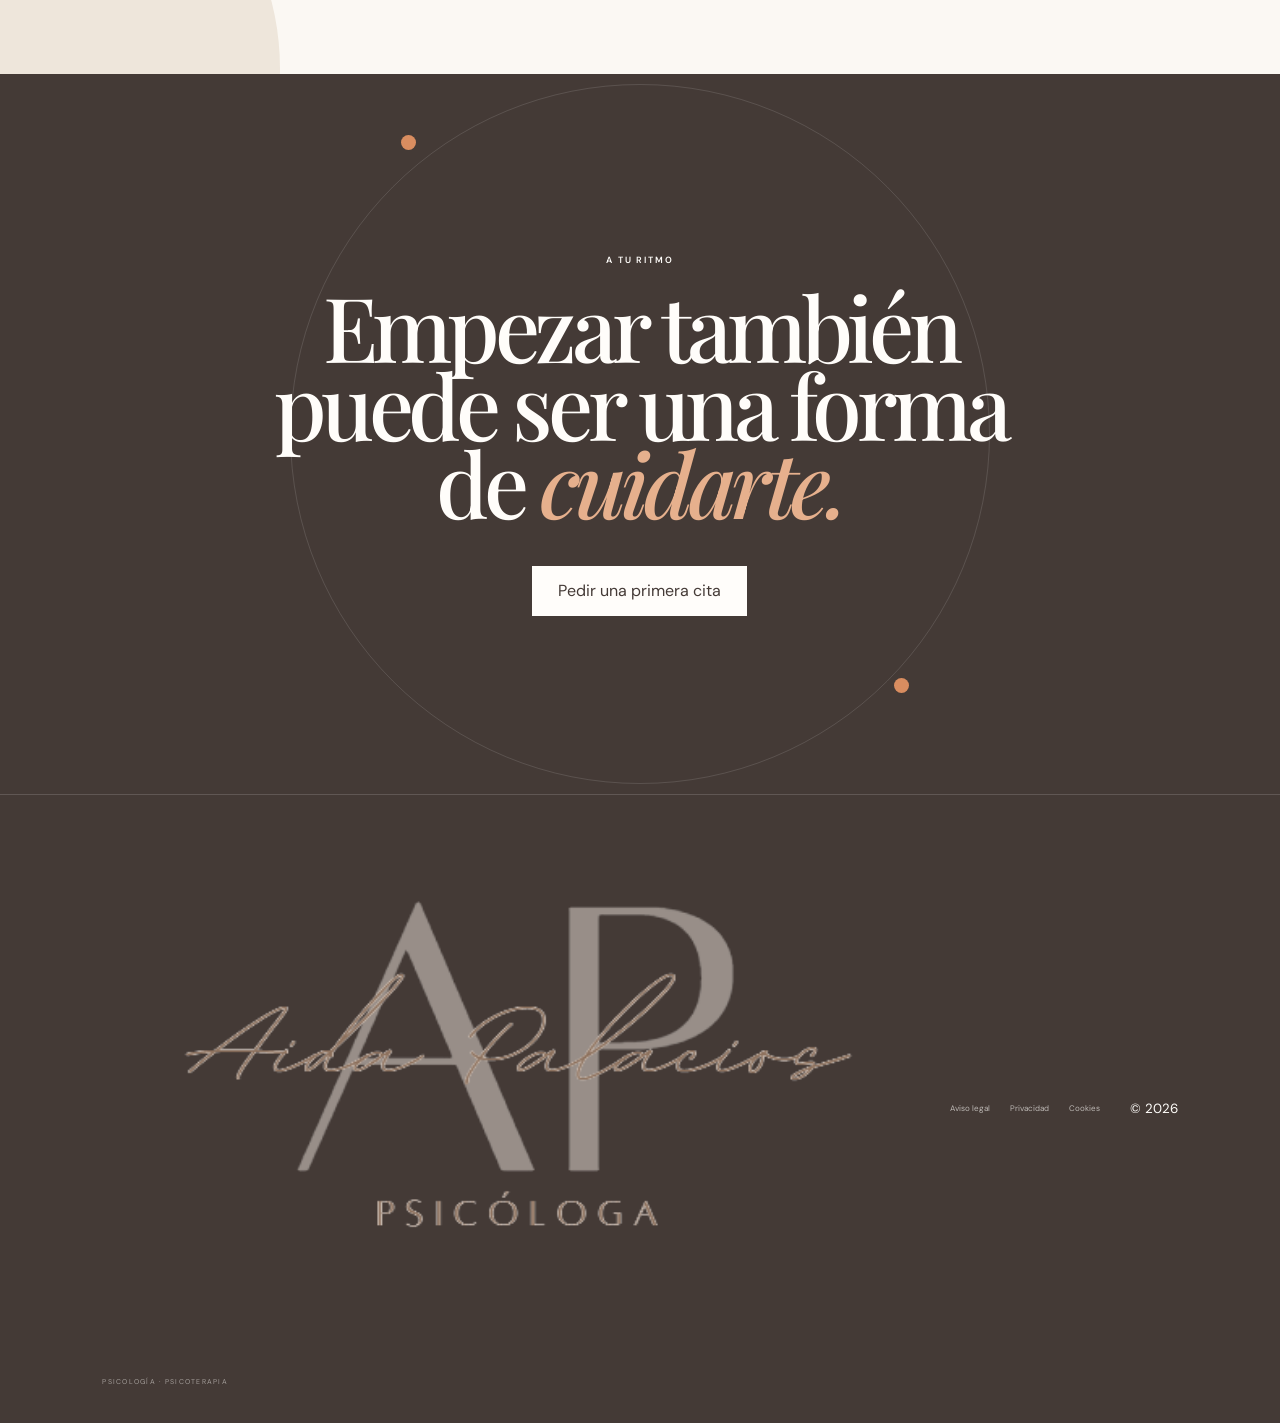
==== commit ad9b44cf: "Add class to footer logo and remove name" ====
--- a/index.html
+++ b/index.html
@@ -654,7 +654,7 @@
 
   <footer class="footer">
     <div class="footer-brand">
-       <img src="assets/logo.png" alt="Logo de psicología">
+       <img src="assets/logo.png" alt="Logo de psicología" class="footer-logo"> 
       <small>PSICOLOGÍA · PSICOTERAPIA</small>
     </div>
 
@@ -664,7 +664,7 @@
       <a href="#">Cookies</a>
     </div>
 
-    <small>© <span id="year"></span> Tu Nombre</small>
+    <small>© <span id="year"></span> 
   </footer>
 
   <script src="script.js"></script>
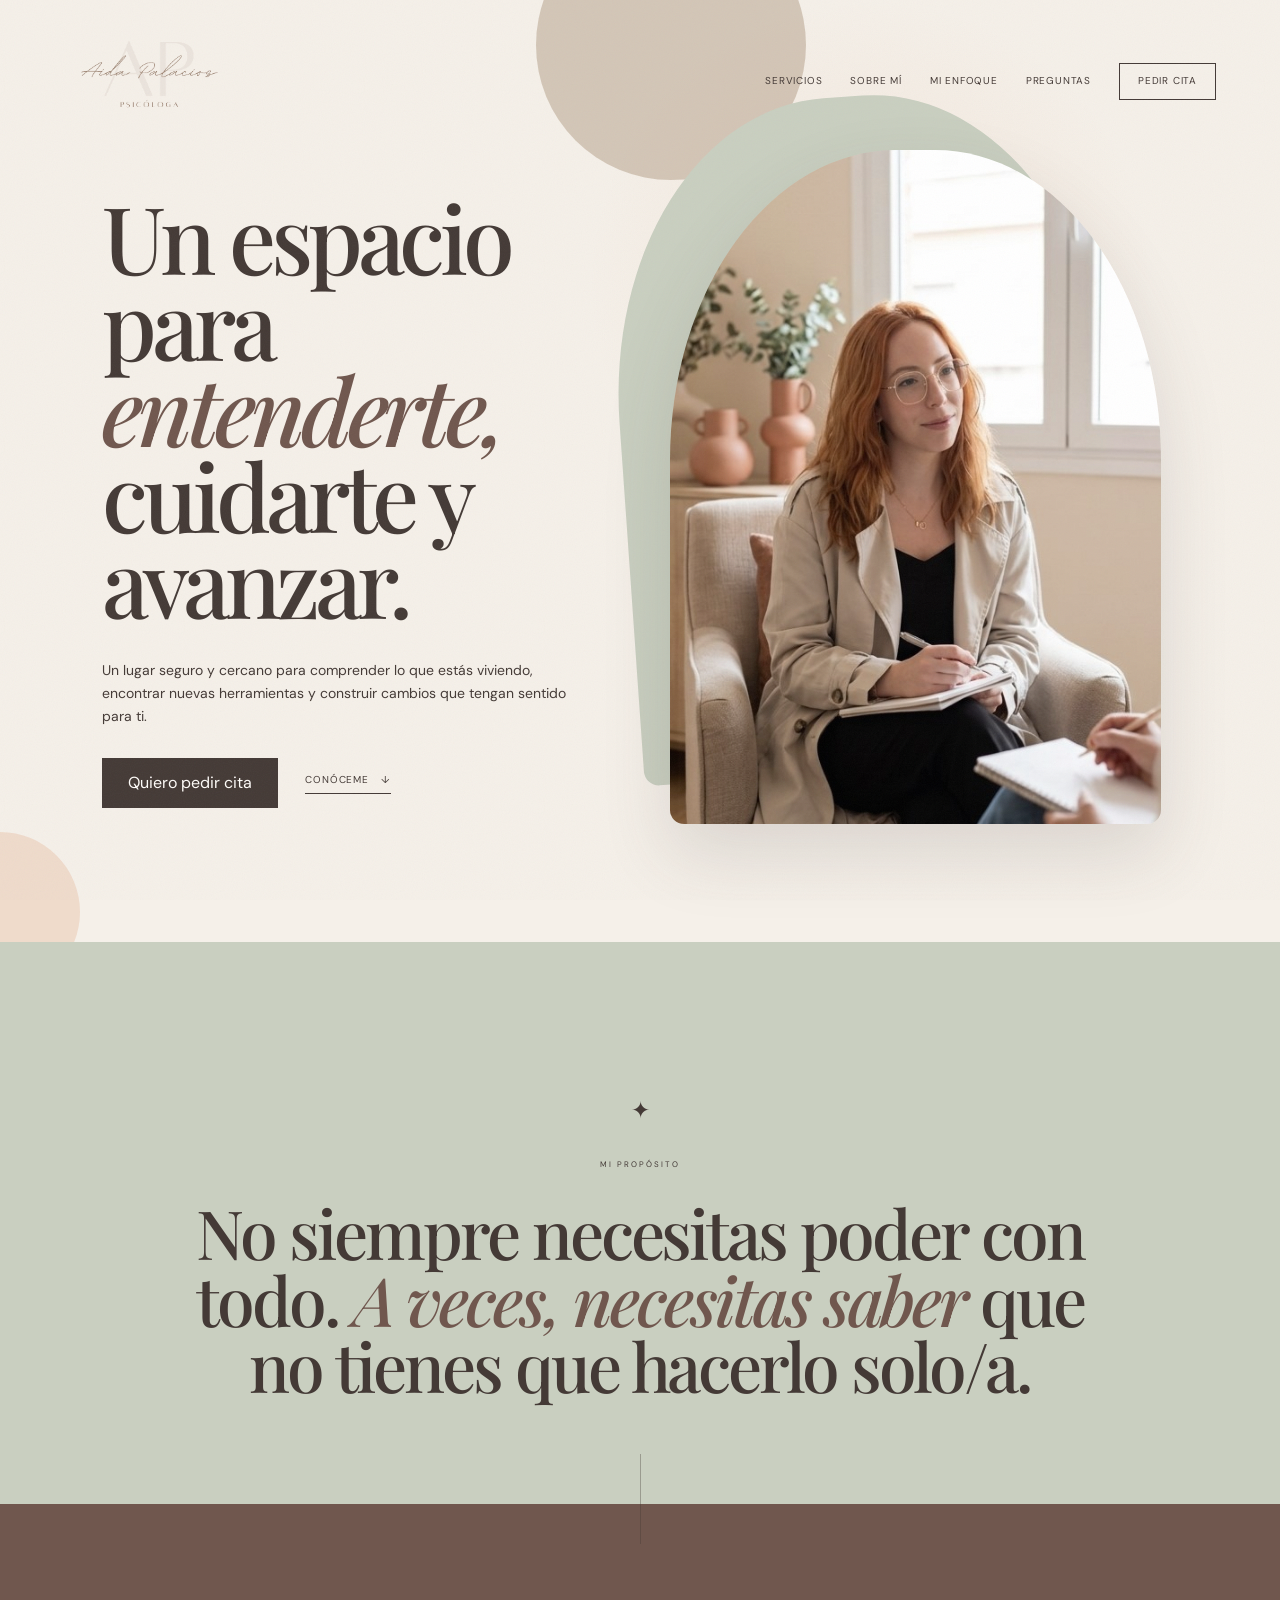
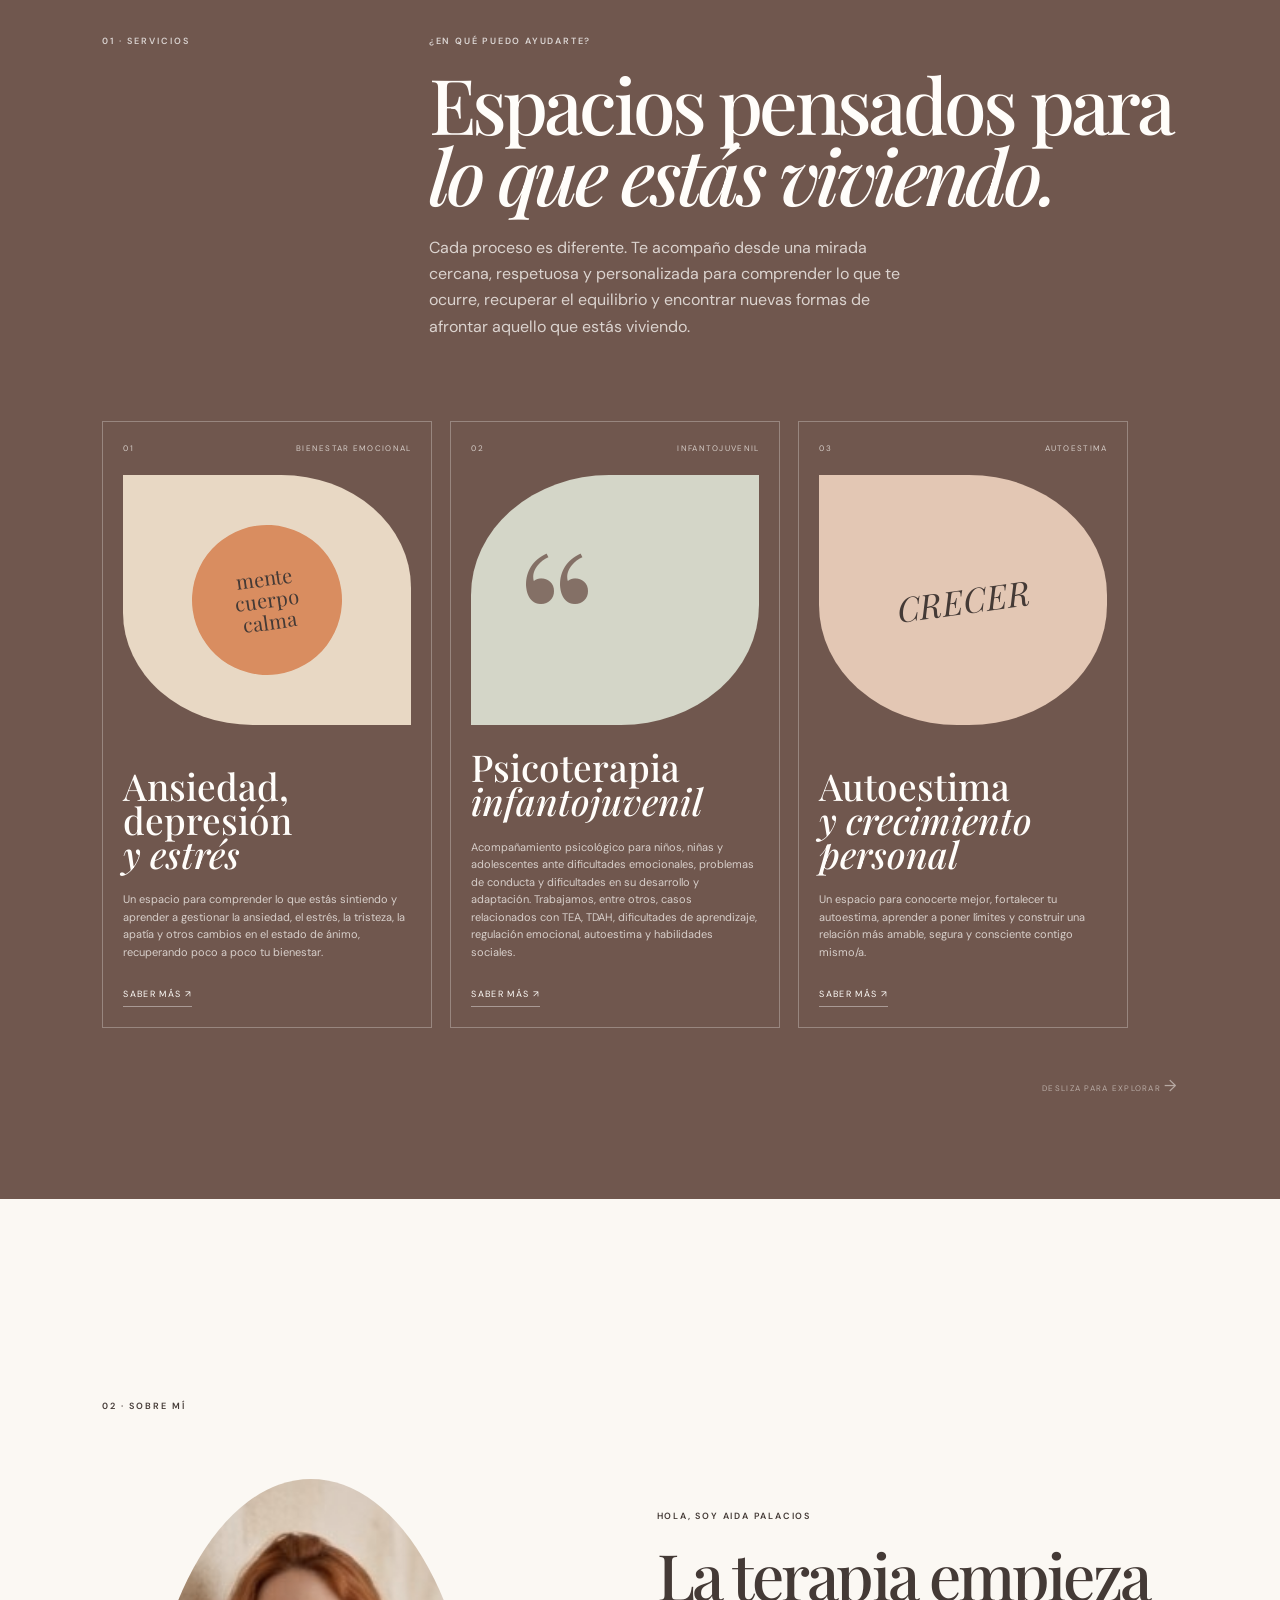
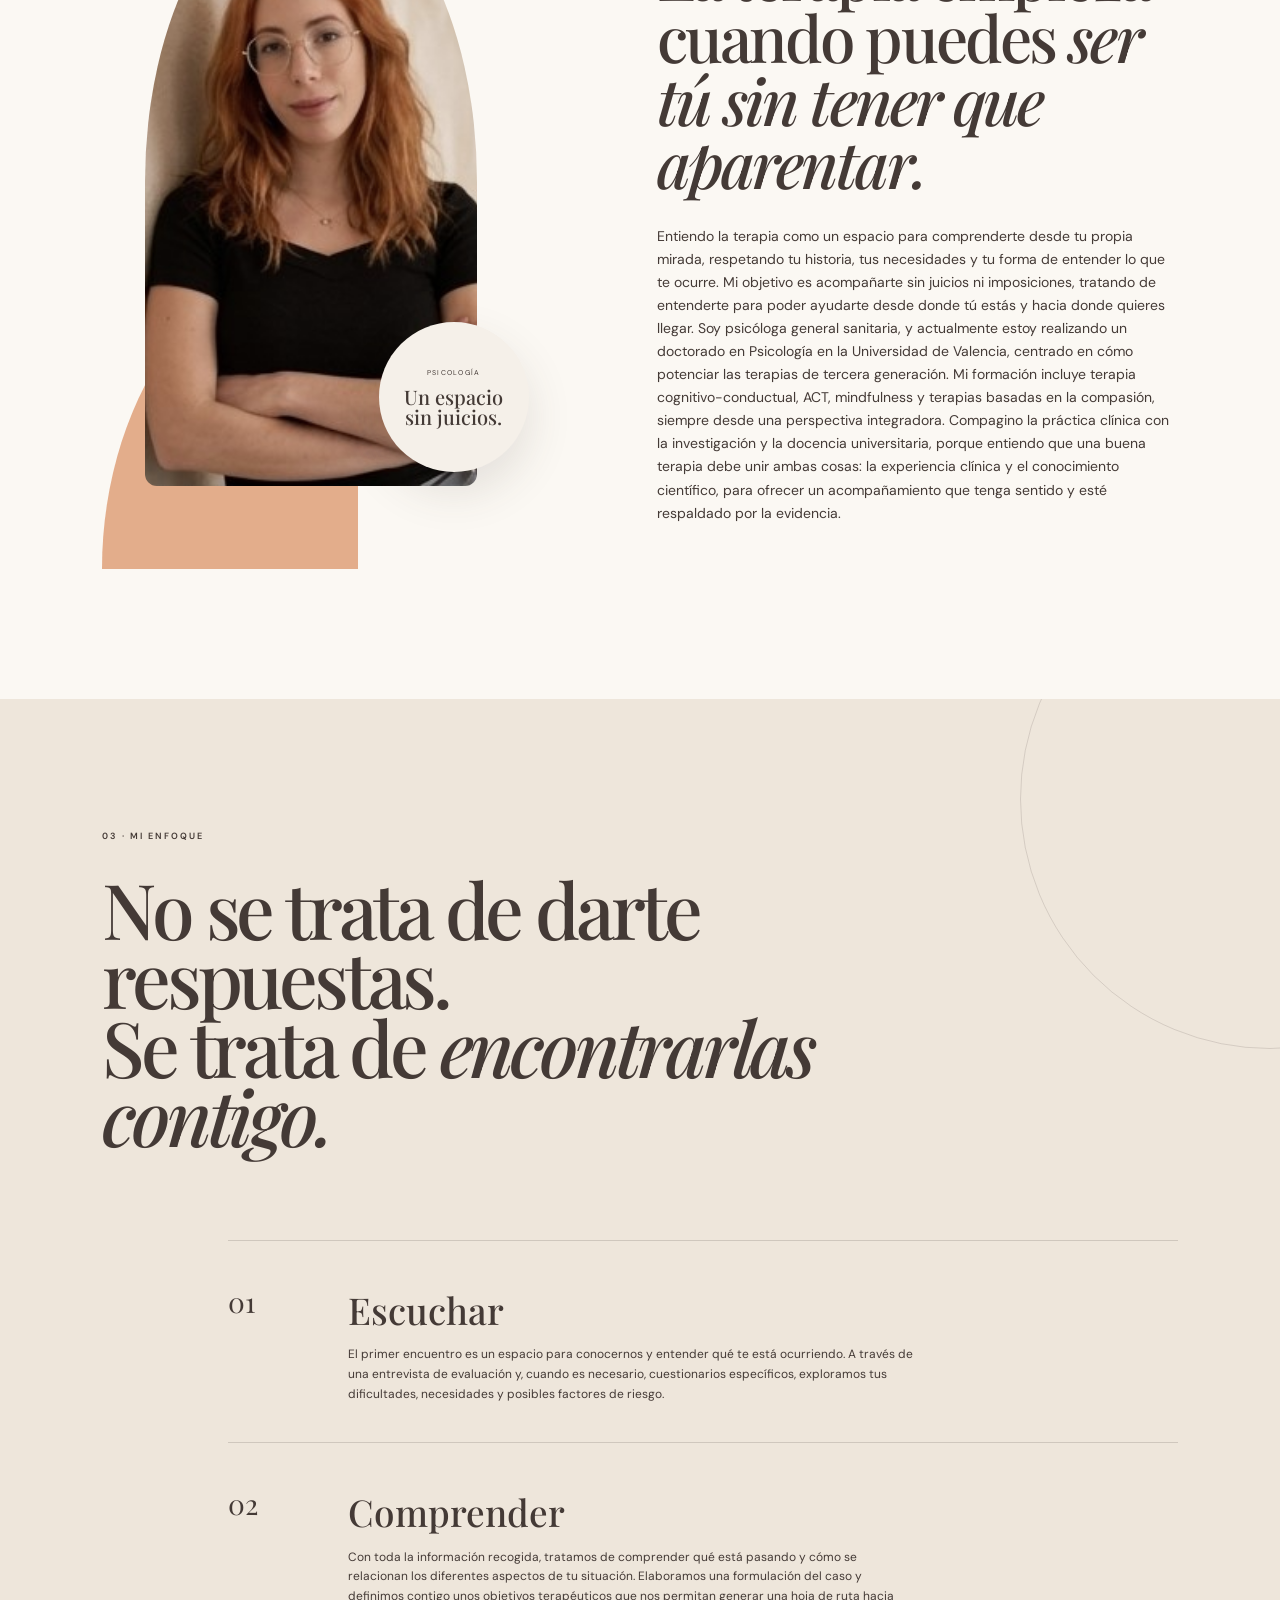
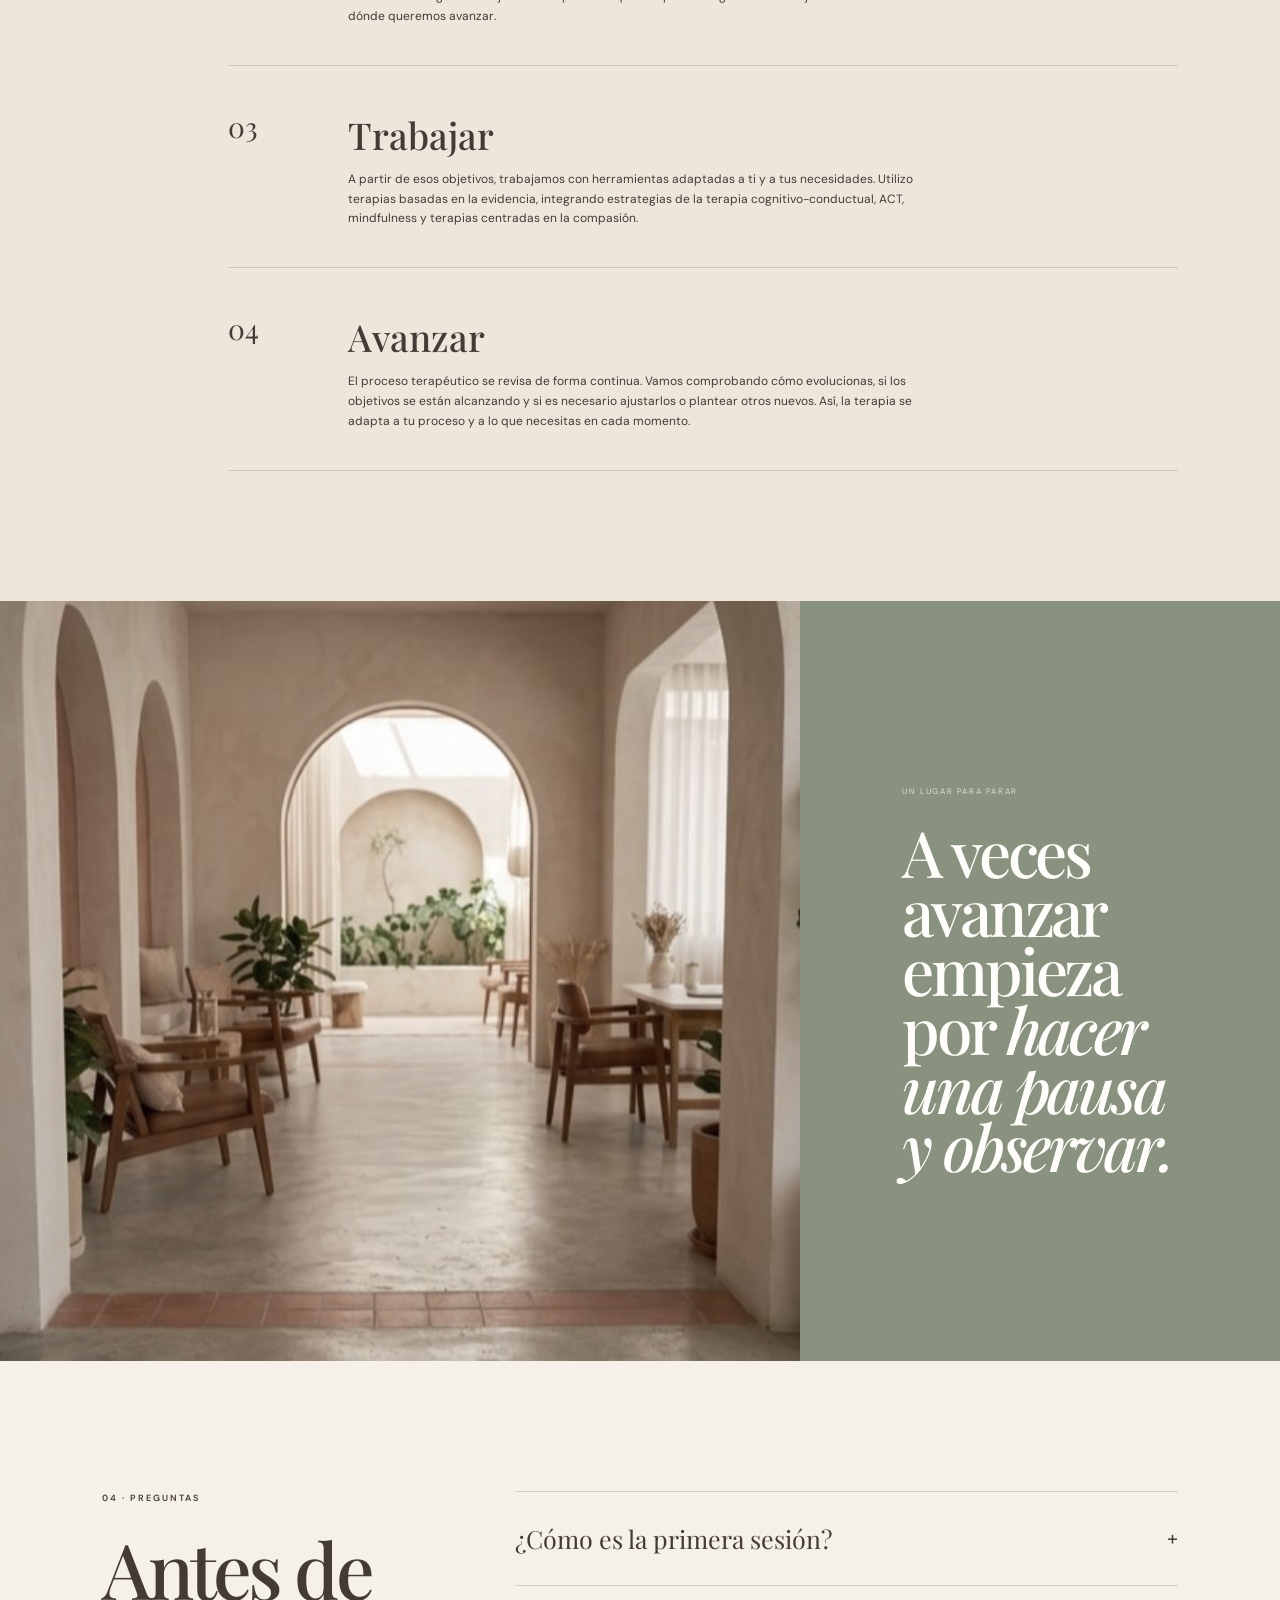
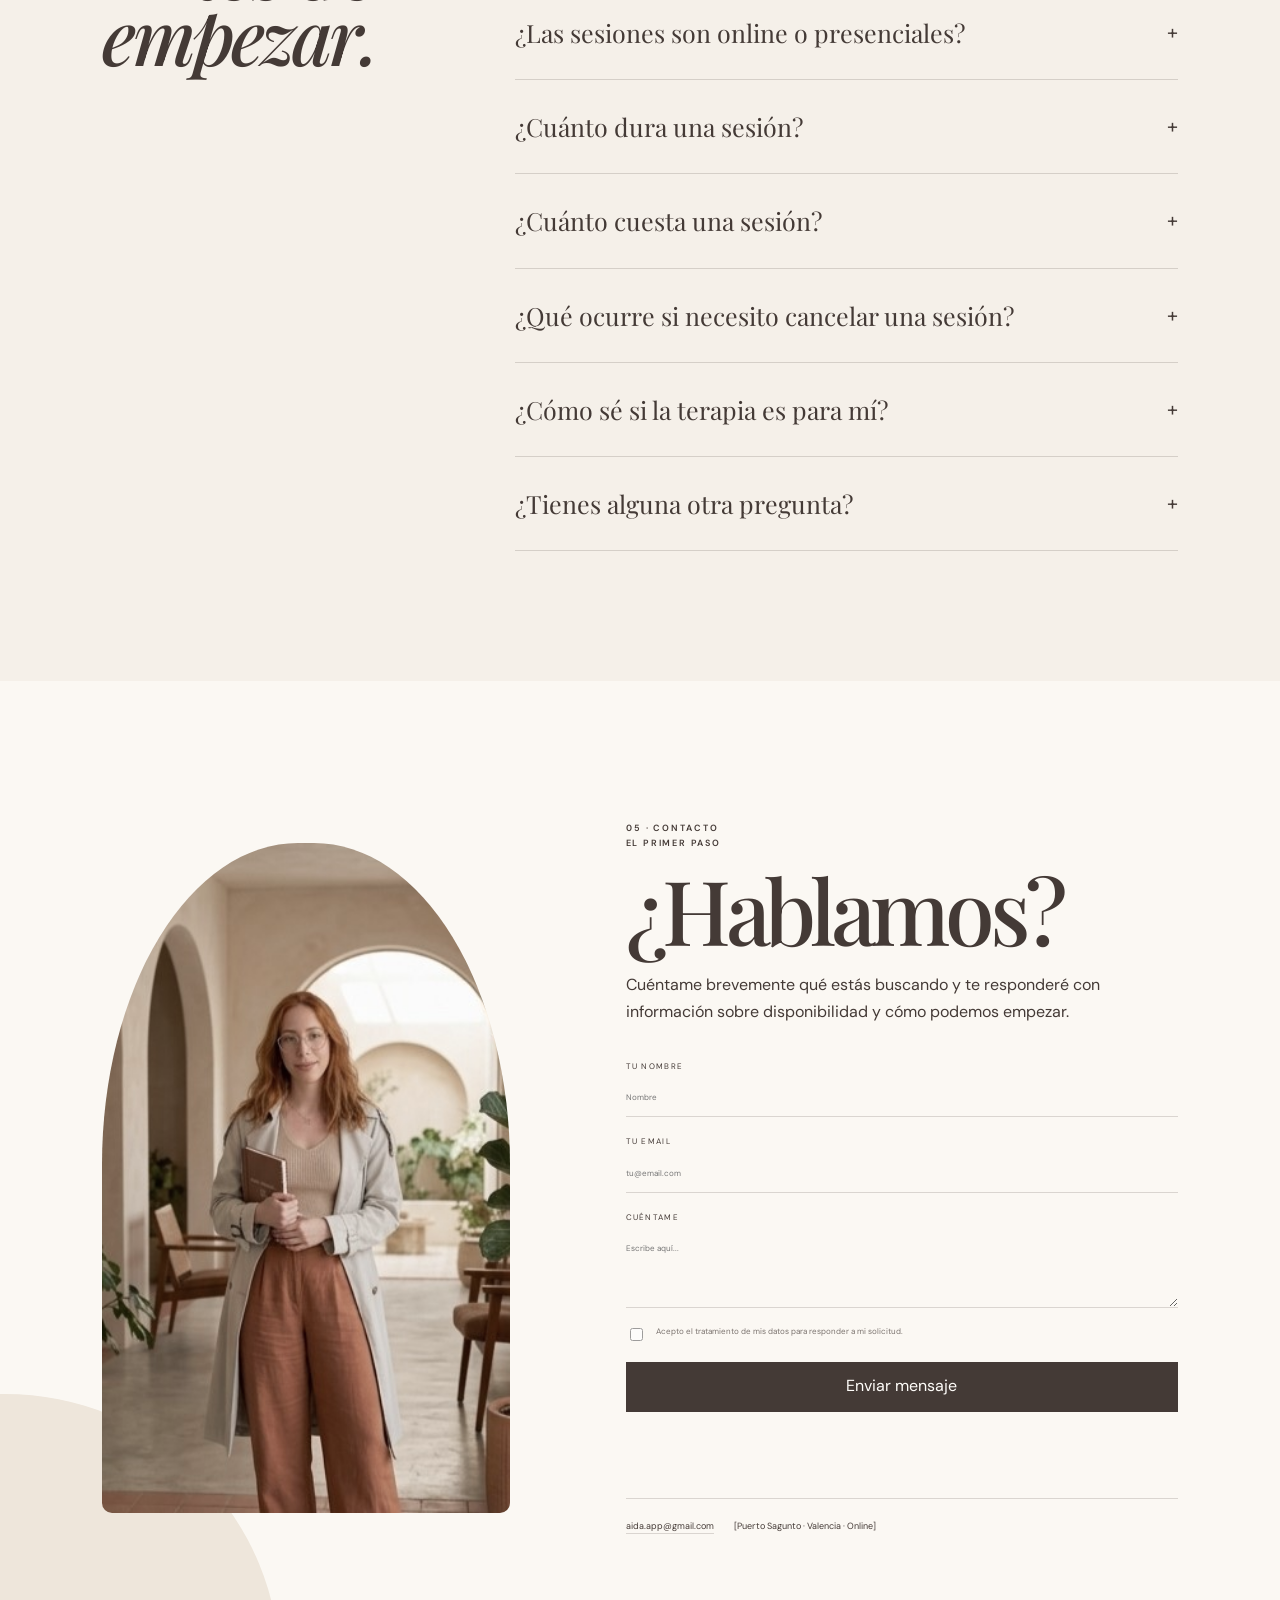
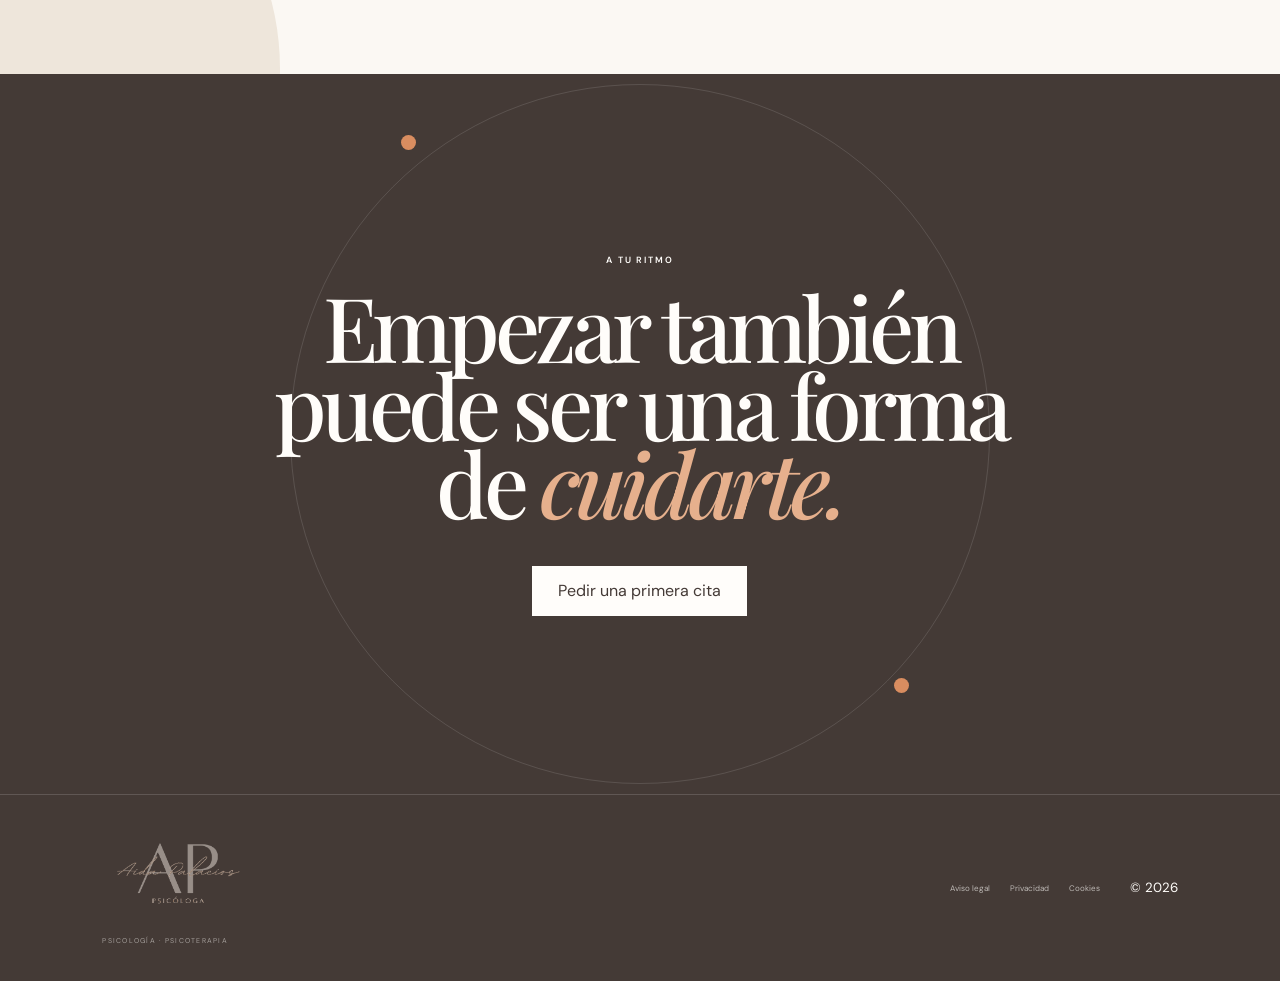
==== commit 62c66a83: "Fix duplicate hero-arch div in index.html" ====
--- a/index.html
+++ b/index.html
@@ -69,8 +69,9 @@
       </div>
 
       <div class="hero-visual reveal delay-1">
+        <div class="hero-arch"></div>
         <div class="hero-photo-wrap">
-          <div class="hero-arch"></div>
+          
           <img
             src="assets/7.jpg"
             alt="Fotografía de ejemplo de una consulta de psicología"
--- a/style.css
+++ b/style.css
@@ -1341,7 +1341,11 @@
   font-size: 8px;
   opacity: .65;
 }
-
+.footer-logo {
+  width: 50%;
+  max-width: 150px;
+  height: auto;
+}
 /* =========================
    TABLET
 ========================= */
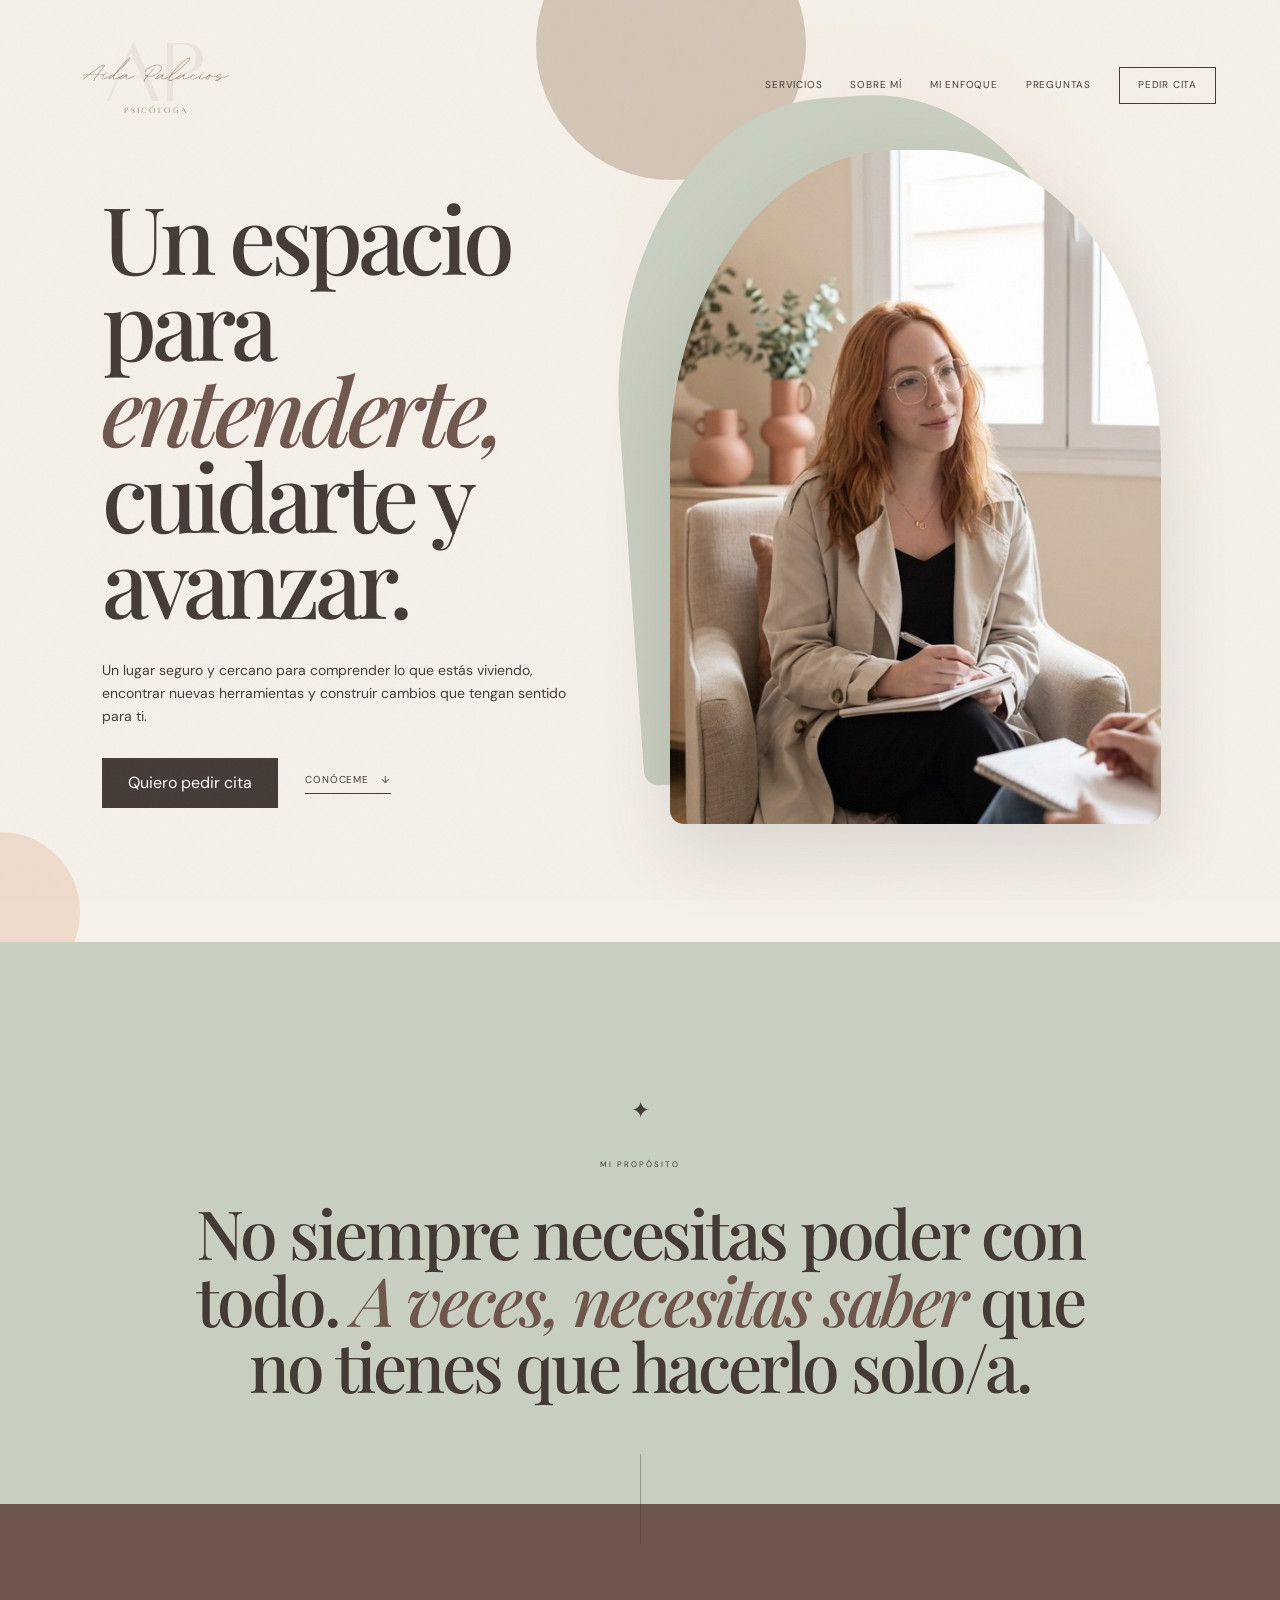
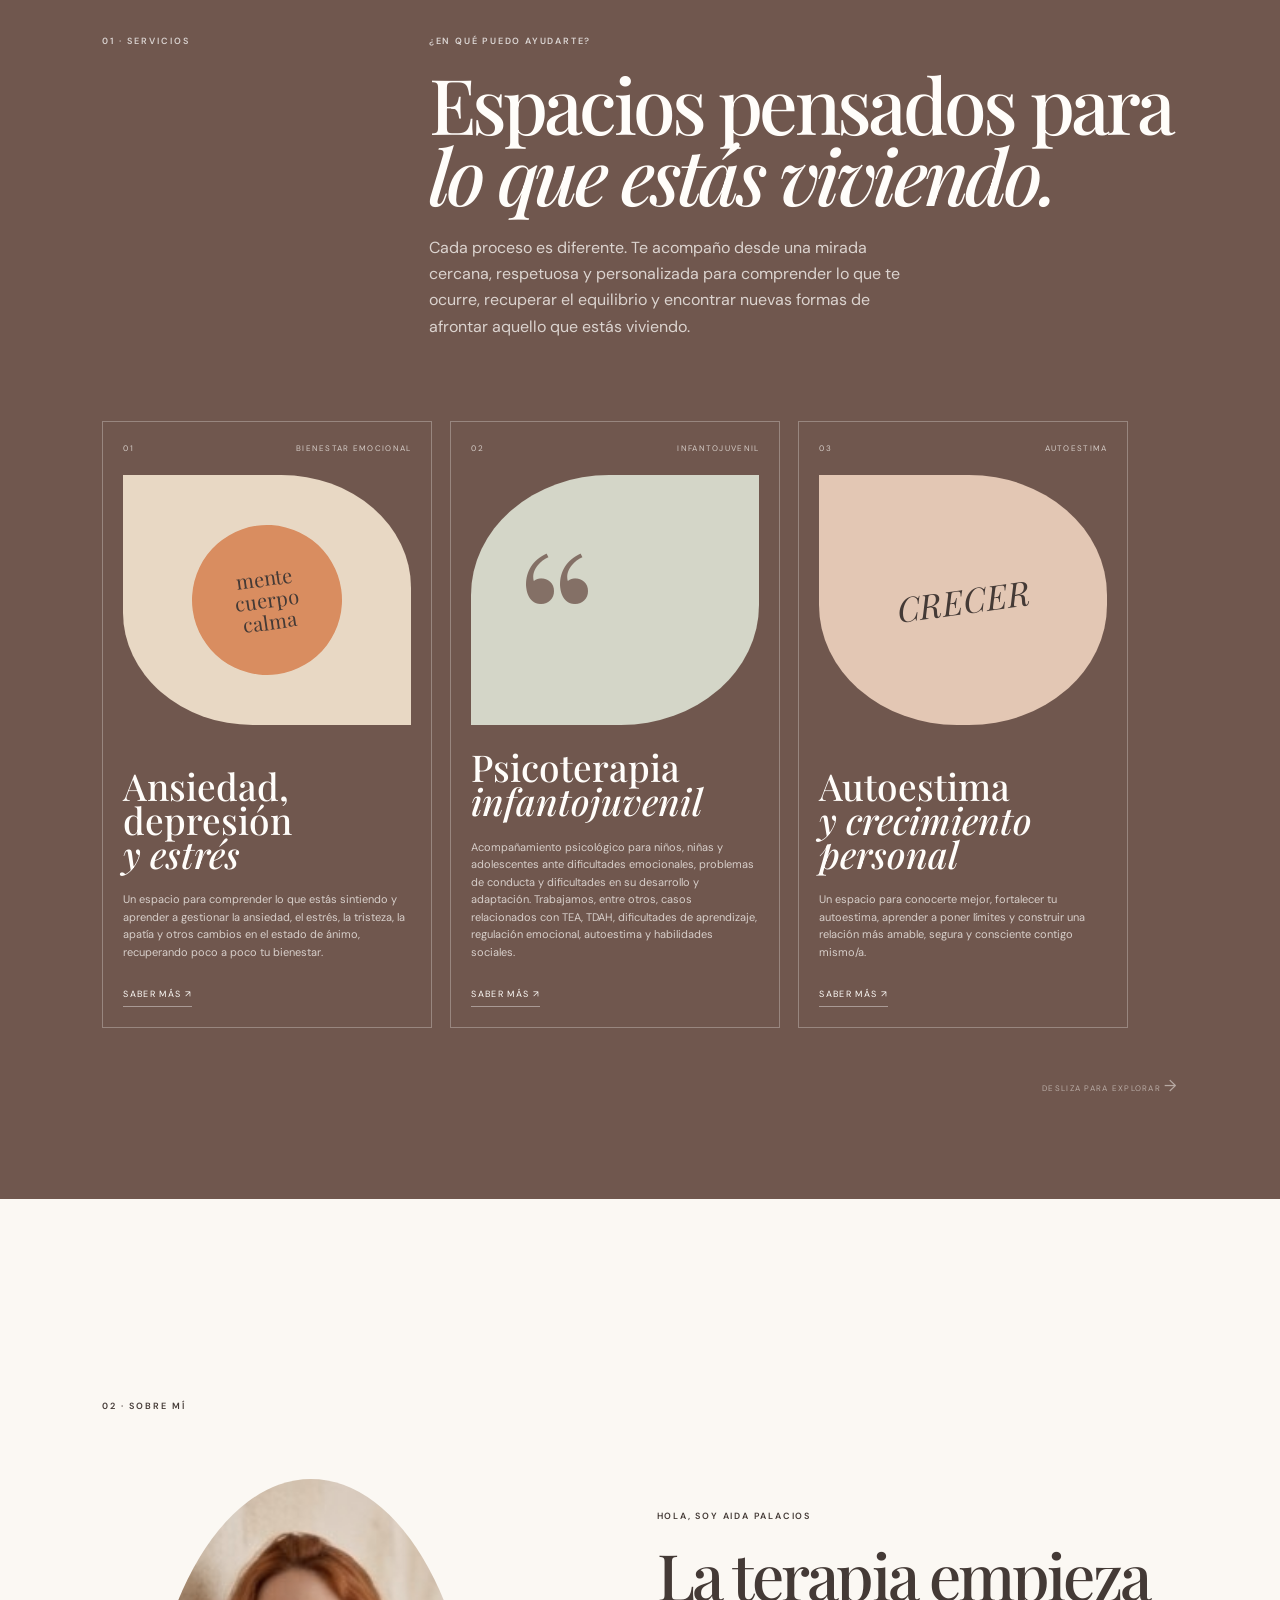
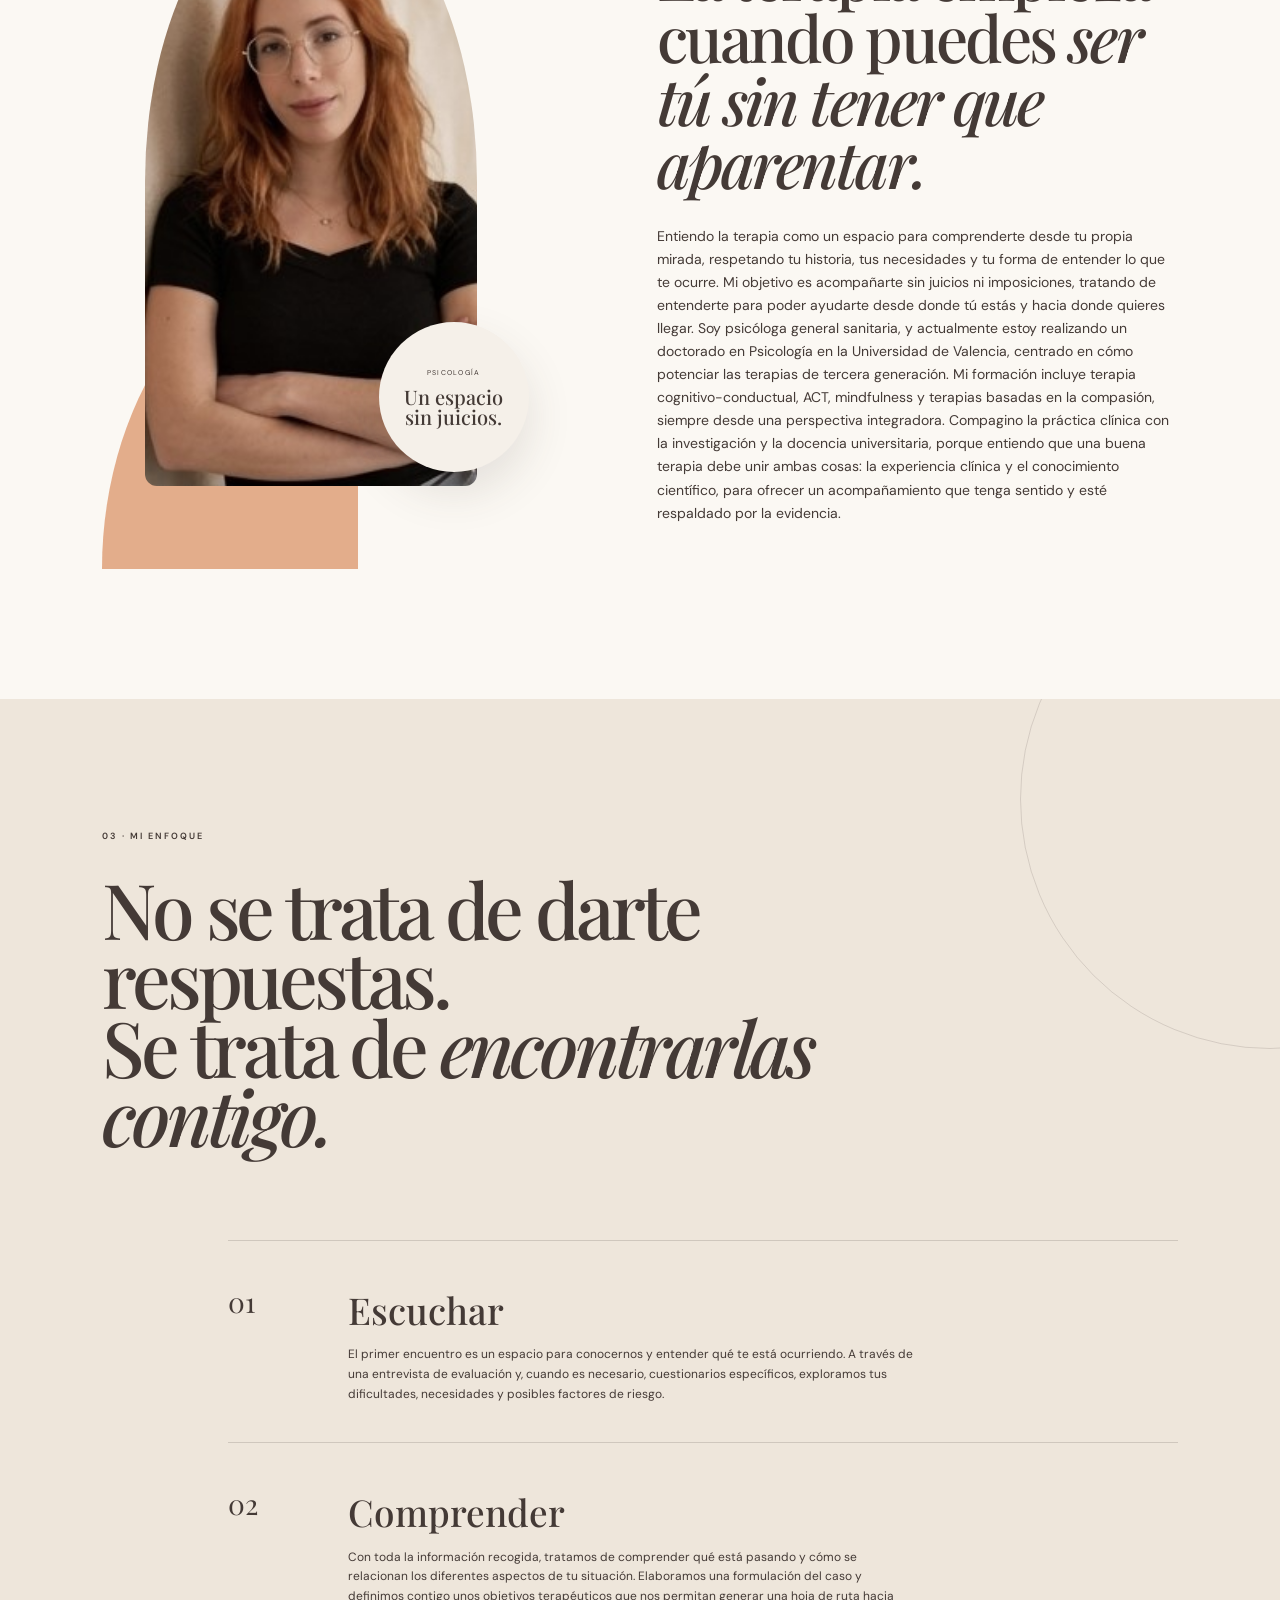
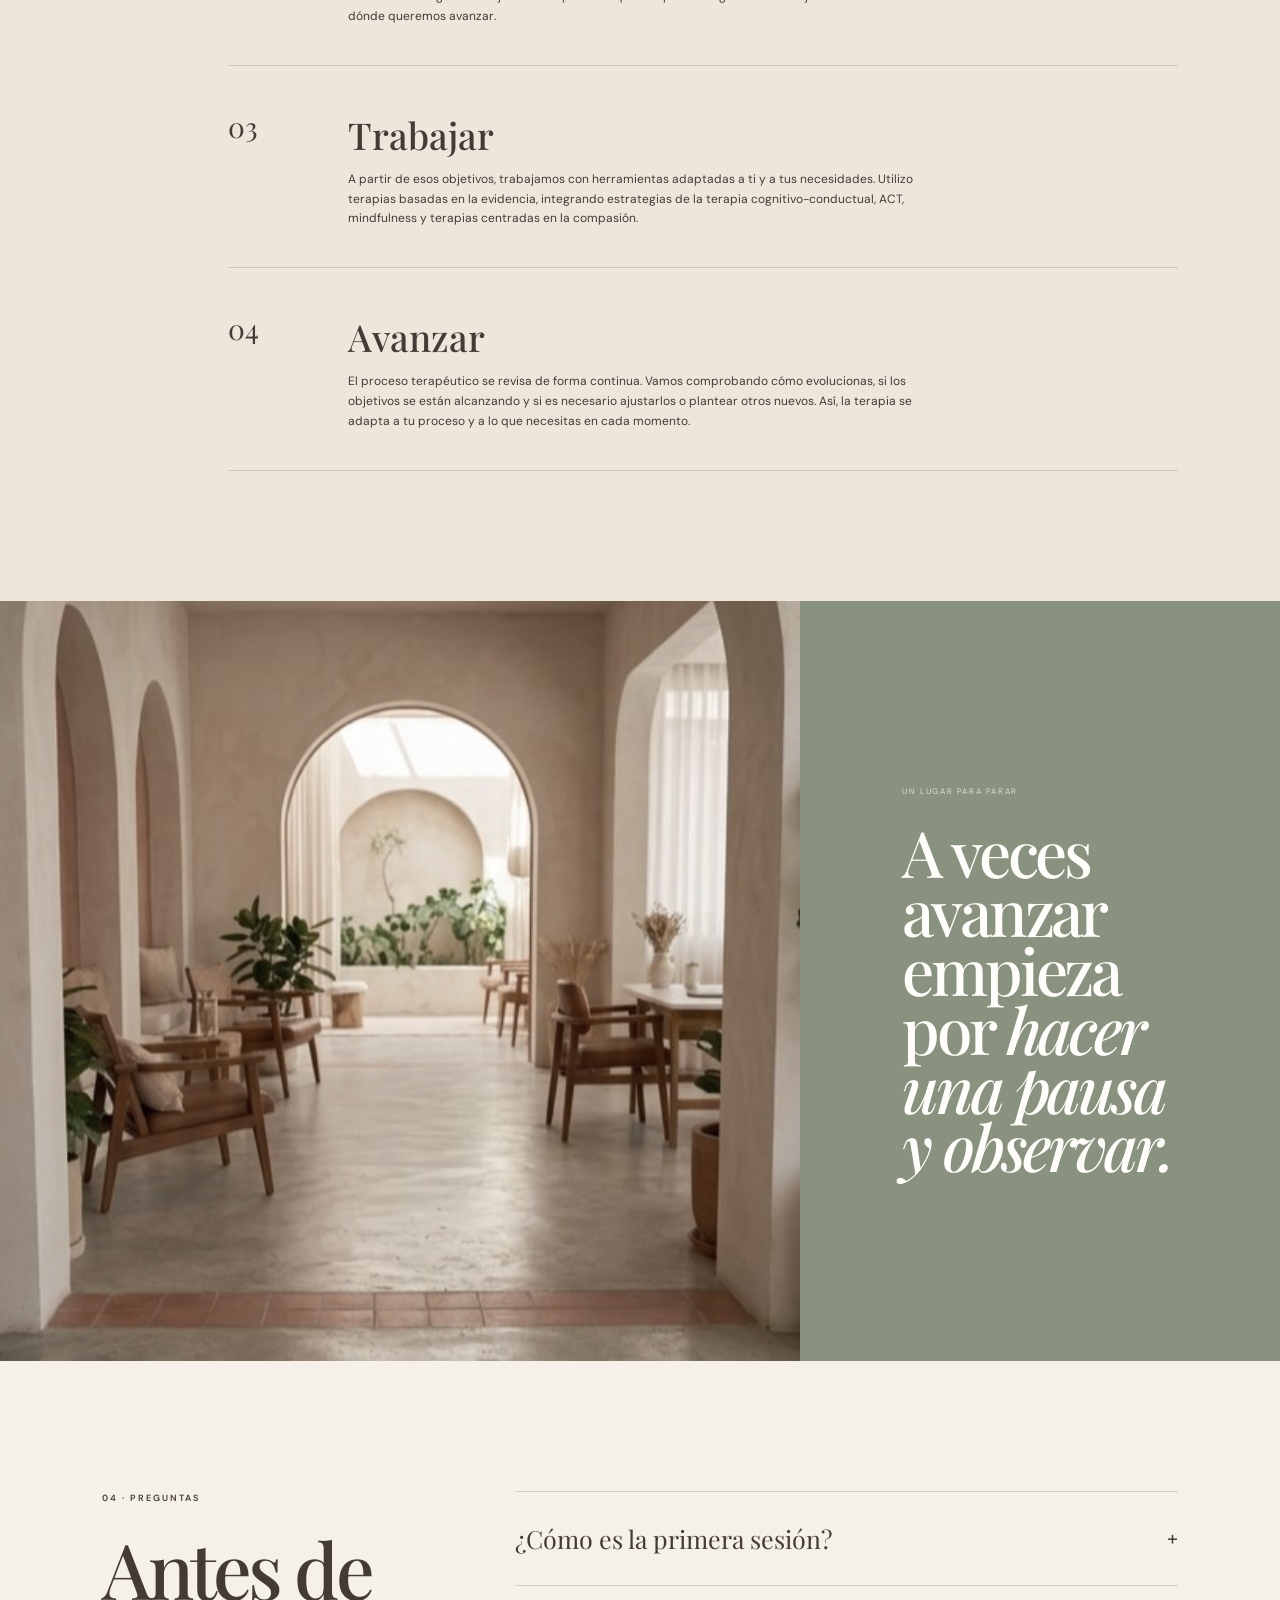
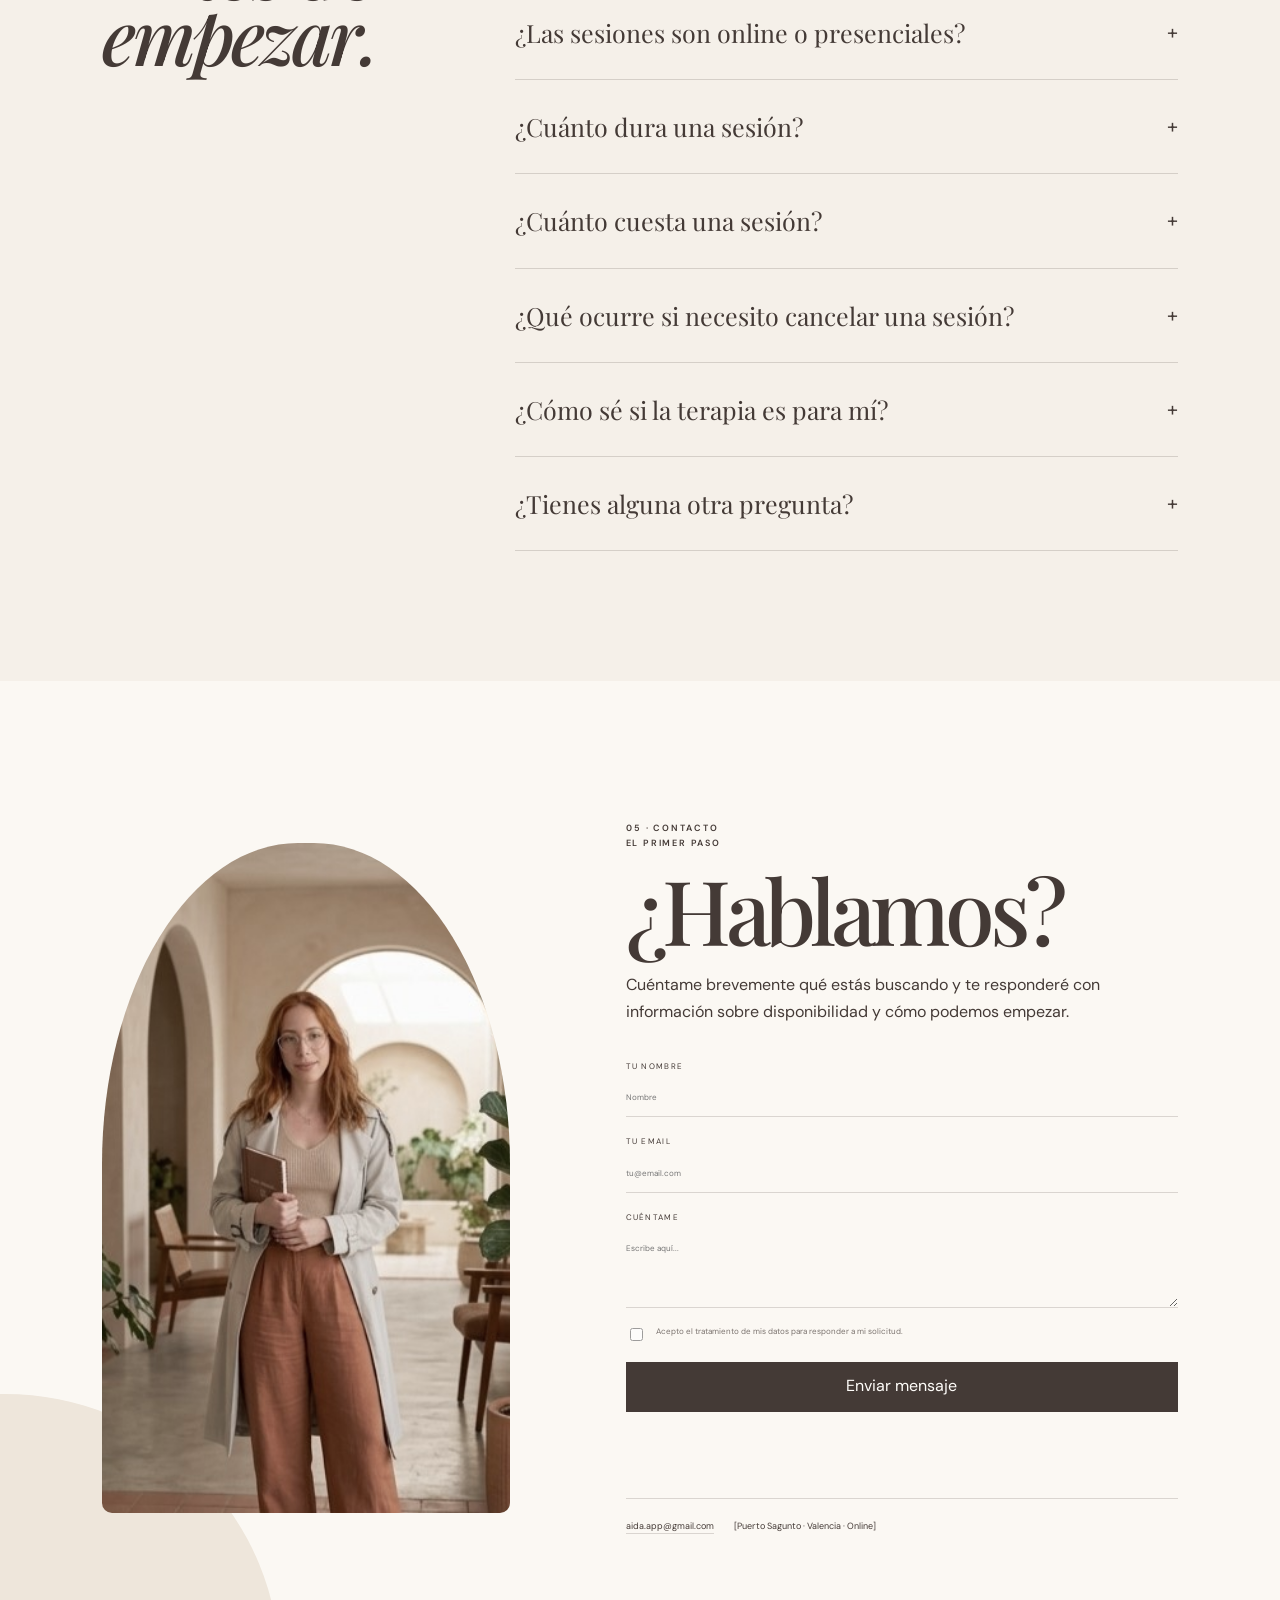
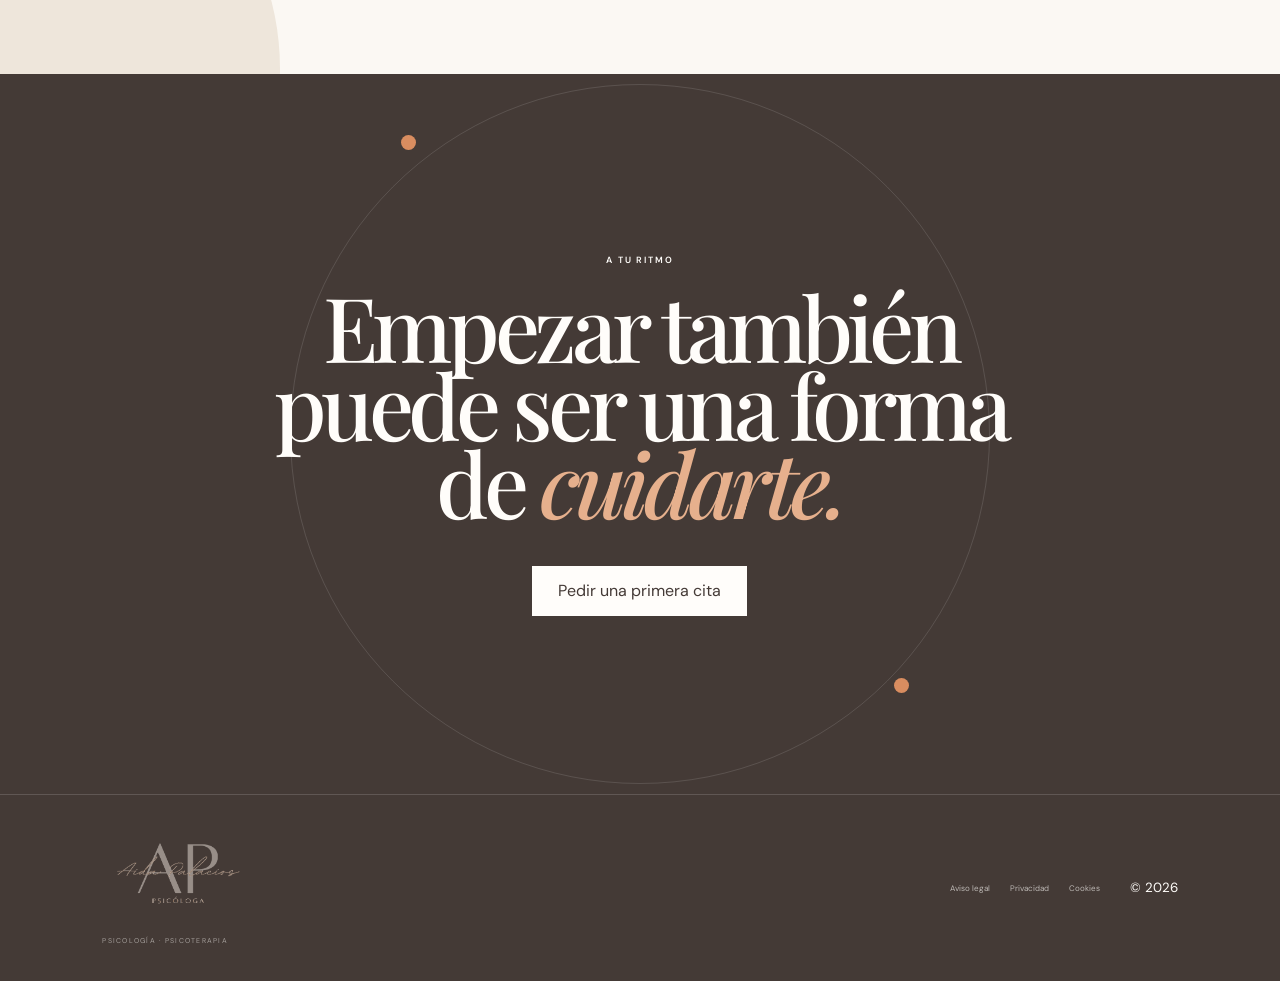
==== commit e954b187: "Fix privacy checkbox input attributes" ====
--- a/index.html
+++ b/index.html
@@ -624,7 +624,7 @@
           </label>
 
           <label class="privacy-check">
-            <input type="checkbox" required>
+            <input type="checkbox" name="privacy" value="accepted" required>
             <span>Acepto el tratamiento de mis datos para responder a mi solicitud.</span>
           </label>
 
--- a/style.css
+++ b/style.css
@@ -96,7 +96,7 @@
 }
 
 .logo img {
-  width: 168px;
+  width: 180px;
   height: auto;
   object-fit: contain;
   display: block;
@@ -303,7 +303,7 @@
   background: var(--sage);
   transform: translate(-10%, -8%) rotate(-4deg);
   border-radius: 46% 46% 15px 15px;
-  z-index: 1;
+
 }
 
 .photo-label {
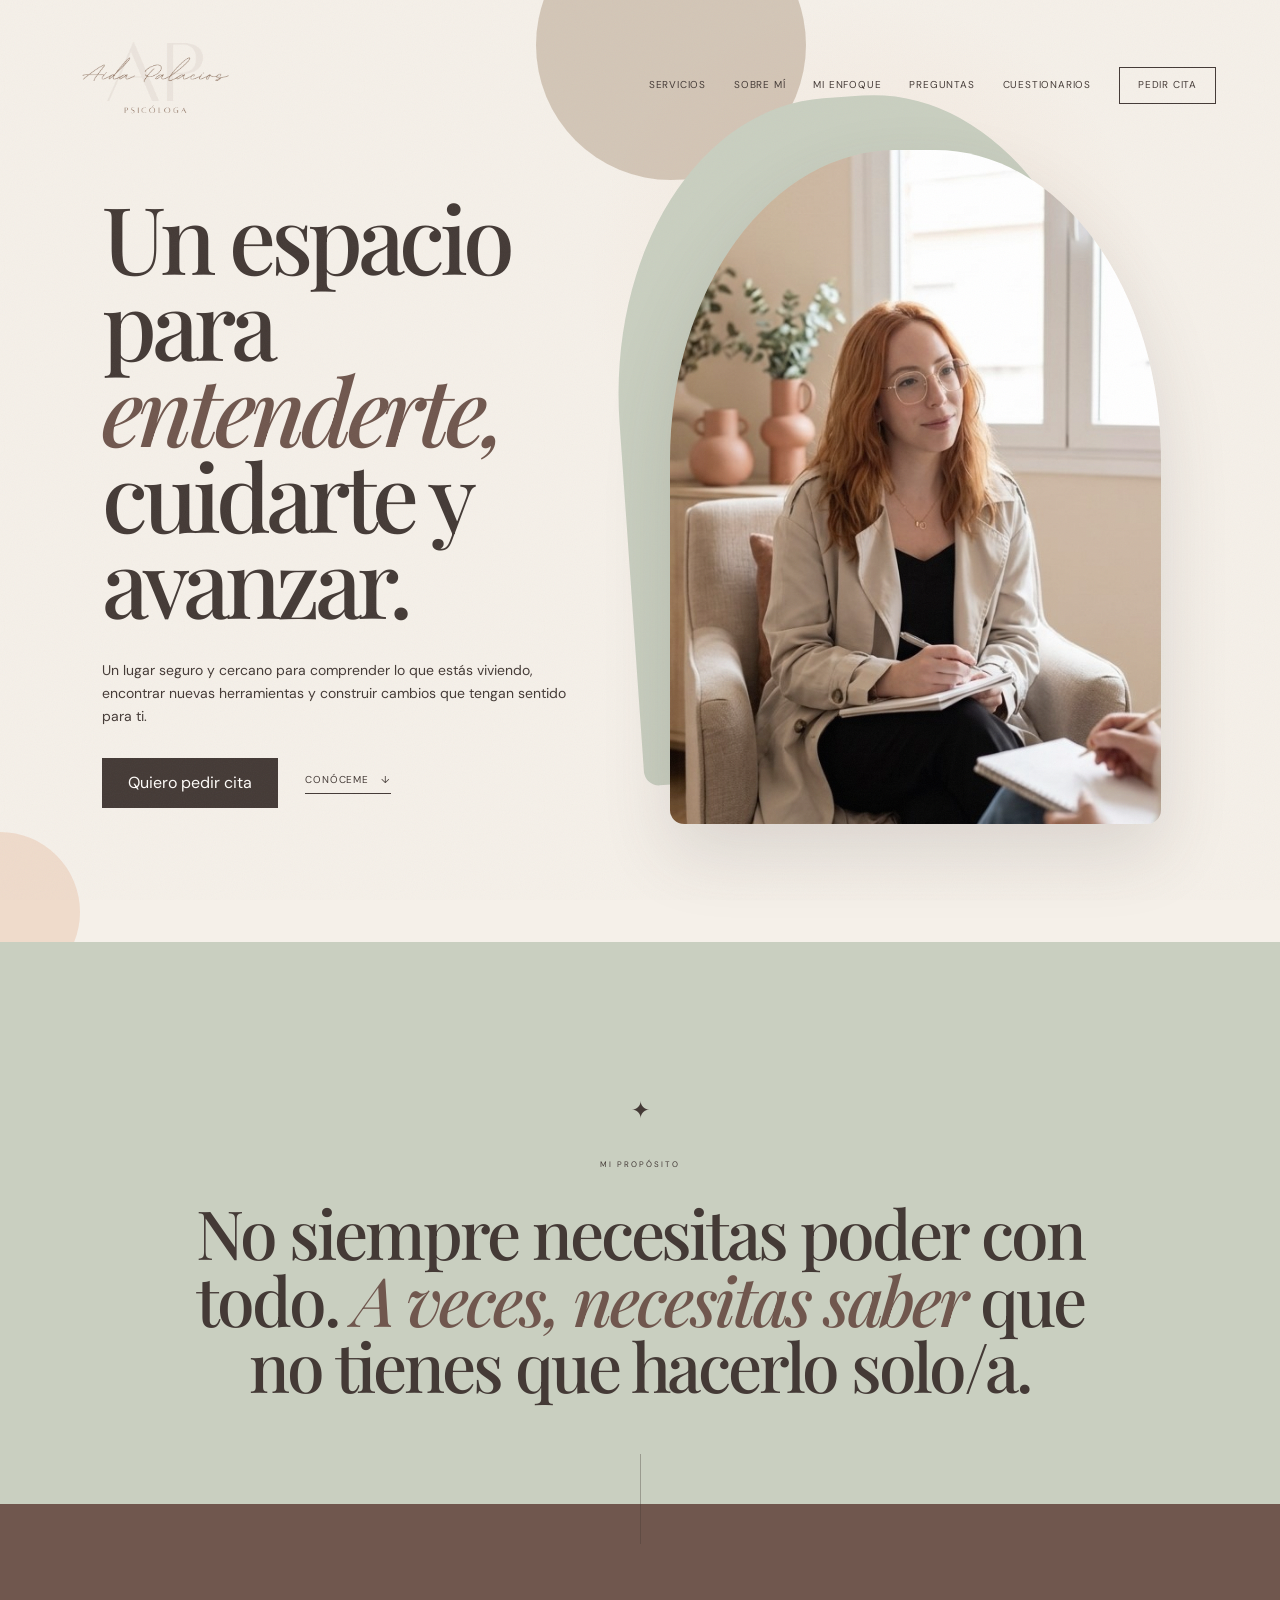
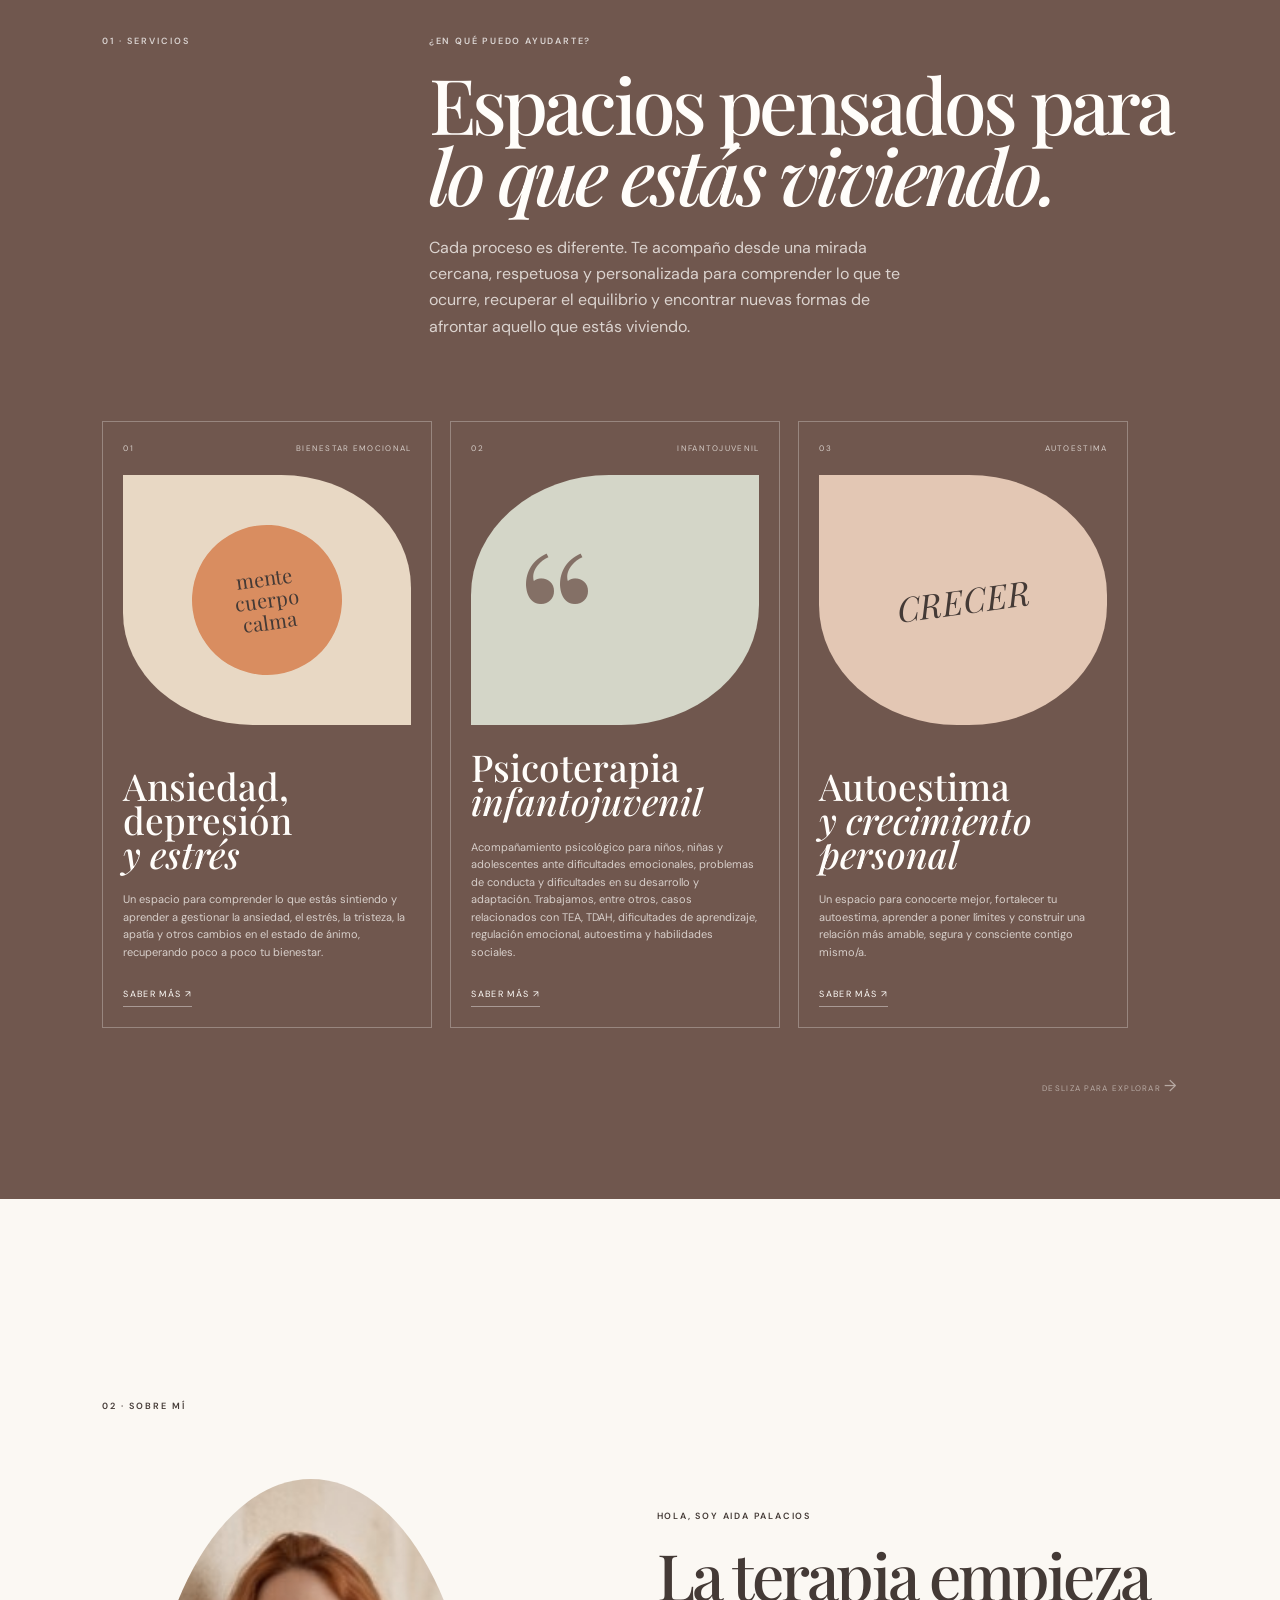
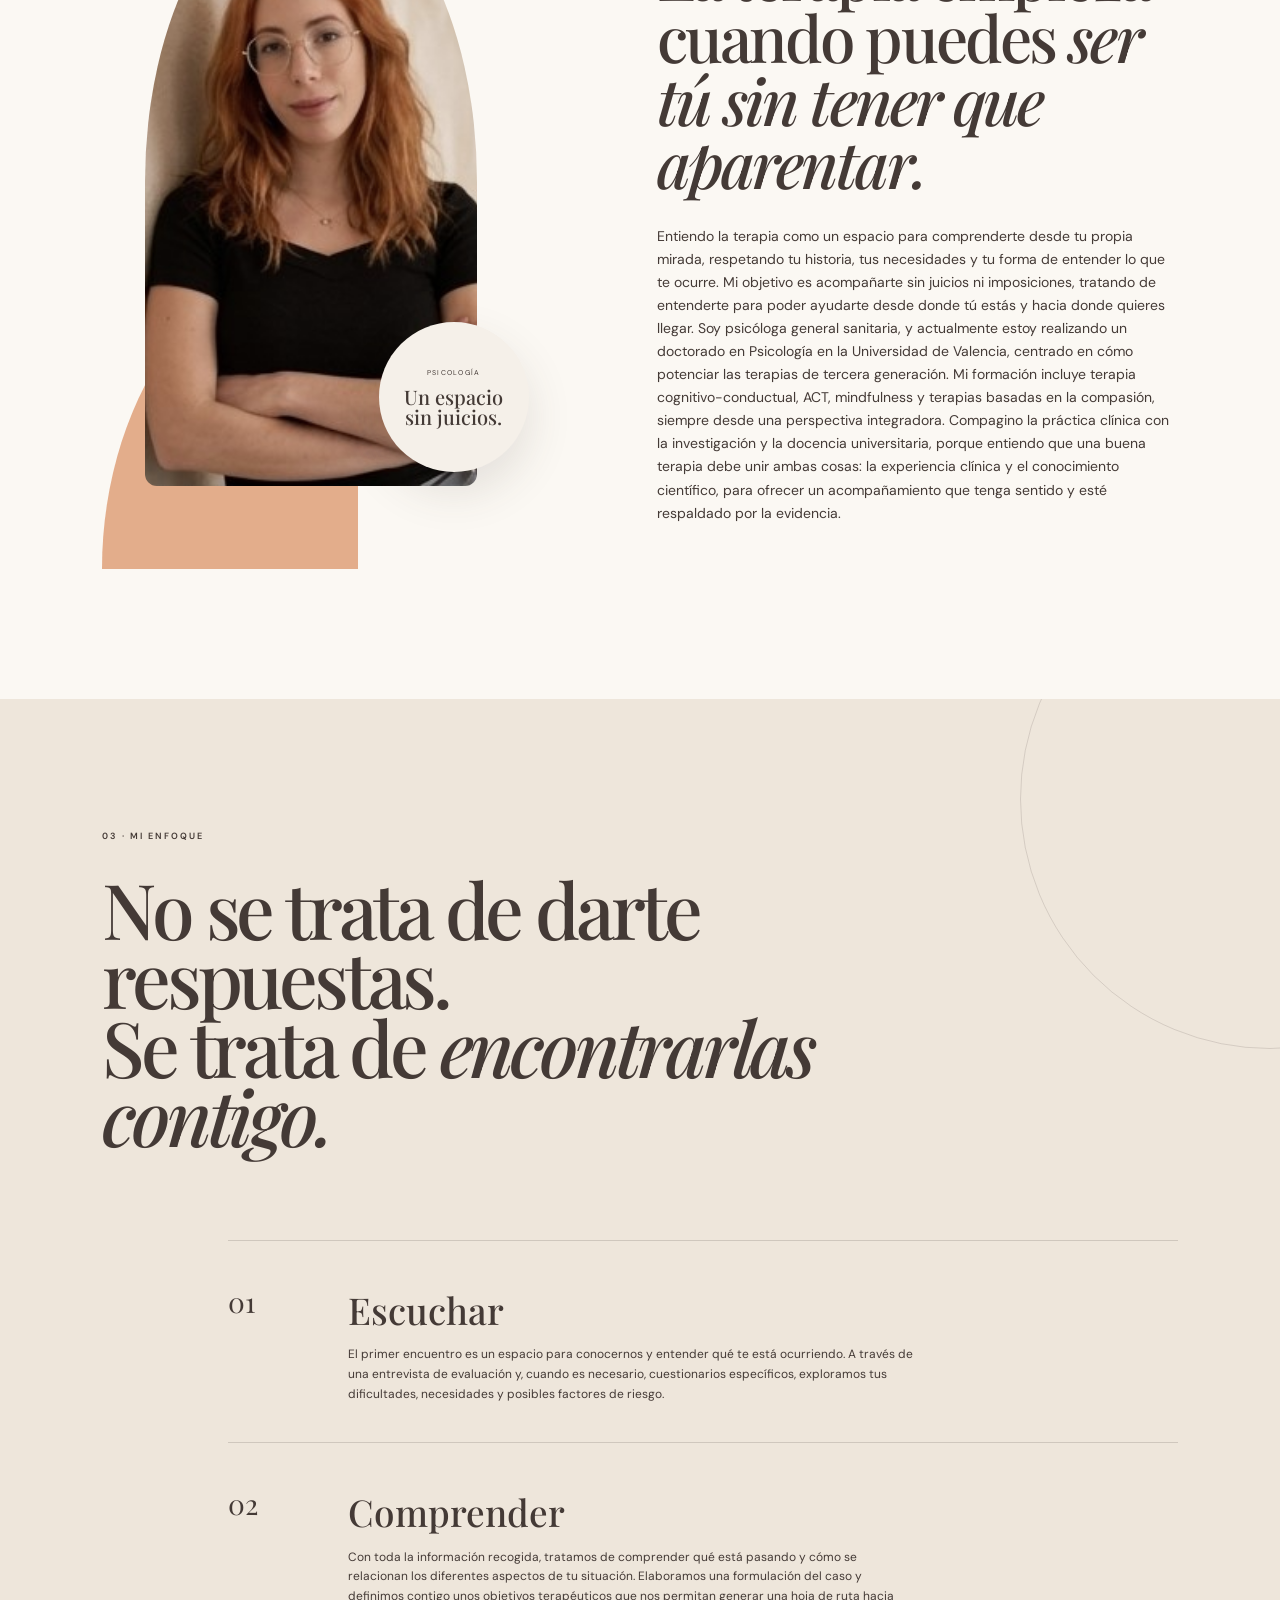
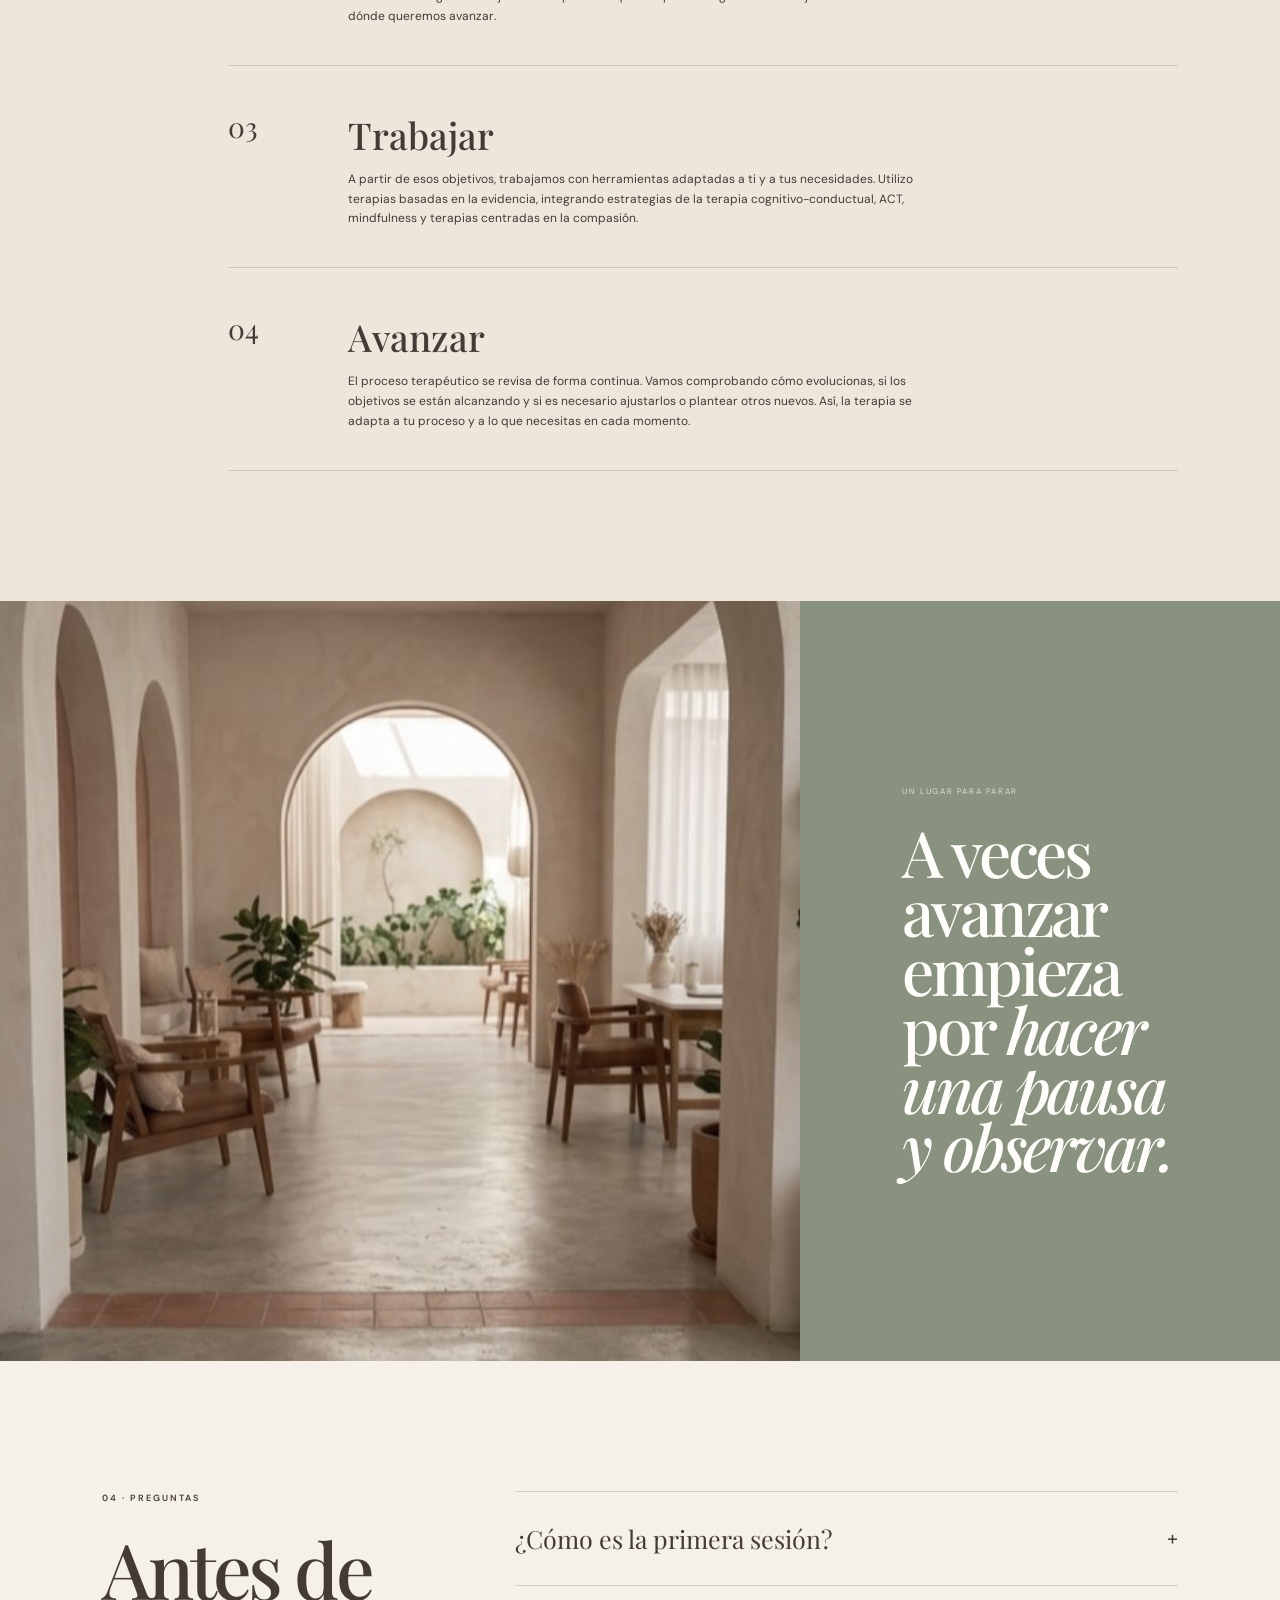
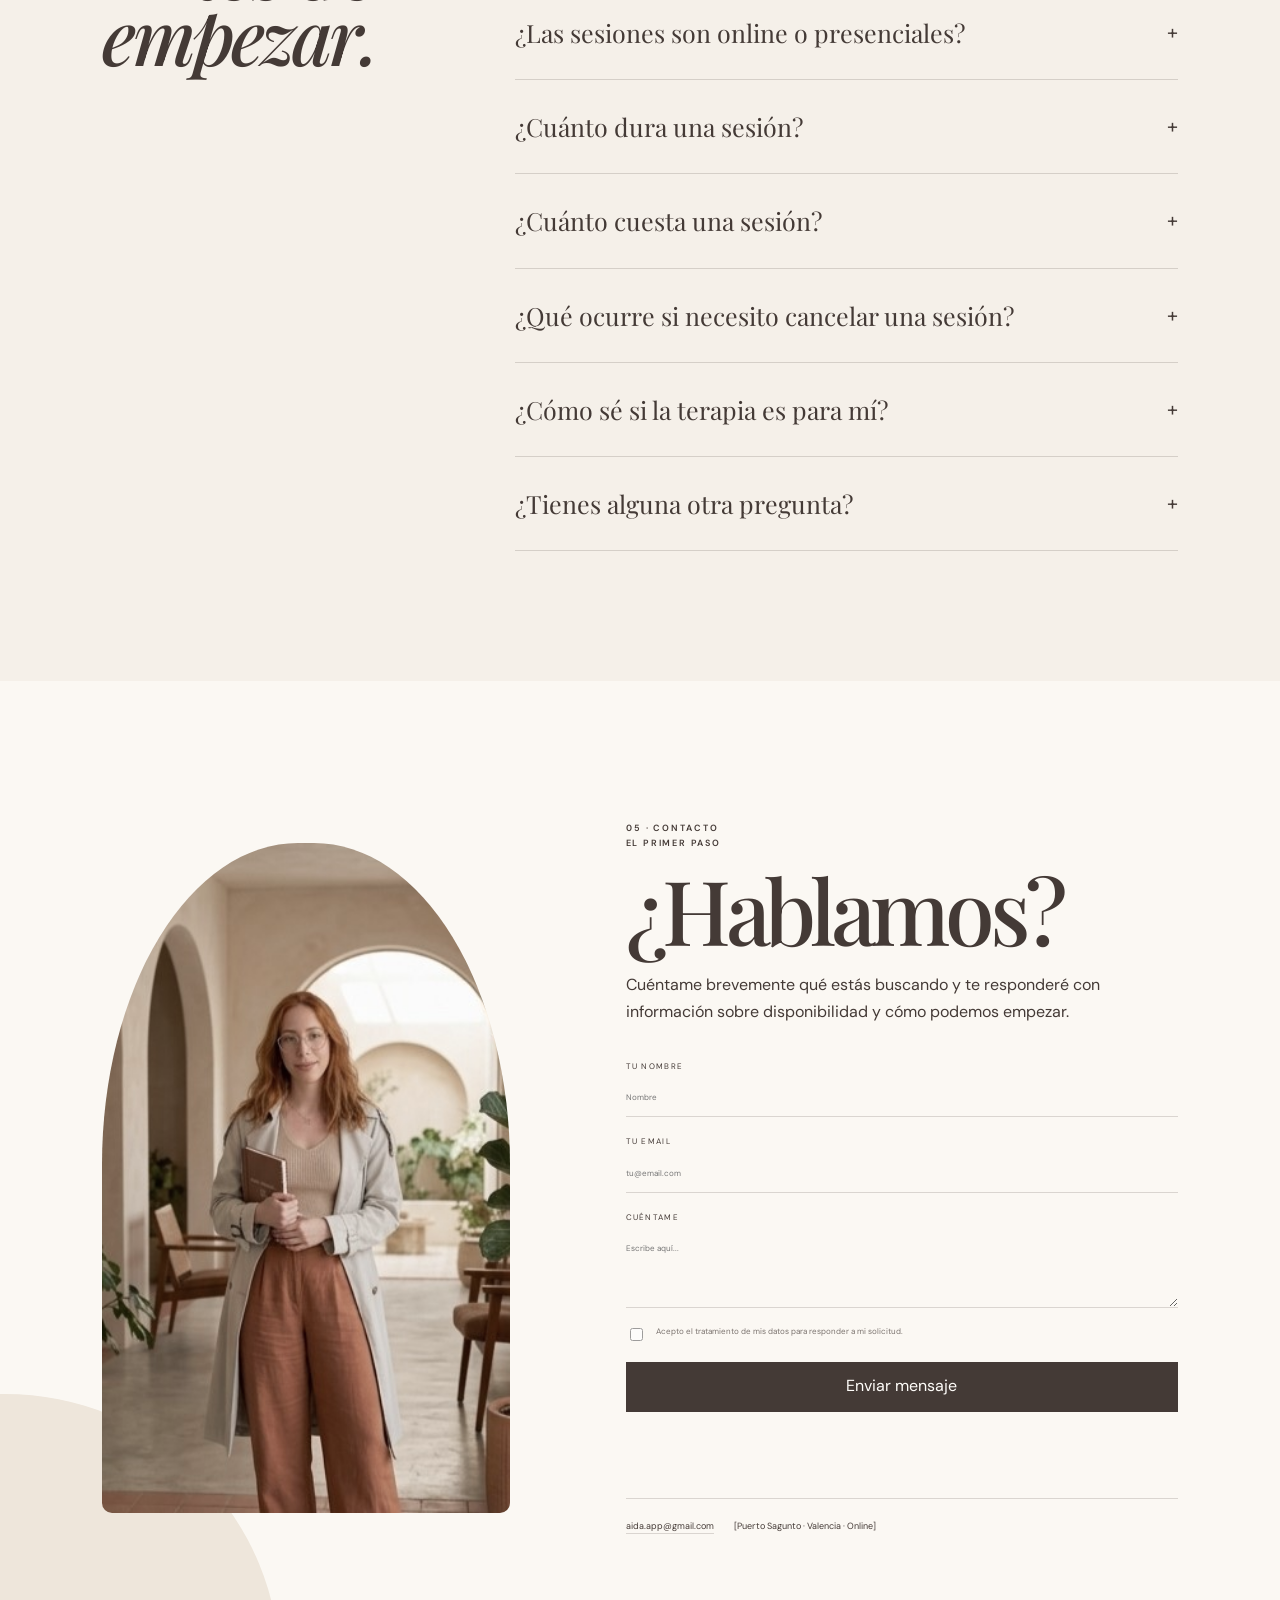
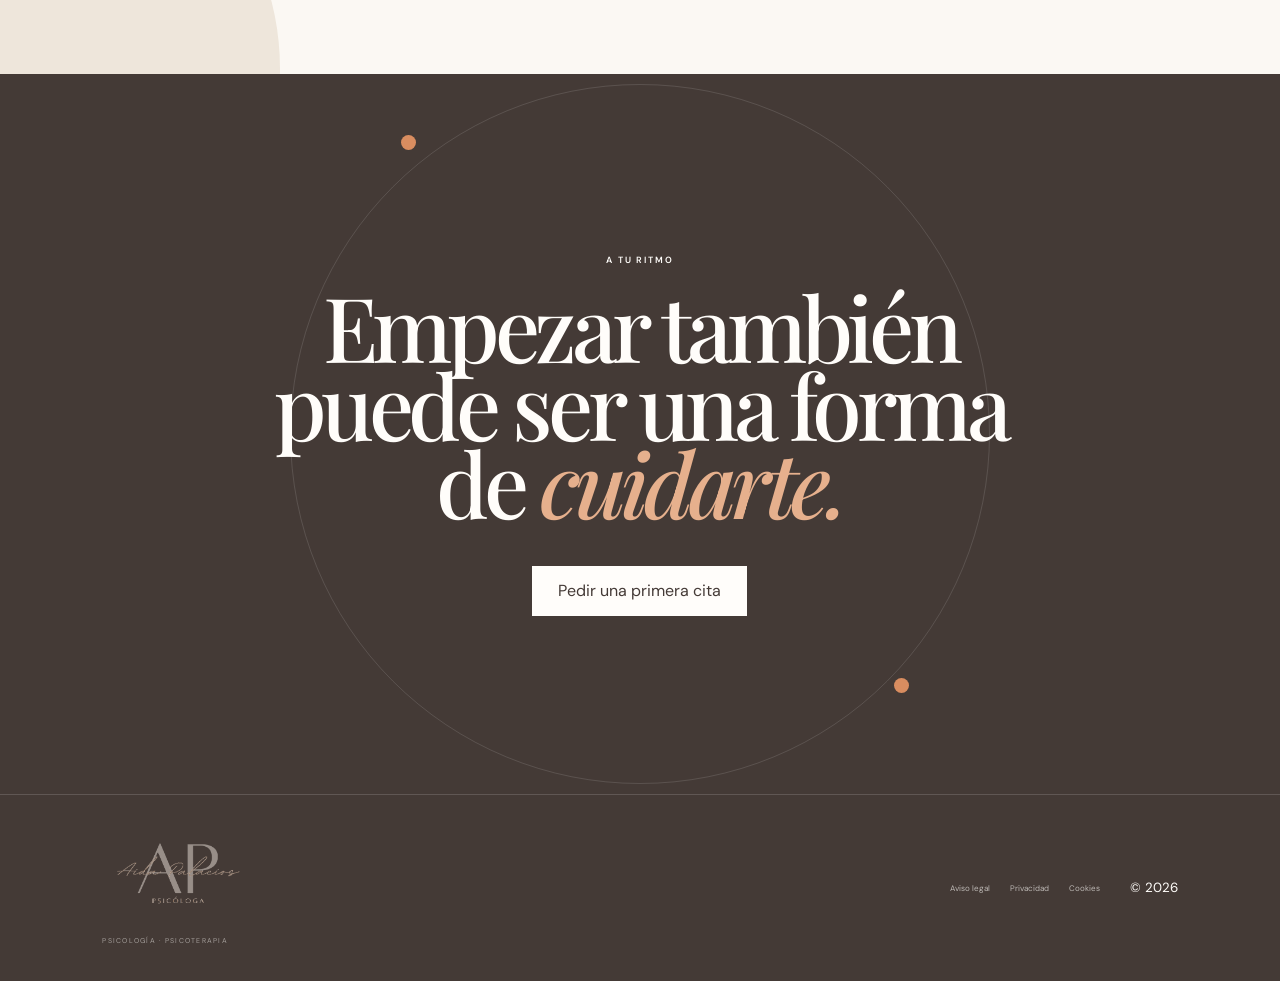
==== commit a21a60a2: "Add link to questionnaires in navigation" ====
--- a/index.html
+++ b/index.html
@@ -3,8 +3,15 @@
 <head>
   <meta charset="UTF-8">
   <meta name="viewport" content="width=device-width, initial-scale=1.0">
-  <meta name="description" content="Web profesional de psicología. Personaliza este texto con tu propuesta.">
-  <title>Tu Nombre · Psicología</title>
+<meta name="description" content="Aida Palacios, psicóloga en Puerto de Sagunto. Terapia psicológica para adultos, presencial y online. 
+  Acompañamiento en infantojuvenil, depresión ansiedad, autoestima, gestión emocional y crecimiento personal.">
+
+<title>Aida Palacios | Psicóloga en Puerto de Sagunto · Terapia online y presencial</title>
+
+<meta property="og:title" content="Aida Palacios · Psicóloga en Puerto de Sagunto">
+<meta property="og:description" content="Terapia online y presencial en Puerto de Sagunto. Psicología para niños, niñas, adolescentes y adultos, ansiedad, autoestima y gestión emocional.">
+<meta property="og:type" content="website">
+<meta property="og:url" content="https://aipama3.github.io/AidaPalacios/">
 
   <link rel="preconnect" href="https://fonts.googleapis.com">
   <link rel="preconnect" href="https://fonts.gstatic.com" crossorigin>
@@ -35,6 +42,7 @@
       <a href="#sobre-mi">Sobre mí</a>
       <a href="#metodo">Mi enfoque</a>
       <a href="#faq">Preguntas</a>
+       <a class="nav-questionnaires" href="cuestionarios.html">  Cuestionarios </a>
       <a class="nav-pill" href="#contacto">Pedir cita</a>
     </nav>
   </header>
--- a/style.css
+++ b/style.css
@@ -1644,13 +1644,10 @@
     padding-top: 90px;
   }
 
-  .contact-image {
-    height: 480px;
-  }
-
   .contact-copy h2 {
     font-size: 70px;
   }
+ 
 
   .final {
     min-height: 600px;
